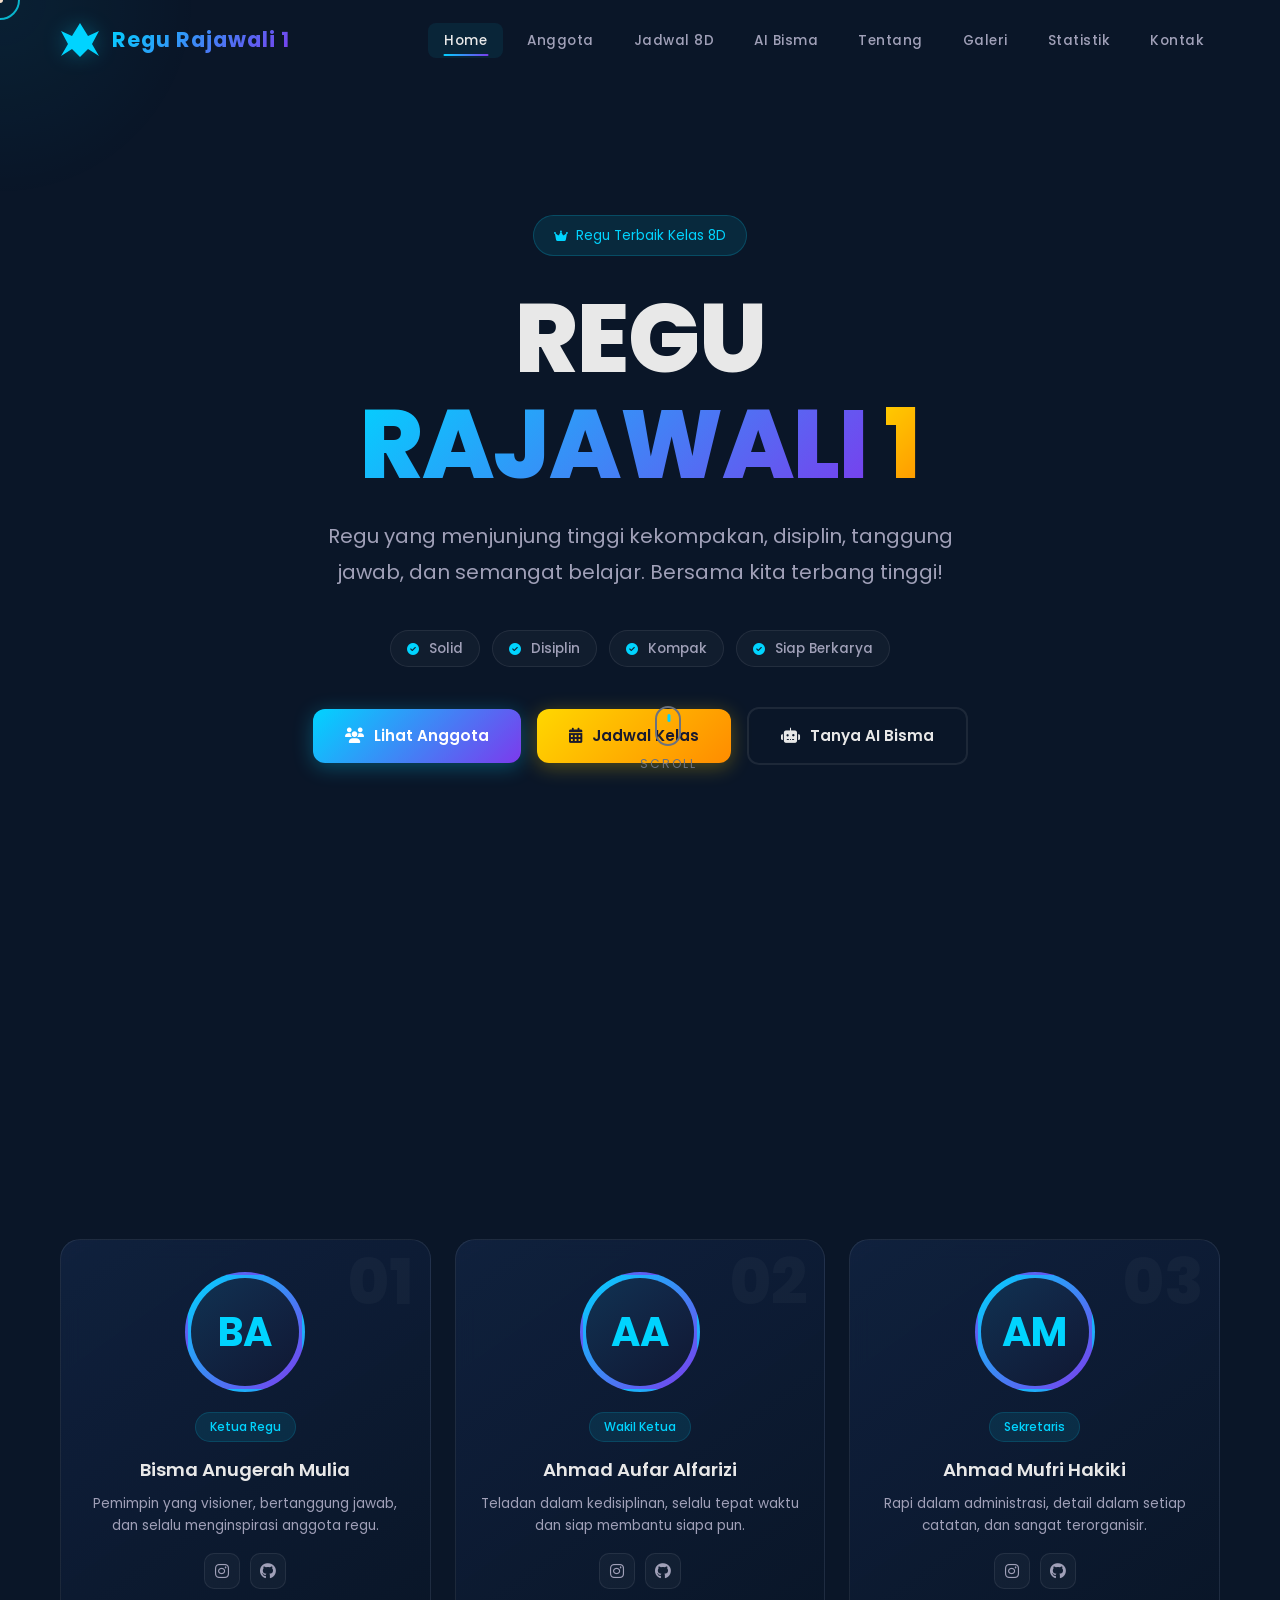
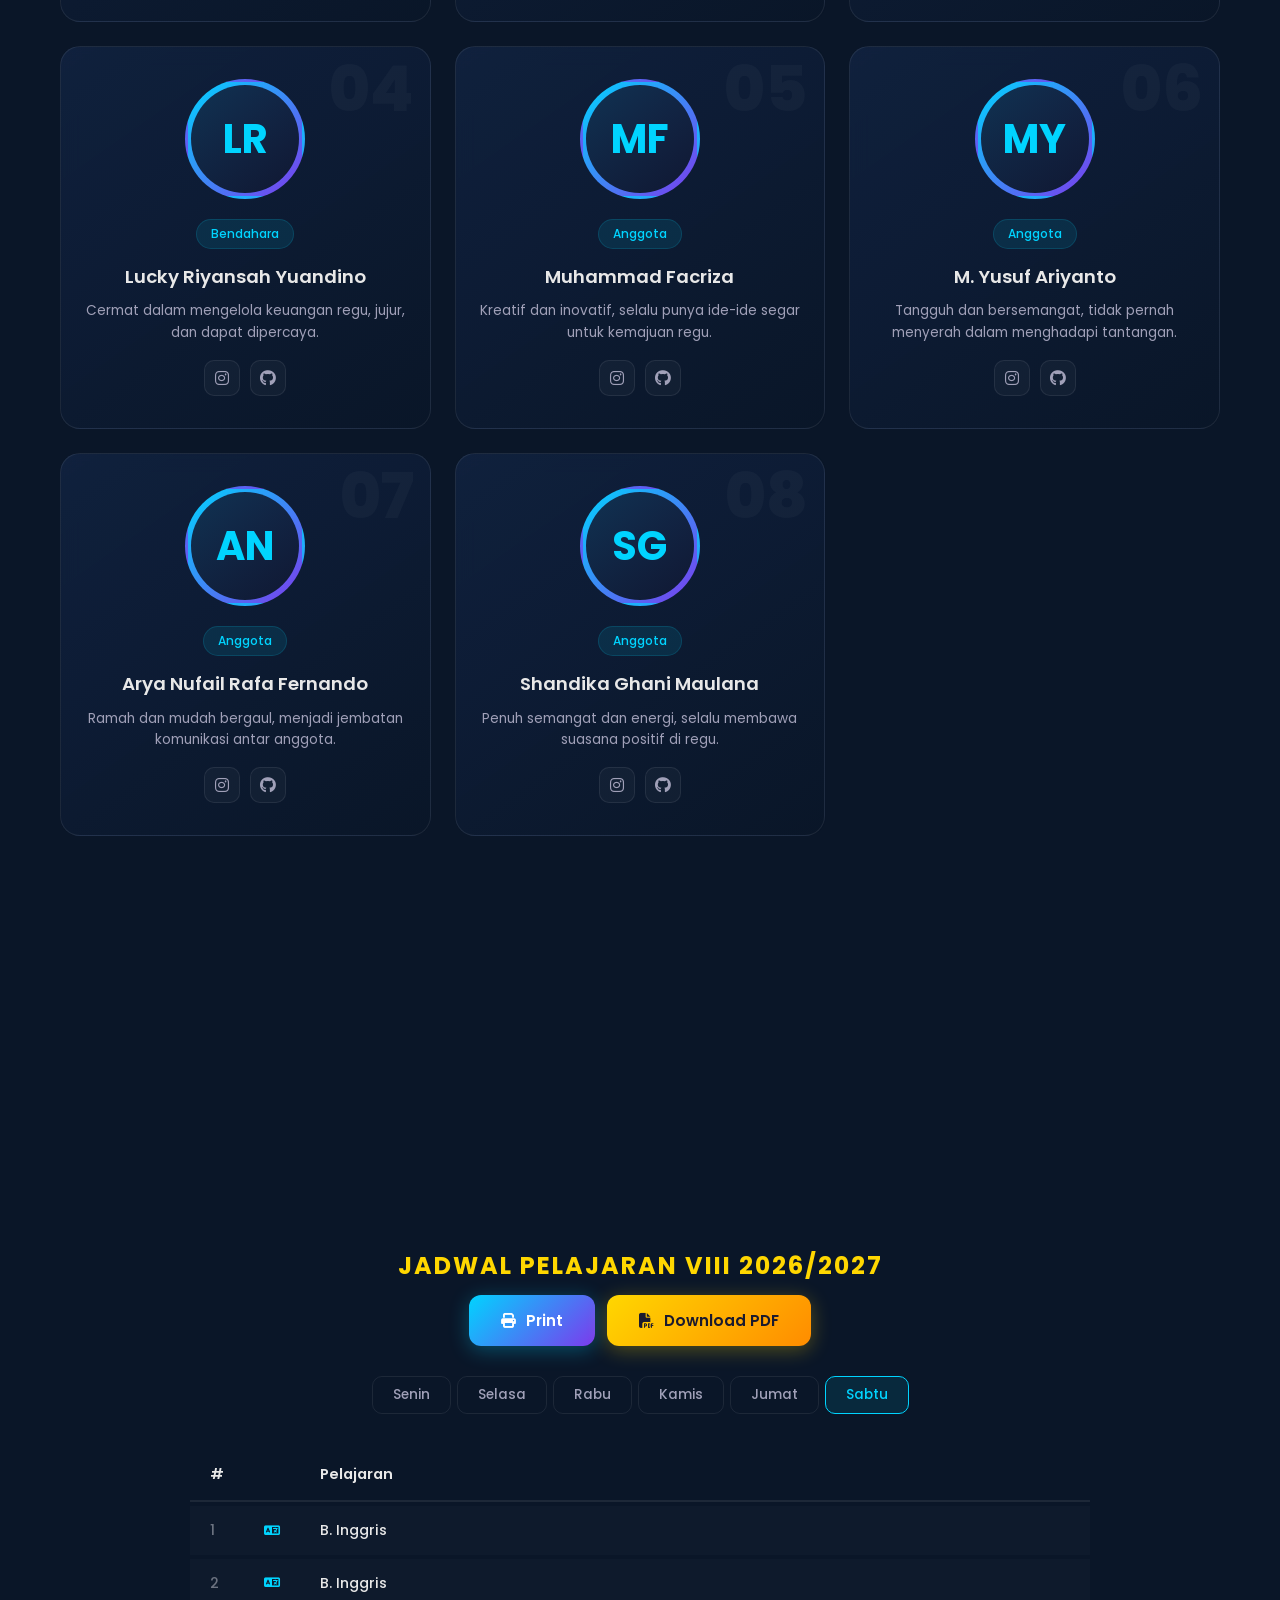
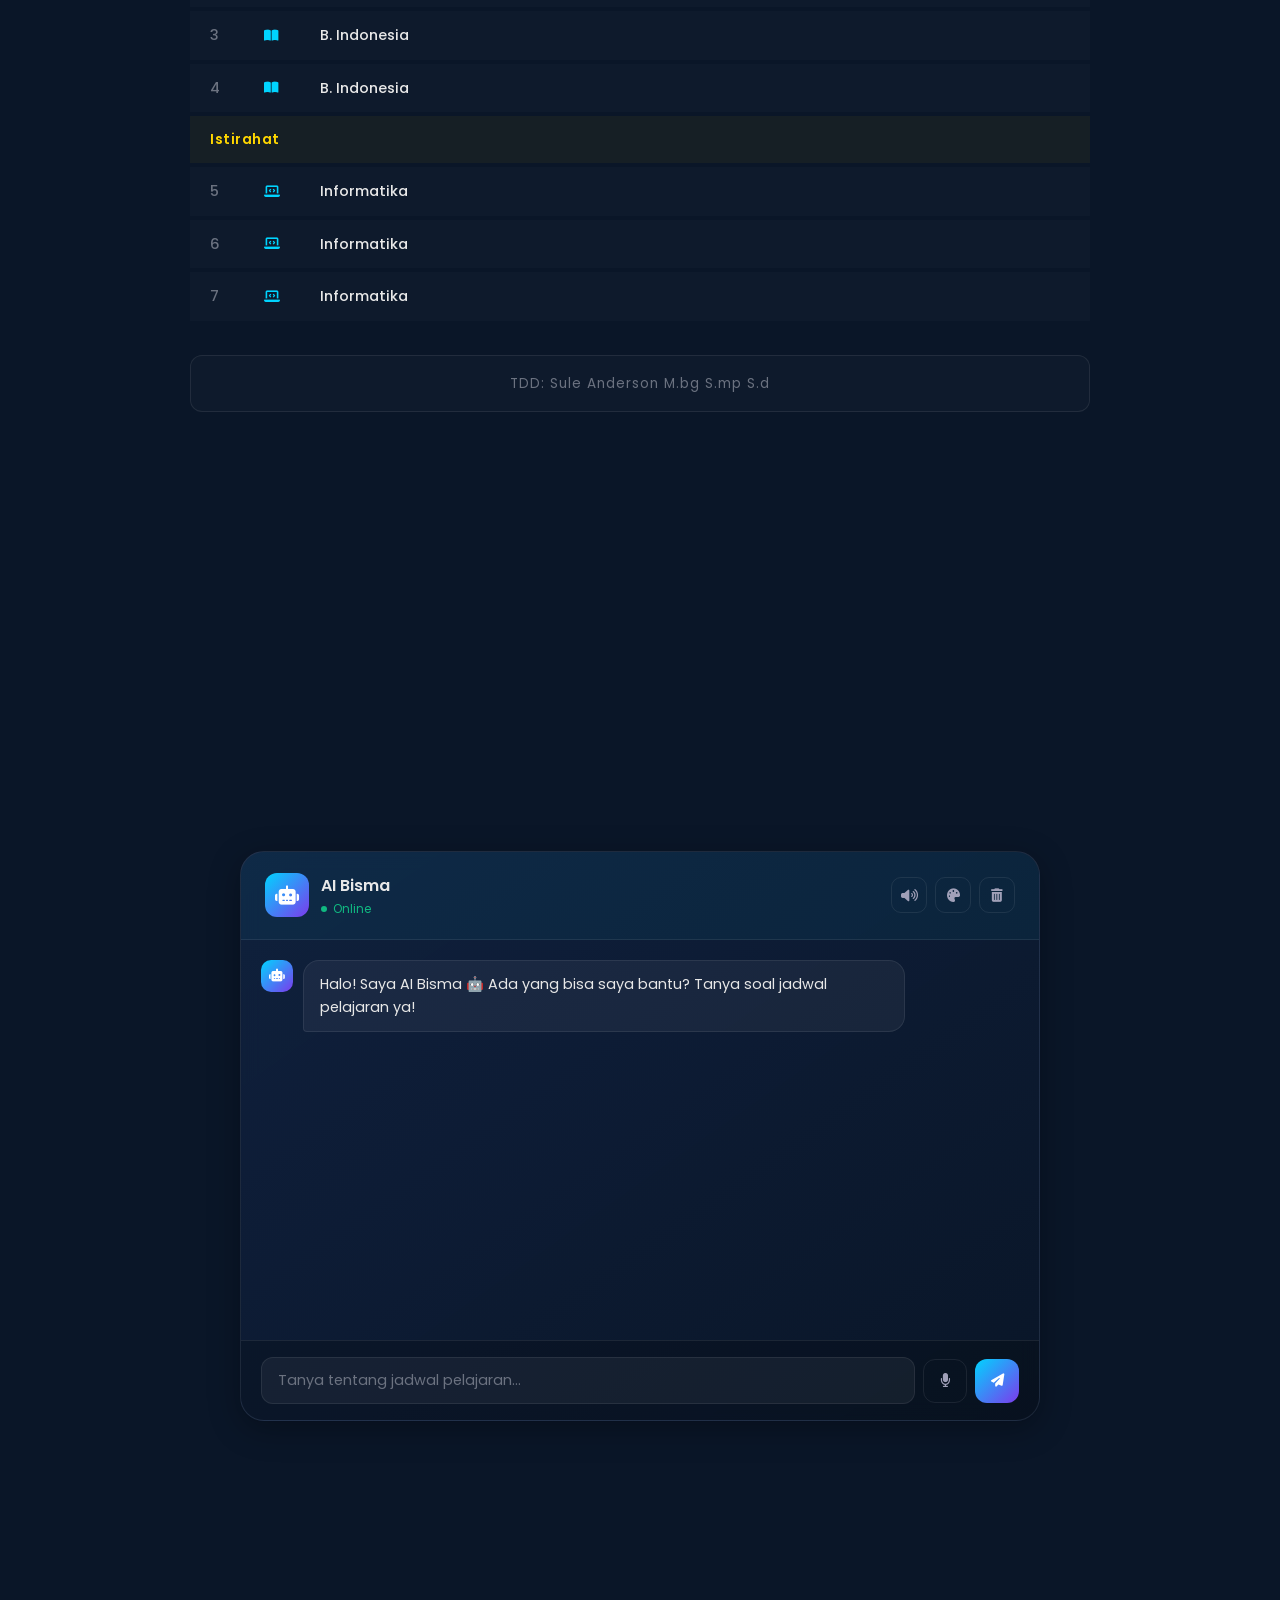
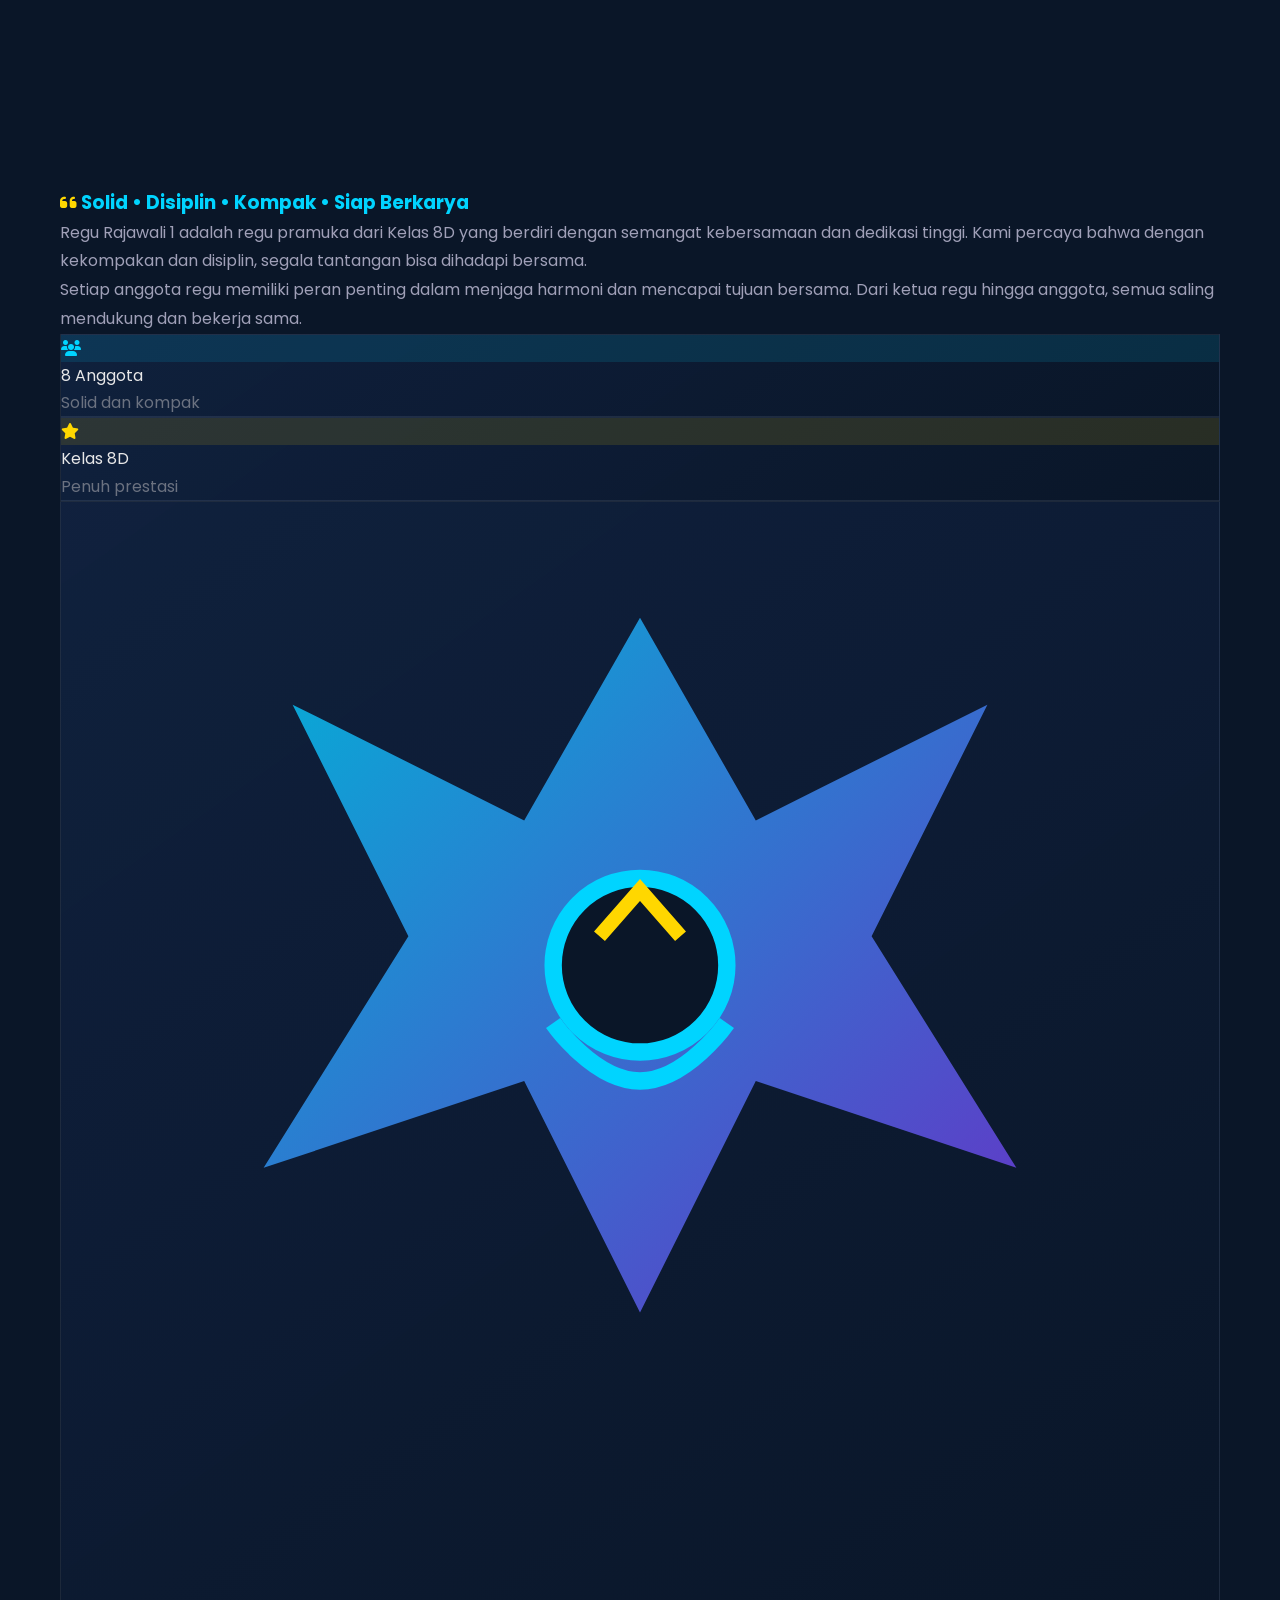
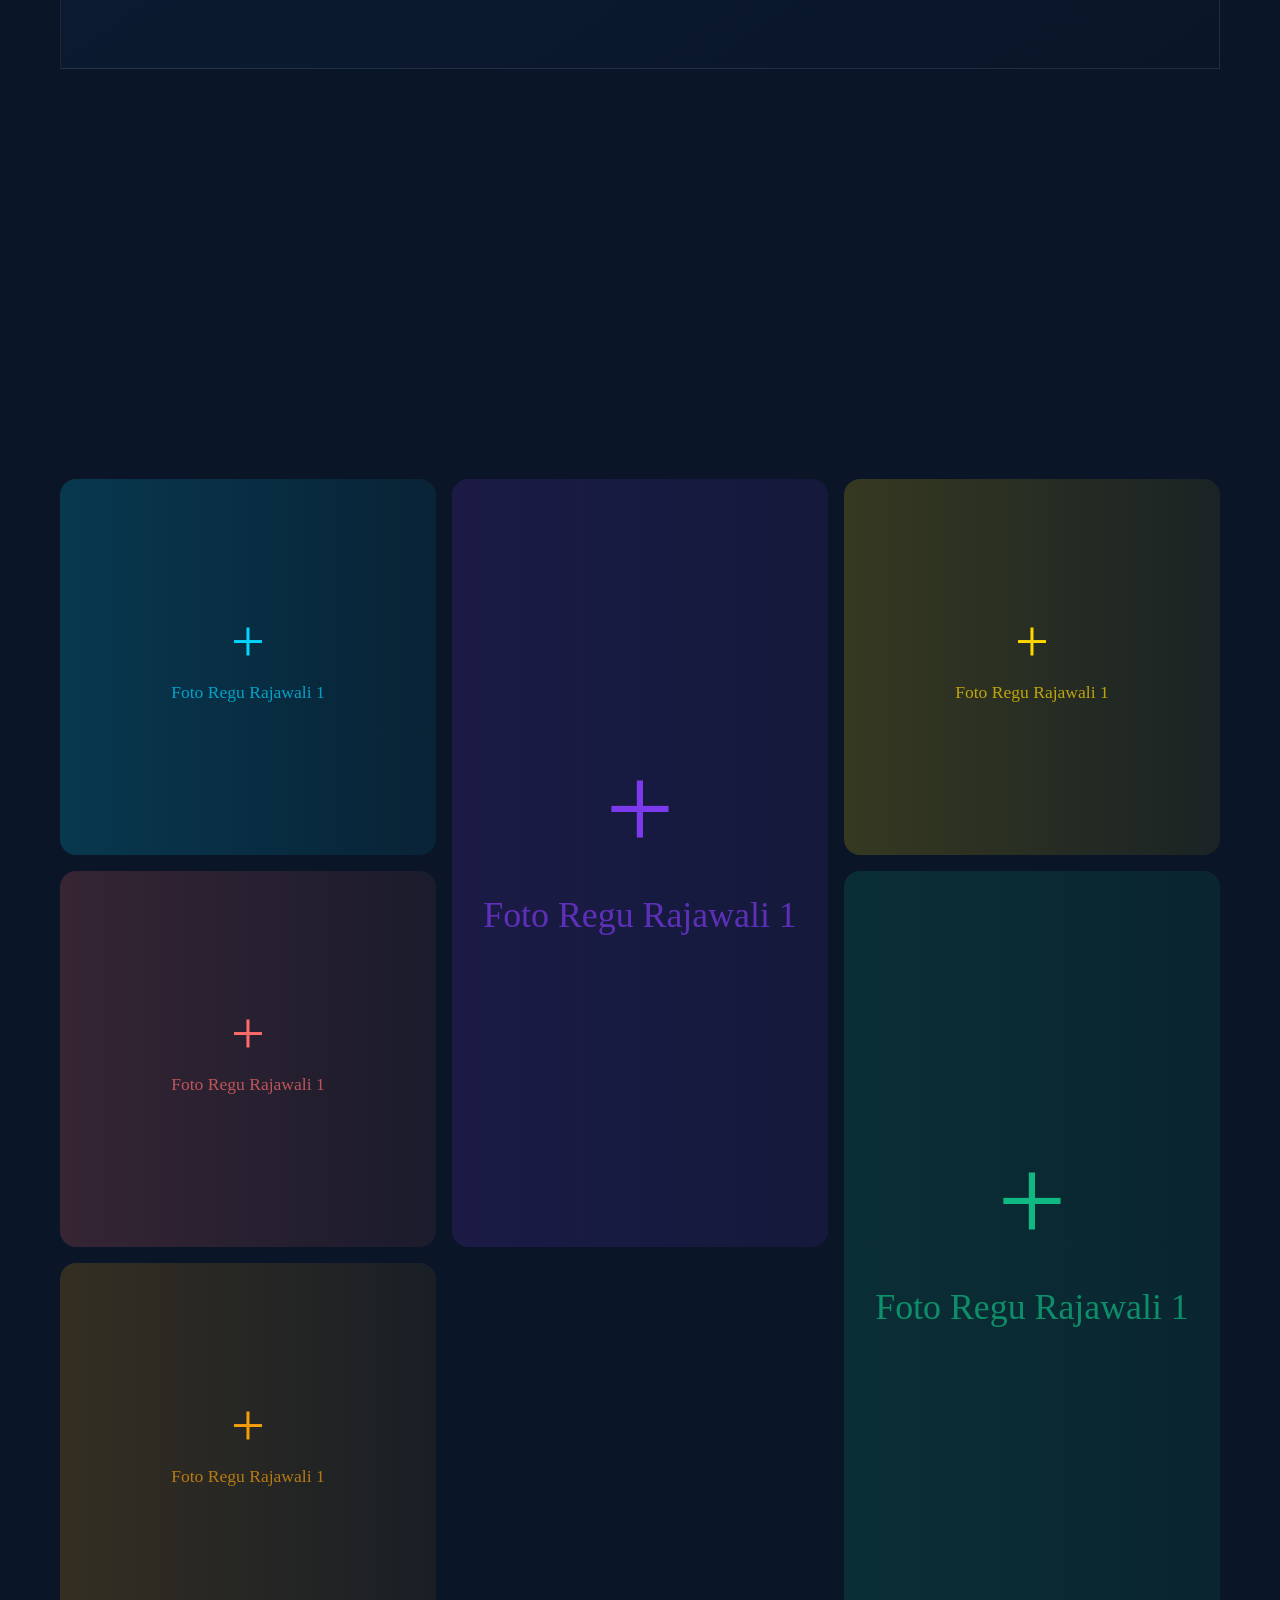
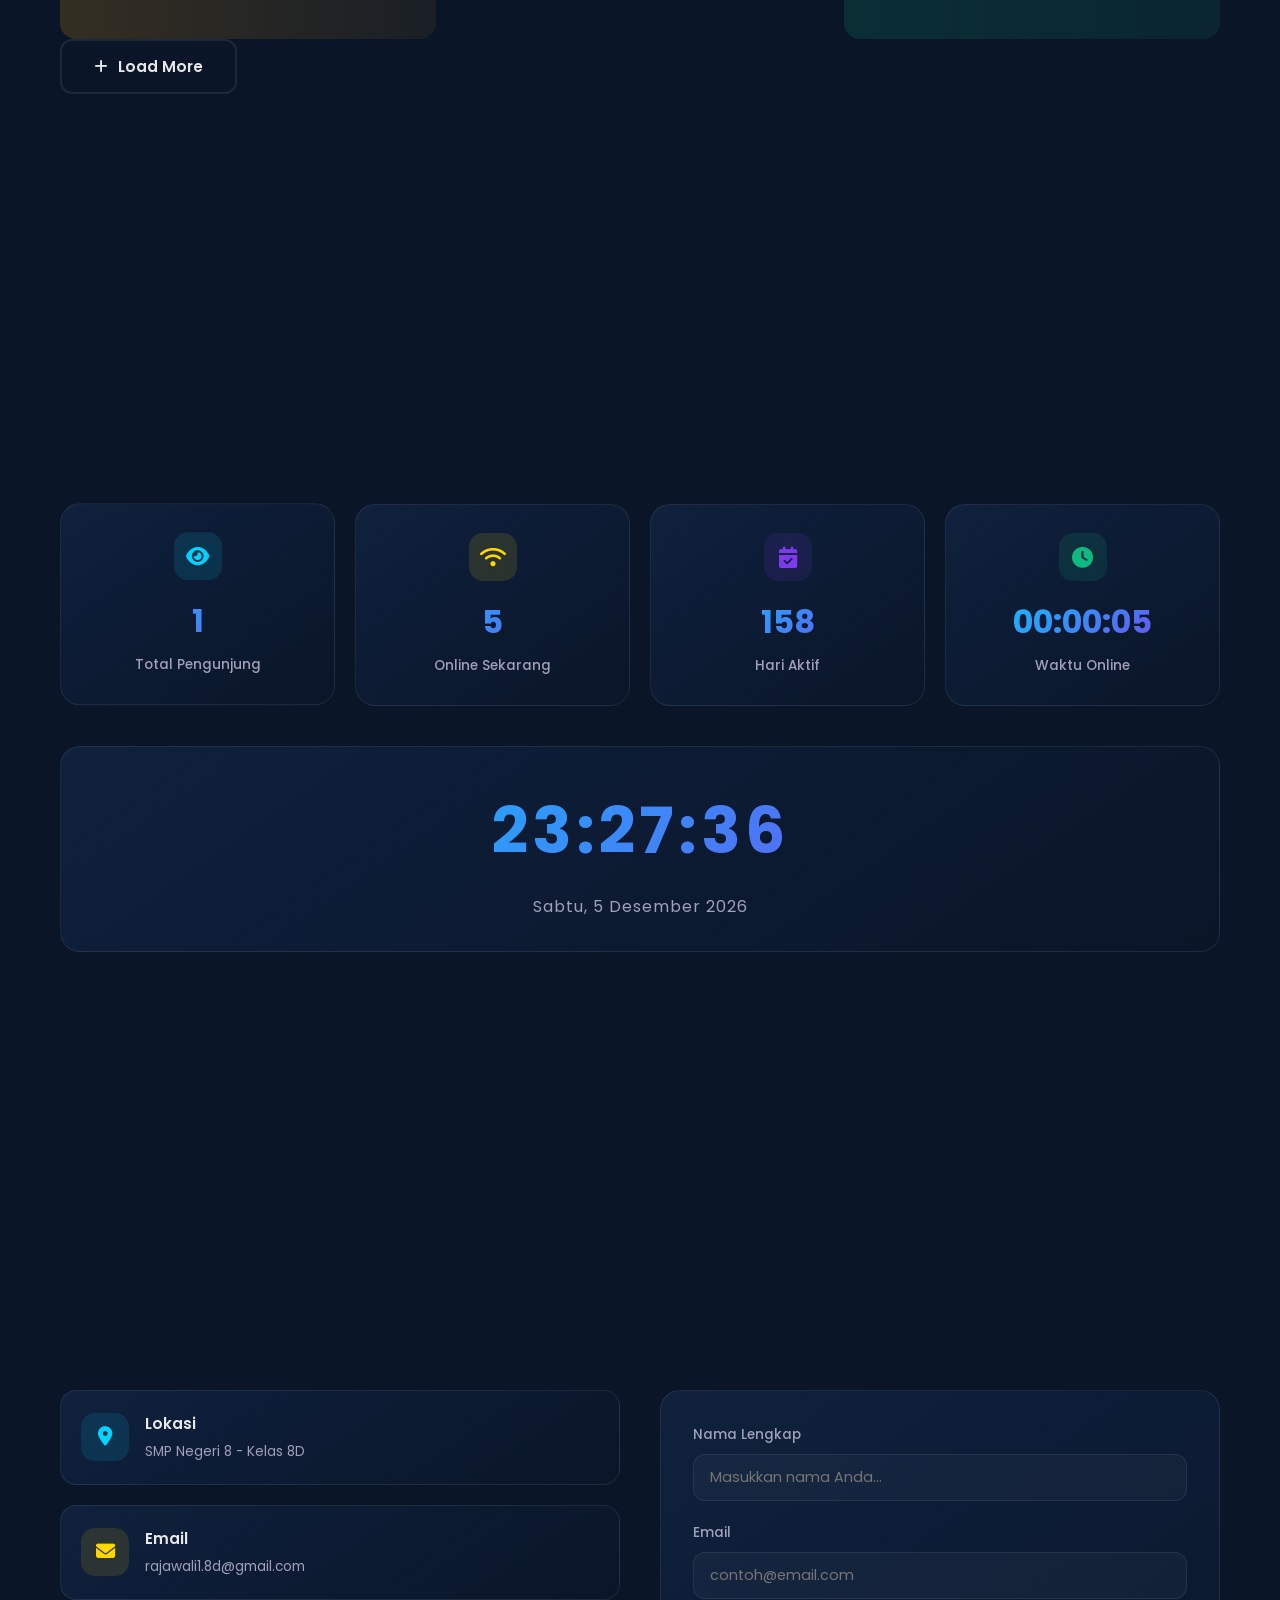
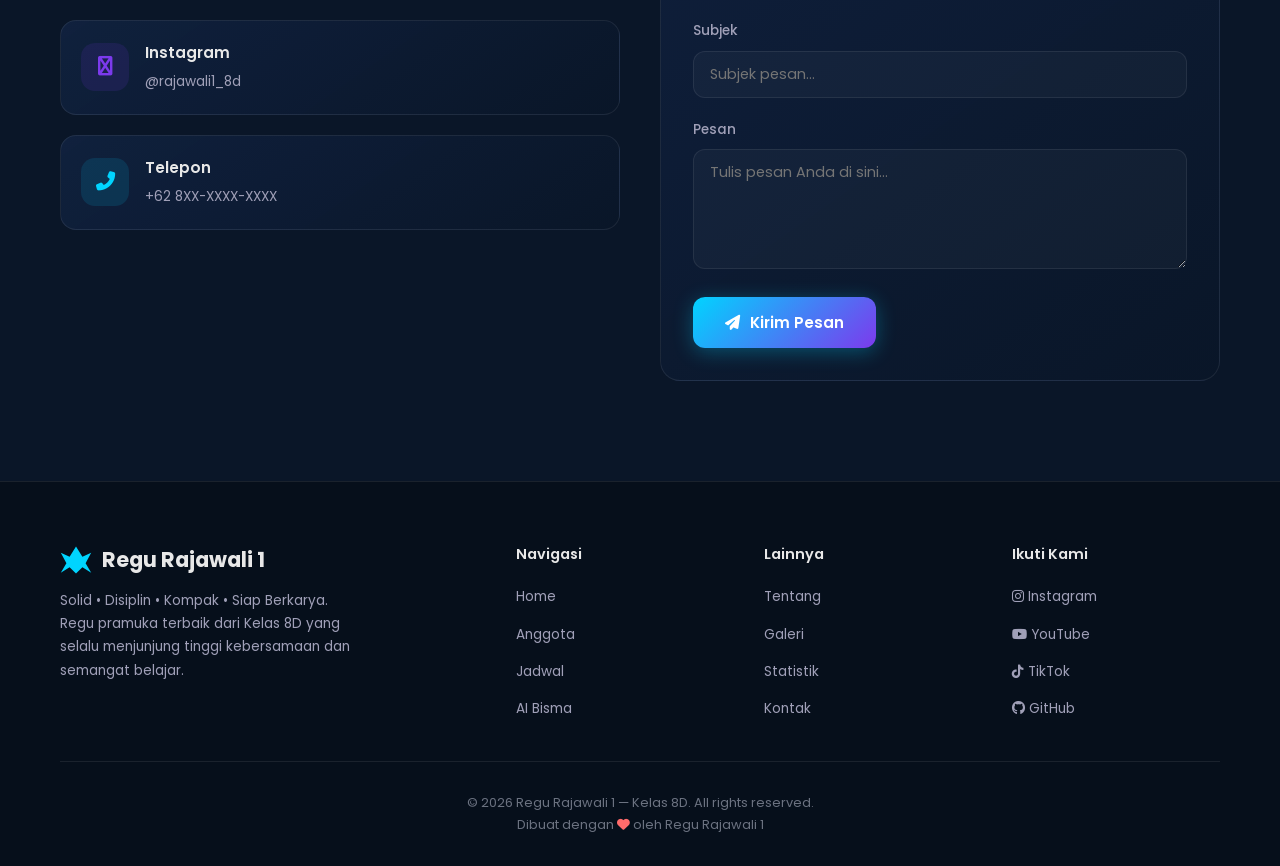
==== regu-rajawali/index.html @ 0c65feb7 "Initial commit from vly.ai" ====
<!DOCTYPE html>
<html lang="id">
<head>
    <!-- ===== META ===== -->
    <meta charset="UTF-8">
    <meta name="viewport" content="width=device-width, initial-scale=1.0, maximum-scale=5.0">
    <meta name="description" content="REGU RAJAWALI 1 - Kelas 8D. Solid • Disiplin • Kompak • Siap Berkarya. Website resmi regu pramuka dan kelas terbaik.">
    <meta name="keywords" content="Regu Rajawali 1, Kelas 8D, Pramuka, Sekolah, Rajawali, Indonesia">
    <meta name="author" content="Regu Rajawali 1">
    <meta name="theme-color" content="#0a1628">
    <meta property="og:title" content="REGU RAJAWALI 1">
    <meta property="og:description" content="Solid • Disiplin • Kompak • Siap Berkarya">
    <meta property="og:type" content="website">
    <meta property="og:image" content="assets/icons/og-image.png">

    <title>REGU RAJAWALI 1 • Kelas 8D</title>
    <link rel="icon" type="image/svg+xml" href="data:image/svg+xml,%3Csvg xmlns='http://www.w3.org/2000/svg' viewBox='0 0 100 100'%3E%3Ctext y='.9em' font-size='90'%3E🦅%3C/text%3E%3C/svg%3E">
    <link rel="apple-touch-icon" href="assets/icons/apple-touch-icon.png">
    <link rel="manifest" href="manifest.json">

    <!-- ===== FONTS ===== -->
    <link rel="preconnect" href="https://fonts.googleapis.com">
    <link rel="preconnect" href="https://fonts.gstatic.com" crossorigin>
    <link href="https://fonts.googleapis.com/css2?family=Poppins:wght@300;400;500;600;700;800;900&display=swap" rel="stylesheet">

    <!-- ===== FONT AWESOME ===== -->
    <link rel="stylesheet" href="https://cdnjs.cloudflare.com/ajax/libs/font-awesome/6.5.1/css/all.min.css">

    <!-- ===== TAILWIND CSS ===== -->
    <script src="https://cdn.tailwindcss.com"></script>
    <script>
        tailwind.config = {
            theme: { extend: {} }
        }
    </script>

    <!-- ===== THREE.JS ===== -->
    <script src="https://cdnjs.cloudflare.com/ajax/libs/three.js/r128/three.min.js"></script>

    <!-- ===== GSAP ===== -->
    <script src="https://cdnjs.cloudflare.com/ajax/libs/gsap/3.12.5/gsap.min.js"></script>
    <script src="https://cdnjs.cloudflare.com/ajax/libs/gsap/3.12.5/ScrollTrigger.min.js"></script>

    <!-- ===== AOS ===== -->
    <link href="https://unpkg.com/aos@2.3.1/dist/aos.css" rel="stylesheet">
    <script src="https://unpkg.com/aos@2.3.1/dist/aos.js"></script>

    <!-- ===== MAIN CSS ===== -->
    <link rel="stylesheet" href="assets/css/style.css">
</head>
<body>

    <!-- ===== CUSTOM CURSOR ===== -->
    <div class="custom-cursor" aria-hidden="true">
        <div class="cursor-dot"></div>
        <div class="cursor-ring"></div>
    </div>

    <!-- ===== MOUSE GLOW ===== -->
    <div class="mouse-glow" aria-hidden="true"></div>

    <!-- ===== THREE.JS BACKGROUND ===== -->
    <canvas id="three-bg"></canvas>

    <!-- ===== PARTICLE CANVAS ===== -->
    <canvas id="particles-canvas"></canvas>

    <!-- ===== LOADING SCREEN ===== -->
    <div id="loading-screen">
        <div class="loading-logo">
            <div class="loading-eagle">
                <svg viewBox="0 0 120 120" fill="none" xmlns="http://www.w3.org/2000/svg">
                    <path d="M60 10L75 35L110 20L95 50L110 80L75 65L60 90L45 65L10 80L25 50L10 20L45 35L60 10Z" fill="url(#eagleGrad)" stroke="#00d4ff" stroke-width="1.5"/>
                    <circle cx="60" cy="50" r="8" fill="#0a1628" stroke="#00d4ff" stroke-width="2"/>
                    <path d="M50 55C50 55 55 62 60 62C65 62 70 55 70 55" stroke="#00d4ff" stroke-width="2" fill="none"/>
                    <path d="M55 45L60 40L65 45" stroke="#00d4ff" stroke-width="1.5" fill="none"/>
                    <defs>
                        <linearGradient id="eagleGrad" x1="0" y1="0" x2="120" y2="120">
                            <stop offset="0%" stop-color="#00d4ff"/>
                            <stop offset="100%" stop-color="#7c3aed"/>
                        </linearGradient>
                    </defs>
                </svg>
            </div>
            <div class="loading-ring"></div>
            <div class="loading-ring"></div>
        </div>
        <div class="loading-text">REGU RAJAWALI 1</div>
        <div class="loading-progress">
            <div class="loading-progress-bar"></div>
        </div>
    </div>

    <!-- ===== NAVBAR ===== -->
    <nav class="navbar" id="navbar">
        <div class="container">
            <a href="#hero" class="navbar-brand">
                <span class="brand-icon">
                    <svg viewBox="0 0 40 40" fill="none" xmlns="http://www.w3.org/2000/svg">
                        <path d="M20 3L28 16L39 11L32 24L39 36L28 29L20 37L12 29L1 36L8 24L1 11L12 16L20 3Z" fill="url(#brandGrad)"/>
                        <defs>
                            <linearGradient id="brandGrad" x1="1" y1="3" x2="39" y2="37">
                                <stop offset="0%" stop-color="#00d4ff"/>
                                <stop offset="100%" stop-color="#7c3aed"/>
                            </linearGradient>
                        </defs>
                    </svg>
                </span>
                <span>Regu Rajawali 1</span>
            </a>

            <ul class="nav-links">
                <li><a href="#hero" class="nav-link active">Home</a></li>
                <li><a href="#members" class="nav-link">Anggota</a></li>
                <li><a href="#schedule" class="nav-link">Jadwal 8D</a></li>
                <li><a href="#chatbot" class="nav-link">AI Bisma</a></li>
                <li><a href="#about" class="nav-link">Tentang</a></li>
                <li><a href="#gallery" class="nav-link">Galeri</a></li>
                <li><a href="#stats" class="nav-link">Statistik</a></li>
                <li><a href="#contact" class="nav-link">Kontak</a></li>
            </ul>

            <button class="navbar-toggle" aria-label="Toggle navigation menu">
                <span></span>
                <span></span>
                <span></span>
            </button>
        </div>
    </nav>

    <!-- ===== HERO SECTION ===== -->
    <section class="hero" id="hero">
        <div class="hero-content">
            <div class="hero-badge">
                <i class="fas fa-crown"></i>
                <span>Regu Terbaik Kelas 8D</span>
            </div>

            <h1 class="hero-title">
                <span class="line">REGU</span>
                <span class="line">
                    <span class="gradient-text">RAJAWALI</span>
                    <span class="gold-text"> 1</span>
                </span>
            </h1>

            <p class="hero-subtitle">
                Regu yang menjunjung tinggi kekompakan, disiplin, tanggung jawab, 
                dan semangat belajar. Bersama kita terbang tinggi!
            </p>

            <div class="hero-tagline">
                <span class="tagline-item"><i class="fas fa-check-circle"></i> Solid</span>
                <span class="tagline-item"><i class="fas fa-check-circle"></i> Disiplin</span>
                <span class="tagline-item"><i class="fas fa-check-circle"></i> Kompak</span>
                <span class="tagline-item"><i class="fas fa-check-circle"></i> Siap Berkarya</span>
            </div>

            <div class="hero-actions">
                <a href="#members" class="btn btn-primary btn-shimmer btn-glow">
                    <i class="fas fa-users"></i> Lihat Anggota
                </a>
                <a href="#schedule" class="btn btn-gold btn-shimmer btn-glow">
                    <i class="fas fa-calendar-alt"></i> Jadwal Kelas
                </a>
                <a href="#chatbot" class="btn btn-outline btn-glow" data-confetti>
                    <i class="fas fa-robot"></i> Tanya AI Bisma
                </a>
            </div>

            <div class="scroll-indicator">
                <div class="mouse"></div>
                <span>Scroll</span>
            </div>
        </div>
    </section>

    <!-- ===== MEMBERS SECTION ===== -->
    <section class="section" id="members">
        <div class="container">
            <div class="section-header" data-aos="fade-up">
                <div class="section-label">
                    <i class="fas fa-users"></i>
                    <span>Anggota Regu</span>
                </div>
                <h2 class="section-title">
                    Kenali <span class="gradient-text">8 Anggota</span> Kami
                </h2>
                <p class="section-description">
                    Setiap anggota memiliki peran dan keunikan masing-masing yang membuat Regu Rajawali 1 semakin solid.
                </p>
            </div>

            <div class="members-grid" id="members-grid">
                <!-- Members will be rendered by JavaScript -->
            </div>
        </div>
    </section>

    <!-- ===== SCHEDULE SECTION ===== -->
    <section class="section" id="schedule">
        <div class="container">
            <div class="section-header" data-aos="fade-up">
                <div class="section-label">
                    <i class="fas fa-calendar-alt"></i>
                    <span>Jadwal Pelajaran</span>
                </div>
                <h2 class="section-title">
                    Jadwal <span class="gradient-text">Kelas 8D</span>
                </h2>
                <p class="section-description">
                    Tahun Pelajaran 2026/2027 — Lengkap dengan jadwal harian.
                </p>
            </div>

            <div class="schedule-container" data-aos="fade-up">
                <h3 class="schedule-title" id="schedule-title">JADWAL PELAJARAN VIII 2026/2027</h3>
                
                <div class="schedule-actions">
                    <button class="btn btn-primary btn-sm" onclick="printSchedule()">
                        <i class="fas fa-print"></i> Print
                    </button>
                    <button class="btn btn-gold btn-sm" onclick="downloadSchedulePDF()">
                        <i class="fas fa-file-pdf"></i> Download PDF
                    </button>
                </div>

                <div class="schedule-tabs" id="schedule-tabs">
                    <button class="schedule-tab" data-day="SENIN">Senin</button>
                    <button class="schedule-tab" data-day="SELASA">Selasa</button>
                    <button class="schedule-tab" data-day="RABU">Rabu</button>
                    <button class="schedule-tab" data-day="KAMIS">Kamis</button>
                    <button class="schedule-tab" data-day="JUMAT">Jumat</button>
                    <button class="schedule-tab" data-day="SABTU">Sabtu</button>
                </div>

                <div class="schedule-table-wrapper">
                    <table class="schedule-table" id="schedule-table">
                        <thead>
                            <tr>
                                <th>#</th>
                                <th></th>
                                <th>Pelajaran</th>
                            </tr>
                        </thead>
                        <tbody id="schedule-body">
                            <!-- Rendered by JS -->
                        </tbody>
                    </table>
                </div>

                <div class="schedule-footer">
                    TDD: Sule Anderson M.bg S.mp S.d
                </div>
            </div>
        </div>
    </section>

    <!-- ===== AI BISMA CHATBOT SECTION ===== -->
    <section class="section" id="chatbot">
        <div class="container">
            <div class="section-header" data-aos="fade-up">
                <div class="section-label">
                    <i class="fas fa-robot"></i>
                    <span>AI Assistant</span>
                </div>
                <h2 class="section-title">
                    Tanya <span class="gradient-text">AI Bisma</span>
                </h2>
                <p class="section-description">
                    Asisten virtual pintar yang siap menjawab pertanyaan seputar jadwal pelajaran kelas 8D secara offline!
                </p>
            </div>

            <div class="chatbot-container" data-aos="fade-up" data-aos-delay="100">
                <div class="chatbot-card">
                    <div class="chatbot-header">
                        <div class="chatbot-info">
                            <div class="chatbot-avatar">
                                <i class="fas fa-robot"></i>
                            </div>
                            <div>
                                <div class="chatbot-name">AI Bisma</div>
                                <div class="chatbot-status">
                                    <span class="dot"></span>
                                    Online
                                </div>
                            </div>
                        </div>
                        <div class="chatbot-actions">
                            <button id="tts-btn" title="Text to Speech">
                                <i class="fas fa-volume-up"></i>
                            </button>
                            <button id="chat-theme" title="Toggle Theme">
                                <i class="fas fa-palette"></i>
                            </button>
                            <button id="chat-clear" title="Clear Chat">
                                <i class="fas fa-trash-alt"></i>
                            </button>
                        </div>
                    </div>

                    <div class="chatbot-body" id="chatbot-body">
                        <div class="chatbot-messages" id="chat-messages">
                            <!-- Messages rendered by JS -->
                        </div>
                    </div>

                    <div class="chatbot-input-area">
                        <input type="text" class="chatbot-input" id="chat-input" 
                               placeholder="Tanya tentang jadwal pelajaran..." autocomplete="off">
                        <button class="voice-btn" id="voice-btn" title="Voice Input">
                            <i class="fas fa-microphone"></i>
                        </button>
                        <button class="chatbot-send" id="chat-send">
                            <i class="fas fa-paper-plane"></i>
                        </button>
                    </div>
                </div>
            </div>
        </div>
    </section>

    <!-- ===== ABOUT SECTION ===== -->
    <section class="section" id="about">
        <div class="container">
            <div class="section-header" data-aos="fade-up">
                <div class="section-label">
                    <i class="fas fa-info-circle"></i>
                    <span>Tentang Regu</span>
                </div>
                <h2 class="section-title">
                    Cerita <span class="gradient-text">Regu Rajawali 1</span>
                </h2>
            </div>

            <div class="grid grid-cols-1 md:grid-cols-2 gap-8 items-center" data-aos="fade-up">
                <div>
                    <h3 class="text-xl font-semibold mb-4" style="color: var(--neon-blue);">
                        <i class="fas fa-quote-left mr-2" style="color: var(--neon-gold);"></i>
                        Solid • Disiplin • Kompak • Siap Berkarya
                    </h3>
                    <p class="mb-4" style="color: var(--text-secondary); line-height: 1.8;">
                        Regu Rajawali 1 adalah regu pramuka dari Kelas 8D yang berdiri dengan semangat kebersamaan 
                        dan dedikasi tinggi. Kami percaya bahwa dengan kekompakan dan disiplin, segala tantangan 
                        bisa dihadapi bersama.
                    </p>
                    <p class="mb-4" style="color: var(--text-secondary); line-height: 1.8;">
                        Setiap anggota regu memiliki peran penting dalam menjaga harmoni dan mencapai tujuan bersama. 
                        Dari ketua regu hingga anggota, semua saling mendukung dan bekerja sama.
                    </p>
                    <div class="flex flex-wrap gap-4 mt-6">
                        <div class="flex items-center gap-3 p-4 rounded-xl" style="background: var(--gradient-card); border: 1px solid var(--glass-border);">
                            <div class="w-10 h-10 rounded-lg flex items-center justify-center" style="background: rgba(0,212,255,0.12); color: var(--neon-blue);">
                                <i class="fas fa-users"></i>
                            </div>
                            <div>
                                <div class="font-semibold">8 Anggota</div>
                                <div class="text-sm" style="color: var(--text-muted);">Solid dan kompak</div>
                            </div>
                        </div>
                        <div class="flex items-center gap-3 p-4 rounded-xl" style="background: var(--gradient-card); border: 1px solid var(--glass-border);">
                            <div class="w-10 h-10 rounded-lg flex items-center justify-center" style="background: rgba(255,215,0,0.12); color: var(--neon-gold);">
                                <i class="fas fa-star"></i>
                            </div>
                            <div>
                                <div class="font-semibold">Kelas 8D</div>
                                <div class="text-sm" style="color: var(--text-muted);">Penuh prestasi</div>
                            </div>
                        </div>
                    </div>
                </div>

                <div class="relative">
                    <div class="rounded-2xl overflow-hidden" style="background: var(--gradient-card); border: 1px solid var(--glass-border); aspect-ratio: 4/3;">
                        <div class="w-full h-full flex items-center justify-center">
                            <svg viewBox="0 0 200 200" class="w-48 h-48" fill="none" xmlns="http://www.w3.org/2000/svg">
                                <defs>
                                    <linearGradient id="eagleGrad2" x1="0%" y1="0%" x2="100%" y2="100%">
                                        <stop offset="0%" stop-color="#00d4ff"/>
                                        <stop offset="100%" stop-color="#7c3aed"/>
                                    </linearGradient>
                                </defs>
                                <path d="M100 20L120 55L160 35L140 75L165 115L120 100L100 140L80 100L35 115L60 75L40 35L80 55L100 20Z" fill="url(#eagleGrad2)" opacity="0.8"/>
                                <circle cx="100" cy="80" r="15" fill="#0a1628" stroke="#00d4ff" stroke-width="3"/>
                                <path d="M85 90C85 90 92 100 100 100C108 100 115 90 115 90" stroke="#00d4ff" stroke-width="3" fill="none"/>
                                <path d="M93 75L100 67L107 75" stroke="#ffd700" stroke-width="2.5" fill="none"/>
                            </svg>
                        </div>
                    </div>
                    <div class="absolute -bottom-4 -right-4 w-32 h-32 rounded-full opacity-20" style="background: radial-gradient(circle, var(--neon-blue), transparent);"></div>
                </div>
            </div>
        </div>
    </section>

    <!-- ===== GALLERY SECTION ===== -->
    <section class="section" id="gallery">
        <div class="container">
            <div class="section-header" data-aos="fade-up">
                <div class="section-label">
                    <i class="fas fa-images"></i>
                    <span>Galeri</span>
                </div>
                <h2 class="section-title">
                    Momen <span class="gradient-text">Kebersamaan</span>
                </h2>
                <p class="section-description">
                    Dokumentasi kegiatan dan momen berharga Regu Rajawali 1.
                </p>
            </div>

            <div class="gallery-grid" id="gallery-grid" data-aos="fade-up">
                <!-- Gallery items rendered by JS -->
            </div>

            <div class="text-center mt-8">
                <button class="btn btn-outline" id="gallery-load-more">
                    <i class="fas fa-plus"></i> Load More
                </button>
            </div>
        </div>
    </section>

    <!-- ===== LIGHTBOX ===== -->
    <div class="lightbox" id="lightbox">
        <button class="lightbox-close" id="lightbox-close">
            <i class="fas fa-times"></i>
        </button>
        <button class="lightbox-nav prev" id="lightbox-prev">
            <i class="fas fa-chevron-left"></i>
        </button>
        <img id="lightbox-img" src="" alt="Gallery Image">
        <button class="lightbox-nav next" id="lightbox-next">
            <i class="fas fa-chevron-right"></i>
        </button>
    </div>

    <!-- ===== STATS SECTION ===== -->
    <section class="section" id="stats">
        <div class="container">
            <div class="section-header" data-aos="fade-up">
                <div class="section-label">
                    <i class="fas fa-chart-bar"></i>
                    <span>Statistik</span>
                </div>
                <h2 class="section-title">
                    Real-time <span class="gradient-text">Statistik</span>
                </h2>
                <p class="section-description">
                    Data real-time pengunjung dan aktivitas website Regu Rajawali 1.
                </p>
            </div>

            <div class="stats-container" data-aos="fade-up">
                <div class="stat-card float-anim">
                    <div class="stat-icon blue">
                        <i class="fas fa-eye"></i>
                    </div>
                    <div class="stat-number" id="stat-visitors">0</div>
                    <div class="stat-label">Total Pengunjung</div>
                </div>
                <div class="stat-card float-anim" style="animation-delay: 0.2s;">
                    <div class="stat-icon gold">
                        <i class="fas fa-wifi"></i>
                    </div>
                    <div class="stat-number" id="stat-online">0</div>
                    <div class="stat-label">Online Sekarang</div>
                </div>
                <div class="stat-card float-anim" style="animation-delay: 0.4s;">
                    <div class="stat-icon purple">
                        <i class="fas fa-calendar-check"></i>
                    </div>
                    <div class="stat-number" id="stat-days">0</div>
                    <div class="stat-label">Hari Aktif</div>
                </div>
                <div class="stat-card float-anim" style="animation-delay: 0.6s;">
                    <div class="stat-icon green">
                        <i class="fas fa-clock"></i>
                    </div>
                    <div class="stat-number" id="stat-online-time">00:00:00</div>
                    <div class="stat-label">Waktu Online</div>
                </div>
            </div>

            <div class="clock-container" data-aos="fade-up" data-aos-delay="100">
                <div class="clock-time" id="clock-time">--:--:--</div>
                <div class="clock-date" id="clock-date">Loading...</div>
            </div>
        </div>
    </section>

    <!-- ===== CONTACT SECTION ===== -->
    <section class="section" id="contact">
        <div class="container">
            <div class="section-header" data-aos="fade-up">
                <div class="section-label">
                    <i class="fas fa-envelope"></i>
                    <span>Kontak</span>
                </div>
                <h2 class="section-title">
                    Hubungi <span class="gradient-text">Kami</span>
                </h2>
                <p class="section-description">
                    Punya pertanyaan atau ingin berkolaborasi? Jangan ragu untuk menghubungi kami!
                </p>
            </div>

            <div class="contact-container" data-aos="fade-up">
                <div class="contact-info">
                    <div class="contact-item">
                        <div class="icon blue"><i class="fas fa-map-marker-alt"></i></div>
                        <div class="text">
                            <h4>Lokasi</h4>
                            <p>SMP Negeri 8 - Kelas 8D</p>
                        </div>
                    </div>
                    <div class="contact-item">
                        <div class="icon gold"><i class="fas fa-envelope"></i></div>
                        <div class="text">
                            <h4>Email</h4>
                            <p>rajawali1.8d@gmail.com</p>
                        </div>
                    </div>
                    <div class="contact-item">
                        <div class="icon purple"><i class="fas fa-instagram"></i></div>
                        <div class="text">
                            <h4>Instagram</h4>
                            <p>@rajawali1_8d</p>
                        </div>
                    </div>
                    <div class="contact-item">
                        <div class="icon blue"><i class="fas fa-phone-alt"></i></div>
                        <div class="text">
                            <h4>Telepon</h4>
                            <p>+62 8XX-XXXX-XXXX</p>
                        </div>
                    </div>
                </div>

                <form class="contact-form" id="contact-form" onsubmit="handleContactForm(event)">
                    <div class="form-group">
                        <label for="contact-name">Nama Lengkap</label>
                        <input type="text" id="contact-name" placeholder="Masukkan nama Anda..." required>
                    </div>
                    <div class="form-group">
                        <label for="contact-email">Email</label>
                        <input type="email" id="contact-email" placeholder="contoh@email.com" required>
                    </div>
                    <div class="form-group">
                        <label for="contact-subject">Subjek</label>
                        <input type="text" id="contact-subject" placeholder="Subjek pesan...">
                    </div>
                    <div class="form-group">
                        <label for="contact-message">Pesan</label>
                        <textarea id="contact-message" placeholder="Tulis pesan Anda di sini..." required></textarea>
                    </div>
                    <button type="submit" class="btn btn-primary w-full justify-center">
                        <i class="fas fa-paper-plane"></i> Kirim Pesan
                    </button>
                </form>
            </div>
        </div>
    </section>

    <!-- ===== FOOTER ===== -->
    <footer class="footer">
        <div class="container">
            <div class="footer-grid">
                <div class="footer-brand">
                    <div class="footer-logo">
                        <svg viewBox="0 0 40 40" fill="none" xmlns="http://www.w3.org/2000/svg" style="width: 32px; height: 32px;">
                            <path d="M20 3L28 16L39 11L32 24L39 36L28 29L20 37L12 29L1 36L8 24L1 11L12 16L20 3Z" fill="url(#footerGrad)"/>
                            <defs>
                                <linearGradient id="footerGrad" x1="1" y1="3" x2="39" y2="37">
                                    <stop offset="0%" stop-color="#00d4ff"/>
                                    <stop offset="100%" stop-color="#7c3aed"/>
                                </linearGradient>
                            </defs>
                        </svg>
                        Regu Rajawali 1
                    </div>
                    <p>
                        Solid • Disiplin • Kompak • Siap Berkarya. 
                        Regu pramuka terbaik dari Kelas 8D yang selalu menjunjung tinggi 
                        kebersamaan dan semangat belajar.
                    </p>
                </div>
                <div>
                    <h4>Navigasi</h4>
                    <ul>
                        <li><a href="#hero">Home</a></li>
                        <li><a href="#members">Anggota</a></li>
                        <li><a href="#schedule">Jadwal</a></li>
                        <li><a href="#chatbot">AI Bisma</a></li>
                    </ul>
                </div>
                <div>
                    <h4>Lainnya</h4>
                    <ul>
                        <li><a href="#about">Tentang</a></li>
                        <li><a href="#gallery">Galeri</a></li>
                        <li><a href="#stats">Statistik</a></li>
                        <li><a href="#contact">Kontak</a></li>
                    </ul>
                </div>
                <div>
                    <h4>Ikuti Kami</h4>
                    <ul>
                        <li><a href="#"><i class="fab fa-instagram mr-2"></i> Instagram</a></li>
                        <li><a href="#"><i class="fab fa-youtube mr-2"></i> YouTube</a></li>
                        <li><a href="#"><i class="fab fa-tiktok mr-2"></i> TikTok</a></li>
                        <li><a href="#"><i class="fab fa-github mr-2"></i> GitHub</a></li>
                    </ul>
                </div>
            </div>

            <div class="footer-bottom">
                <p>&copy; 2026 Regu Rajawali 1 — Kelas 8D. All rights reserved.</p>
                <p class="mt-1">Dibuat dengan <i class="fas fa-heart" style="color: #ff6b6b;"></i> oleh Regu Rajawali 1</p>
            </div>
        </div>
    </footer>

    <!-- ===== SCRIPTS ===== -->
    <script src="data/members.js"></script>
    <script src="data/schedule.js"></script>
    <script src="firebase/firebase-config.js"></script>
    <script src="assets/js/three-bg.js"></script>
    <script src="assets/js/particles.js"></script>
    <script src="assets/js/main.js"></script>
    <script src="assets/js/chatbot.js"></script>
    <script src="assets/js/gallery.js"></script>
    <script src="assets/js/stats.js"></script>

    <script>
        // ========== RENDER MEMBERS ==========
        document.addEventListener('DOMContentLoaded', function() {
            const membersGrid = document.getElementById('members-grid');
            if (membersGrid && typeof membersData !== 'undefined') {
                membersData.forEach((member, index) => {
                    const initials = member.name.split(' ').map(n => n[0]).join('').substring(0, 2);
                    const card = document.createElement('div');
                    card.className = 'member-card';
                    card.setAttribute('data-aos', 'fade-up');
                    card.setAttribute('data-aos-delay', (index * 50).toString());
                    
                    card.innerHTML = `
                        <div class="card-glow"></div>
                        <div class="card-number">${String(index + 1).padStart(2, '0')}</div>
                        <div class="member-photo-wrapper">
                            <img class="member-photo" src="${member.photo}" 
                                 alt="${member.name}" 
                                 onerror="this.parentElement.innerHTML='<div class=\\'member-photo-placeholder\\'>${initials}</div>'"
                                 loading="lazy">
                        </div>
                        <div class="member-role">${member.role}</div>
                        <h3 class="member-name">${member.name}</h3>
                        <p class="member-bio">${member.bio}</p>
                        <div class="member-social">
                            <a href="${member.social.instagram}" title="Instagram"><i class="fab fa-instagram"></i></a>
                            <a href="${member.social.github}" title="GitHub"><i class="fab fa-github"></i></a>
                        </div>
                    `;
                    membersGrid.appendChild(card);
                });
            }
        });

        // ========== SCHEDULE RENDERER ==========
        document.addEventListener('DOMContentLoaded', function() {
            const scheduleBody = document.getElementById('schedule-body');
            const tabs = document.querySelectorAll('.schedule-tab');
            let activeDay = 'SENIN';

            // Get today's day name
            const todayIdx = new Date().getDay();
            const dayMap = {0: 'MINGGU', 1: 'SENIN', 2: 'SELASA', 3: 'RABU', 4: 'KAMIS', 5: 'JUMAT', 6: 'SABTU'};
            const todayName = dayMap[todayIdx];
            
            if (todayName && todayName !== 'MINGGU' && scheduleData && scheduleData.days[todayName]) {
                activeDay = todayName;
            }

            function renderSchedule(dayName) {
                if (!scheduleBody || !scheduleData || !scheduleData.days[dayName]) return;
                
                const day = scheduleData.days[dayName];
                let html = '';
                
                day.lessons.forEach((item) => {
                    if (item.break) {
                        html += `<tr class="break-row">
                            <td colspan="3"><i class="fas fa-${item.icon || 'coffee'} mr-2"></i>${item.break}</td>
                        </tr>`;
                    } else {
                        html += `<tr>
                            <td class="lesson-number">${item.number}</td>
                            <td class="lesson-icon"><i class="fas ${item.icon || 'fa-book'}"></i></td>
                            <td class="lesson-name">${item.name}</td>
                        </tr>`;
                    }
                });
                
                scheduleBody.innerHTML = html;
            }

            // Set active tab
            function setActiveTab(dayName) {
                tabs.forEach(tab => {
                    tab.classList.toggle('active', tab.dataset.day === dayName);
                });
            }

            // Tab clicks
            tabs.forEach(tab => {
                tab.addEventListener('click', () => {
                    activeDay = tab.dataset.day;
                    setActiveTab(activeDay);
                    renderSchedule(activeDay);
                });
            });

            // Initial render
            setActiveTab(activeDay);
            renderSchedule(activeDay);
        });

        // ========== PRINT SCHEDULE ==========
        function printSchedule() {
            window.print();
        }

        // ========== DOWNLOAD PDF (simple method) ==========
        function downloadSchedulePDF() {
            const scheduleTitle = document.getElementById('schedule-title').textContent;
            const scheduleHTML = document.getElementById('schedule-table').outerHTML;
            const footerHTML = document.querySelector('.schedule-footer').textContent;
            
            const styles = document.querySelector('link[href="assets/css/style.css"]').outerHTML;
            
            const printWindow = window.open('', '_blank');
            printWindow.document.write(`
                <!DOCTYPE html>
                <html>
                <head><title>${scheduleTitle}</title>
                ${styles}
                <style>
                    body { background: #fff; color: #000; padding: 40px; font-family: 'Poppins', sans-serif; }
                    h1 { text-align: center; color: #d97706; margin-bottom: 30px; }
                    table { width: 100%; border-collapse: collapse; }
                    th { background: #f3f4f6; padding: 12px; text-align: left; }
                    td { padding: 10px 12px; border-bottom: 1px solid #e5e7eb; }
                    .break-row td { color: #d97706; font-weight: 600; }
                    .footer { text-align: center; margin-top: 30px; color: #6b7280; }
                </style>
                </head>
                <body>
                    <h1>${scheduleTitle}</h1>
                    ${scheduleHTML}
                    <div class="footer">${footerHTML}</div>
                    <script>
                        window.onload = function() { window.print(); window.close(); }
                    <\/script>
                </body>
                </html>
            `);
            printWindow.document.close();
        }

        // ========== CONTACT FORM ==========
        function handleContactForm(e) {
            e.preventDefault();
            const btn = e.target.querySelector('button[type="submit"]');
            const originalText = btn.innerHTML;
            btn.innerHTML = '<i class="fas fa-spinner fa-spin"></i> Mengirim...';
            btn.disabled = true;
            
            setTimeout(() => {
                btn.innerHTML = '<i class="fas fa-check-circle"></i> Terkirim!';
                btn.style.background = 'linear-gradient(135deg, #10b981, #059669)';
                
                setTimeout(() => {
                    btn.innerHTML = originalText;
                    btn.style.background = '';
                    btn.disabled = false;
                    e.target.reset();
                }, 3000);
            }, 1500);
        }

        // ========== INIT AOS ==========
        document.addEventListener('DOMContentLoaded', function() {
            if (typeof AOS !== 'undefined') {
                AOS.init({
                    duration: 800,
                    easing: 'ease-out-cubic',
                    once: true,
                    offset: 100,
                    disable: 'mobile'
                });
            }
        });

        // ========== REGISTER SERVICE WORKER ==========
        if ('serviceWorker' in navigator) {
            window.addEventListener('load', () => {
                navigator.serviceWorker.register('service-worker.js').then(() => {
                    console.log('Service Worker registered');
                }).catch(() => {
                    console.log('Service Worker registration failed');
                });
            });
        }
    </script>
</body>
</html>
---- regu-rajawali/assets/css/style.css ----
/* ===== REGU RAJAWALI 1 - Complete Styles ===== */
/* Modern Premium Theme - Neon Blue & Gold */

/* --- CSS Variables / Root --- */
:root {
    /* Primary Colors */
    --primary: #0a1628;
    --secondary: #112240;
    --accent: #00d4ff;
    --accent2: #ffd700;
    --accent3: #7c3aed;
    
    /* Neon */
    --neon-blue: #00d4ff;
    --neon-gold: #ffd700;
    --neon-purple: #7c3aed;
    --neon-cyan: #00f5ff;
    
    /* Gradients */
    --gradient-main: linear-gradient(135deg, #0a1628 0%, #1a1a3e 50%, #0d0d2b 100%);
    --gradient-accent: linear-gradient(135deg, #00d4ff, #7c3aed);
    --gradient-gold: linear-gradient(135deg, #ffd700, #ff8c00);
    --gradient-card: linear-gradient(145deg, rgba(17,34,64,0.9), rgba(10,22,40,0.95));
    
    /* Glass */
    --glass-bg: rgba(255,255,255,0.03);
    --glass-border: rgba(255,255,255,0.08);
    --glass-shadow: 0 8px 32px rgba(0,0,0,0.3);
    
    /* Text */
    --text-primary: #e8e8e8;
    --text-secondary: #a0a0b8;
    --text-muted: #6b7280;
    
    /* Spacing */
    --section-padding: 100px 0;
    --container-width: 1200px;
    
    /* Transitions */
    --transition-smooth: all 0.4s cubic-bezier(0.25, 0.46, 0.45, 0.94);
    --transition-bounce: all 0.5s cubic-bezier(0.68, -0.55, 0.265, 1.55);
    
    /* Font */
    --font-main: 'Poppins', -apple-system, BlinkMacSystemFont, sans-serif;
}

/* --- Reset & Base --- */
*, *::before, *::after {
    margin: 0;
    padding: 0;
    box-sizing: border-box;
}

html {
    scroll-behavior: smooth;
    scroll-padding-top: 80px;
    overflow-x: hidden;
}

body {
    font-family: var(--font-main);
    background: var(--primary);
    color: var(--text-primary);
    line-height: 1.7;
    overflow-x: hidden;
    cursor: none;
    min-height: 100vh;
}

/* Custom Cursor */
.custom-cursor {
    position: fixed;
    width: 20px;
    height: 20px;
    border-radius: 50%;
    pointer-events: none;
    z-index: 99999;
    mix-blend-mode: difference;
    transition: transform 0.15s ease;
    transform: translate(-50%, -50%);
}

.cursor-dot {
    width: 6px;
    height: 6px;
    background: #fff;
    border-radius: 50%;
    position: absolute;
    top: 50%;
    left: 50%;
    transform: translate(-50%, -50%);
}

.cursor-ring {
    width: 40px;
    height: 40px;
    border: 2px solid var(--neon-blue);
    border-radius: 50%;
    position: absolute;
    top: 50%;
    left: 50%;
    transform: translate(-50%, -50%);
    transition: all 0.3s ease;
}

.custom-cursor.active .cursor-ring {
    width: 60px;
    height: 60px;
    border-color: var(--neon-gold);
    background: rgba(255,215,0,0.1);
}

/* Hide cursor on touch devices */
@media (hover: none) and (pointer: coarse) {
    body { cursor: auto; }
    .custom-cursor { display: none; }
}

/* --- Scrollbar --- */
::-webkit-scrollbar {
    width: 8px;
}
::-webkit-scrollbar-track {
    background: var(--primary);
}
::-webkit-scrollbar-thumb {
    background: var(--gradient-accent);
    border-radius: 4px;
}
::-webkit-scrollbar-thumb:hover {
    background: var(--neon-blue);
}

/* --- Selection --- */
::selection {
    background: var(--neon-blue);
    color: var(--primary);
}

/* --- Loading Screen --- */
#loading-screen {
    position: fixed;
    inset: 0;
    z-index: 99998;
    background: var(--primary);
    display: flex;
    flex-direction: column;
    align-items: center;
    justify-content: center;
    transition: opacity 0.8s ease, visibility 0.8s ease;
}

#loading-screen.hidden {
    opacity: 0;
    visibility: hidden;
    pointer-events: none;
}

.loading-logo {
    width: 120px;
    height: 120px;
    position: relative;
    margin-bottom: 40px;
}

.loading-eagle {
    width: 100%;
    height: 100%;
    animation: eagleFly 2s ease-in-out infinite;
}

.loading-eagle svg {
    width: 100%;
    height: 100%;
    filter: drop-shadow(0 0 20px rgba(0,212,255,0.5));
}

.loading-ring {
    position: absolute;
    inset: -10px;
    border: 3px solid transparent;
    border-top-color: var(--neon-blue);
    border-right-color: var(--neon-gold);
    border-radius: 50%;
    animation: spin 1.5s linear infinite;
}

.loading-ring:nth-child(2) {
    inset: -20px;
    animation: spin 2s linear infinite reverse;
    border-top-color: var(--neon-gold);
    border-right-color: var(--neon-purple);
}

.loading-text {
    font-size: 1.2rem;
    font-weight: 600;
    color: var(--neon-blue);
    letter-spacing: 4px;
    animation: pulse 1.5s ease-in-out infinite;
}

.loading-progress {
    width: 200px;
    height: 3px;
    background: rgba(255,255,255,0.1);
    border-radius: 2px;
    margin-top: 20px;
    overflow: hidden;
}

.loading-progress-bar {
    height: 100%;
    width: 0%;
    background: var(--gradient-accent);
    border-radius: 2px;
    animation: loadProgress 2s ease-in-out forwards;
}

@keyframes spin {
    to { transform: rotate(360deg); }
}
@keyframes eagleFly {
    0%, 100% { transform: translateY(0) scale(1); }
    50% { transform: translateY(-10px) scale(1.05); }
}
@keyframes pulse {
    0%, 100% { opacity: 1; }
    50% { opacity: 0.5; }
}
@keyframes loadProgress {
    0% { width: 0%; }
    100% { width: 100%; }
}

/* --- Three.js Background --- */
#three-bg {
    position: fixed;
    inset: 0;
    z-index: 0;
    pointer-events: none;
}

/* --- Particle Canvas --- */
#particles-canvas {
    position: fixed;
    inset: 0;
    z-index: 1;
    pointer-events: none;
}

/* --- Mouse Glow Effect --- */
.mouse-glow {
    position: fixed;
    width: 400px;
    height: 400px;
    border-radius: 50%;
    background: radial-gradient(circle, rgba(0,212,255,0.06) 0%, transparent 70%);
    pointer-events: none;
    z-index: 0;
    transform: translate(-50%, -50%);
    transition: opacity 0.3s ease;
}

/* --- Container --- */
.container {
    max-width: var(--container-width);
    margin: 0 auto;
    padding: 0 20px;
    position: relative;
    z-index: 2;
}

/* --- Navbar --- */
.navbar {
    position: fixed;
    top: 0;
    left: 0;
    right: 0;
    z-index: 9999;
    padding: 20px 0;
    transition: var(--transition-smooth);
    background: transparent;
}

.navbar.scrolled {
    background: rgba(10,22,40,0.92);
    backdrop-filter: blur(20px) saturate(1.8);
    -webkit-backdrop-filter: blur(20px) saturate(1.8);
    border-bottom: 1px solid var(--glass-border);
    padding: 12px 0;
    box-shadow: 0 4px 30px rgba(0,0,0,0.3);
}

.navbar .container {
    display: flex;
    align-items: center;
    justify-content: space-between;
}

.navbar-brand {
    display: flex;
    align-items: center;
    gap: 12px;
    text-decoration: none;
    color: var(--text-primary);
    font-weight: 700;
    font-size: 1.3rem;
    letter-spacing: 1px;
}

.navbar-brand .brand-icon {
    width: 40px;
    height: 40px;
    display: flex;
    align-items: center;
    justify-content: center;
}

.navbar-brand .brand-icon svg {
    width: 100%;
    height: 100%;
    fill: var(--neon-blue);
    filter: drop-shadow(0 0 10px rgba(0,212,255,0.3));
}

.navbar-brand span {
    background: var(--gradient-accent);
    -webkit-background-clip: text;
    -webkit-text-fill-color: transparent;
    background-clip: text;
}

.nav-links {
    display: flex;
    align-items: center;
    gap: 8px;
    list-style: none;
}

.nav-link {
    text-decoration: none;
    color: var(--text-secondary);
    font-size: 0.85rem;
    font-weight: 500;
    padding: 8px 16px;
    border-radius: 8px;
    transition: var(--transition-smooth);
    position: relative;
    letter-spacing: 0.5px;
}

.nav-link::before {
    content: '';
    position: absolute;
    bottom: 2px;
    left: 50%;
    transform: translateX(-50%) scaleX(0);
    width: 60%;
    height: 2px;
    background: var(--gradient-accent);
    border-radius: 1px;
    transition: transform 0.3s ease;
}

.nav-link:hover, .nav-link.active {
    color: var(--text-primary);
    background: rgba(0,212,255,0.08);
}

.nav-link:hover::before, .nav-link.active::before {
    transform: translateX(-50%) scaleX(1);
}

/* Navbar Toggle (Mobile) */
.navbar-toggle {
    display: none;
    flex-direction: column;
    gap: 5px;
    background: none;
    border: none;
    cursor: pointer;
    padding: 8px;
    z-index: 10000;
}

.navbar-toggle span {
    width: 28px;
    height: 2px;
    background: var(--text-primary);
    border-radius: 2px;
    transition: var(--transition-smooth);
    transform-origin: center;
}

.navbar-toggle.active span:nth-child(1) {
    transform: rotate(45deg) translate(5px, 5px);
}
.navbar-toggle.active span:nth-child(2) {
    opacity: 0;
    transform: translateX(-10px);
}
.navbar-toggle.active span:nth-child(3) {
    transform: rotate(-45deg) translate(5px, -5px);
}

/* --- Hero Section --- */
.hero {
    min-height: 100vh;
    display: flex;
    align-items: center;
    justify-content: center;
    position: relative;
    z-index: 2;
    padding-top: 80px;
    overflow: hidden;
}

.hero-content {
    text-align: center;
    max-width: 900px;
    padding: 40px 20px;
}

.hero-badge {
    display: inline-flex;
    align-items: center;
    gap: 8px;
    padding: 8px 20px;
    background: rgba(0,212,255,0.1);
    border: 1px solid rgba(0,212,255,0.2);
    border-radius: 50px;
    font-size: 0.85rem;
    color: var(--neon-blue);
    margin-bottom: 30px;
    animation: fadeInDown 1s ease;
}

.hero-badge i {
    font-size: 0.75rem;
}

.hero-title {
    font-size: clamp(2.5rem, 8vw, 6rem);
    font-weight: 800;
    line-height: 1.1;
    margin-bottom: 20px;
    letter-spacing: -1px;
}

.hero-title .line {
    display: block;
}

.hero-title .gradient-text {
    background: var(--gradient-accent);
    -webkit-background-clip: text;
    -webkit-text-fill-color: transparent;
    background-clip: text;
    position: relative;
}

.hero-title .gold-text {
    background: var(--gradient-gold);
    -webkit-background-clip: text;
    -webkit-text-fill-color: transparent;
    background-clip: text;
}

.hero-title .type-wrap {
    display: inline-block;
    min-width: 10px;
}

.hero-title .cursor-blink {
    display: inline-block;
    width: 3px;
    height: 1em;
    background: var(--neon-blue);
    margin-left: 4px;
    animation: blink 0.8s infinite;
    vertical-align: text-bottom;
}

@keyframes blink {
    0%, 100% { opacity: 1; }
    50% { opacity: 0; }
}

.hero-subtitle {
    font-size: clamp(1rem, 2vw, 1.25rem);
    color: var(--text-secondary);
    max-width: 650px;
    margin: 0 auto 40px;
    line-height: 1.8;
}

.hero-tagline {
    display: flex;
    align-items: center;
    justify-content: center;
    gap: 12px;
    flex-wrap: wrap;
    margin-bottom: 40px;
}

.tagline-item {
    padding: 6px 16px;
    background: rgba(255,255,255,0.03);
    border: 1px solid var(--glass-border);
    border-radius: 50px;
    font-size: 0.85rem;
    color: var(--text-secondary);
    font-weight: 500;
}

.tagline-item i {
    margin-right: 6px;
    color: var(--neon-blue);
    font-size: 0.75rem;
}

.hero-actions {
    display: flex;
    align-items: center;
    justify-content: center;
    gap: 16px;
    flex-wrap: wrap;
}

/* --- Buttons --- */
.btn {
    display: inline-flex;
    align-items: center;
    gap: 10px;
    padding: 14px 32px;
    border: none;
    border-radius: 12px;
    font-family: var(--font-main);
    font-size: 0.95rem;
    font-weight: 600;
    cursor: pointer;
    text-decoration: none;
    transition: var(--transition-smooth);
    position: relative;
    overflow: hidden;
}

.btn::before {
    content: '';
    position: absolute;
    inset: 0;
    background: linear-gradient(135deg, rgba(255,255,255,0.1), transparent);
    opacity: 0;
    transition: opacity 0.3s ease;
}

.btn:hover::before {
    opacity: 1;
}

.btn-primary {
    background: var(--gradient-accent);
    color: #fff;
    box-shadow: 0 4px 20px rgba(0,212,255,0.3);
}

.btn-primary:hover {
    transform: translateY(-3px);
    box-shadow: 0 8px 30px rgba(0,212,255,0.4);
}

.btn-gold {
    background: var(--gradient-gold);
    color: #1a1a2e;
    box-shadow: 0 4px 20px rgba(255,215,0,0.3);
}

.btn-gold:hover {
    transform: translateY(-3px);
    box-shadow: 0 8px 30px rgba(255,215,0,0.4);
}

.btn-outline {
    background: transparent;
    color: var(--text-primary);
    border: 2px solid var(--glass-border);
}

.btn-outline:hover {
    border-color: var(--neon-blue);
    background: rgba(0,212,255,0.08);
    transform: translateY(-3px);
}

.btn-glow {
    position: relative;
}

.btn-glow::after {
    content: '';
    position: absolute;
    inset: -2px;
    background: var(--gradient-accent);
    border-radius: 14px;
    z-index: -1;
    opacity: 0;
    filter: blur(15px);
    transition: opacity 0.3s ease;
}

.btn-glow:hover::after {
    opacity: 0.5;
}

/* Shimmer Button */
.btn-shimmer {
    position: relative;
    overflow: hidden;
}

.btn-shimmer::before {
    content: '';
    position: absolute;
    top: 0;
    left: -100%;
    width: 100%;
    height: 100%;
    background: linear-gradient(90deg, transparent, rgba(255,255,255,0.2), transparent);
    animation: shimmer 2s infinite;
}

@keyframes shimmer {
    0% { left: -100%; }
    100% { left: 100%; }
}

/* Scroll Indicator */
.scroll-indicator {
    position: absolute;
    bottom: 30px;
    left: 50%;
    transform: translateX(-50%);
    display: flex;
    flex-direction: column;
    align-items: center;
    gap: 8px;
    color: var(--text-muted);
    font-size: 0.75rem;
    letter-spacing: 2px;
    text-transform: uppercase;
    animation: fadeInUp 1s ease 1.5s both;
}

.scroll-indicator .mouse {
    width: 26px;
    height: 40px;
    border: 2px solid var(--text-muted);
    border-radius: 13px;
    position: relative;
}

.scroll-indicator .mouse::before {
    content: '';
    position: absolute;
    top: 6px;
    left: 50%;
    transform: translateX(-50%);
    width: 3px;
    height: 8px;
    background: var(--neon-blue);
    border-radius: 2px;
    animation: scrollMouse 2s ease-in-out infinite;
}

@keyframes scrollMouse {
    0%, 100% { transform: translateX(-50%) translateY(0); opacity: 1; }
    50% { transform: translateX(-50%) translateY(12px); opacity: 0.3; }
}

/* --- Section Styles --- */
.section {
    padding: var(--section-padding);
    position: relative;
    z-index: 2;
}

.section-header {
    text-align: center;
    margin-bottom: 60px;
}

.section-label {
    display: inline-flex;
    align-items: center;
    gap: 8px;
    padding: 6px 16px;
    background: rgba(0,212,255,0.08);
    border: 1px solid rgba(0,212,255,0.15);
    border-radius: 50px;
    font-size: 0.8rem;
    color: var(--neon-blue);
    font-weight: 500;
    margin-bottom: 16px;
    letter-spacing: 1px;
    text-transform: uppercase;
}

.section-title {
    font-size: clamp(1.8rem, 4vw, 2.8rem);
    font-weight: 700;
    margin-bottom: 16px;
    line-height: 1.2;
}

.section-title .gradient-text {
    background: var(--gradient-accent);
    -webkit-background-clip: text;
    -webkit-text-fill-color: transparent;
    background-clip: text;
}

.section-description {
    font-size: 1.05rem;
    color: var(--text-secondary);
    max-width: 600px;
    margin: 0 auto;
}

/* --- Members Grid --- */
.members-grid {
    display: grid;
    grid-template-columns: repeat(auto-fill, minmax(280px, 1fr));
    gap: 24px;
}

.member-card {
    background: var(--gradient-card);
    border: 1px solid var(--glass-border);
    border-radius: 20px;
    padding: 32px 24px;
    text-align: center;
    position: relative;
    overflow: hidden;
    transition: var(--transition-smooth);
    backdrop-filter: blur(10px);
    transform-style: preserve-3d;
    perspective: 1000px;
}

.member-card::before {
    content: '';
    position: absolute;
    inset: 0;
    background: linear-gradient(135deg, rgba(0,212,255,0.05), rgba(124,58,237,0.05));
    opacity: 0;
    transition: opacity 0.3s ease;
    border-radius: 20px;
}

.member-card:hover {
    transform: translateY(-8px) rotateX(5deg);
    border-color: rgba(0,212,255,0.3);
    box-shadow: 0 20px 60px rgba(0,212,255,0.1), 0 0 40px rgba(0,212,255,0.05);
}

.member-card:hover::before {
    opacity: 1;
}

.member-card .card-glow {
    position: absolute;
    top: -50%;
    left: -50%;
    width: 200%;
    height: 200%;
    background: radial-gradient(circle, rgba(0,212,255,0.08) 0%, transparent 60%);
    opacity: 0;
    transition: opacity 0.5s ease;
    pointer-events: none;
}

.member-card:hover .card-glow {
    opacity: 1;
}

.member-photo-wrapper {
    width: 120px;
    height: 120px;
    margin: 0 auto 20px;
    border-radius: 50%;
    position: relative;
    overflow: hidden;
    border: 3px solid transparent;
    background: var(--gradient-accent);
    padding: 3px;
    transition: var(--transition-smooth);
}

.member-card:hover .member-photo-wrapper {
    transform: scale(1.05);
    box-shadow: 0 0 30px rgba(0,212,255,0.3);
}

.member-photo {
    width: 100%;
    height: 100%;
    border-radius: 50%;
    object-fit: cover;
    background: var(--secondary);
}

.member-photo-placeholder {
    width: 100%;
    height: 100%;
    border-radius: 50%;
    display: flex;
    align-items: center;
    justify-content: center;
    background: var(--gradient-card);
    font-size: 2.5rem;
    font-weight: 700;
    color: var(--neon-blue);
}

.member-role {
    display: inline-block;
    padding: 4px 14px;
    background: rgba(0,212,255,0.1);
    border: 1px solid rgba(0,212,255,0.15);
    border-radius: 50px;
    font-size: 0.75rem;
    color: var(--neon-blue);
    font-weight: 500;
    margin-bottom: 12px;
}

.member-name {
    font-size: 1.15rem;
    font-weight: 600;
    margin-bottom: 8px;
    color: var(--text-primary);
}

.member-bio {
    font-size: 0.85rem;
    color: var(--text-secondary);
    line-height: 1.6;
    margin-bottom: 16px;
}

.member-social {
    display: flex;
    align-items: center;
    justify-content: center;
    gap: 10px;
}

.member-social a {
    width: 36px;
    height: 36px;
    display: flex;
    align-items: center;
    justify-content: center;
    border-radius: 10px;
    background: rgba(255,255,255,0.03);
    border: 1px solid var(--glass-border);
    color: var(--text-secondary);
    text-decoration: none;
    transition: var(--transition-smooth);
}

.member-social a:hover {
    background: rgba(0,212,255,0.1);
    color: var(--neon-blue);
    border-color: var(--neon-blue);
    transform: translateY(-3px);
}

/* Card number background */
.member-card .card-number {
    position: absolute;
    top: 10px;
    right: 16px;
    font-size: 4rem;
    font-weight: 800;
    color: rgba(255,255,255,0.03);
    line-height: 1;
    pointer-events: none;
    user-select: none;
}

/* --- Schedule Section --- */
.schedule-container {
    max-width: 900px;
    margin: 0 auto;
}

.schedule-title {
    text-align: center;
    font-size: 1.5rem;
    font-weight: 700;
    margin-bottom: 8px;
    color: var(--neon-gold);
    letter-spacing: 2px;
}

.schedule-subtitle {
    text-align: center;
    font-size: 0.85rem;
    color: var(--text-muted);
    margin-bottom: 30px;
}

.schedule-actions {
    display: flex;
    align-items: center;
    justify-content: center;
    gap: 12px;
    margin-bottom: 30px;
    flex-wrap: wrap;
}

.schedule-tabs {
    display: flex;
    justify-content: center;
    gap: 6px;
    margin-bottom: 30px;
    flex-wrap: wrap;
}

.schedule-tab {
    padding: 8px 20px;
    border-radius: 10px;
    border: 1px solid var(--glass-border);
    background: transparent;
    color: var(--text-secondary);
    font-family: var(--font-main);
    font-size: 0.85rem;
    font-weight: 500;
    cursor: pointer;
    transition: var(--transition-smooth);
}

.schedule-tab:hover {
    border-color: rgba(0,212,255,0.3);
    color: var(--text-primary);
}

.schedule-tab.active {
    background: rgba(0,212,255,0.1);
    border-color: var(--neon-blue);
    color: var(--neon-blue);
}

.schedule-table {
    width: 100%;
    border-collapse: separate;
    border-spacing: 0 4px;
}

.schedule-table th {
    padding: 14px 20px;
    text-align: left;
    font-size: 0.9rem;
    font-weight: 600;
    border-bottom: 2px solid var(--glass-border);
    color: var(--text-primary);
}

.schedule-table td {
    padding: 12px 20px;
    font-size: 0.9rem;
    border-radius: 0;
}

.schedule-table tr {
    transition: var(--transition-smooth);
}

.schedule-table tbody tr {
    background: rgba(255,255,255,0.02);
}

.schedule-table tbody tr:hover {
    background: rgba(255,255,255,0.05);
    transform: scale(1.002);
}

.schedule-table .lesson-number {
    color: var(--text-muted);
    font-weight: 500;
    width: 50px;
}

.schedule-table .lesson-icon {
    width: 30px;
    color: var(--neon-blue);
    font-size: 0.8rem;
}

.schedule-table .lesson-name {
    font-weight: 500;
}

.schedule-table .break-row td {
    font-weight: 600;
    color: var(--neon-gold);
    font-size: 0.85rem;
    letter-spacing: 0.5px;
}

.schedule-table .break-row {
    background: rgba(255,215,0,0.05) !important;
}

.schedule-footer {
    text-align: center;
    margin-top: 30px;
    padding: 16px;
    background: rgba(255,255,255,0.02);
    border-radius: 12px;
    border: 1px solid var(--glass-border);
    font-size: 0.85rem;
    color: var(--text-muted);
    letter-spacing: 1px;
}

/* --- AI Bisma Chatbot --- */
.chatbot-container {
    max-width: 800px;
    margin: 0 auto;
}

.chatbot-card {
    background: var(--gradient-card);
    border: 1px solid var(--glass-border);
    border-radius: 24px;
    overflow: hidden;
    backdrop-filter: blur(10px);
    box-shadow: var(--glass-shadow);
}

.chatbot-header {
    display: flex;
    align-items: center;
    justify-content: space-between;
    padding: 20px 24px;
    background: rgba(0,212,255,0.05);
    border-bottom: 1px solid var(--glass-border);
}

.chatbot-info {
    display: flex;
    align-items: center;
    gap: 12px;
}

.chatbot-avatar {
    width: 44px;
    height: 44px;
    border-radius: 12px;
    background: var(--gradient-accent);
    display: flex;
    align-items: center;
    justify-content: center;
    font-size: 1.2rem;
    font-weight: 700;
    color: #fff;
}

.chatbot-name {
    font-weight: 600;
    font-size: 1rem;
}

.chatbot-status {
    font-size: 0.75rem;
    color: #10b981;
    display: flex;
    align-items: center;
    gap: 6px;
}

.chatbot-status .dot {
    width: 6px;
    height: 6px;
    background: #10b981;
    border-radius: 50%;
    animation: pulse 2s infinite;
}

.chatbot-actions {
    display: flex;
    gap: 8px;
}

.chatbot-actions button {
    width: 36px;
    height: 36px;
    border: 1px solid var(--glass-border);
    border-radius: 10px;
    background: transparent;
    color: var(--text-secondary);
    cursor: pointer;
    transition: var(--transition-smooth);
    display: flex;
    align-items: center;
    justify-content: center;
}

.chatbot-actions button:hover {
    background: rgba(255,255,255,0.05);
    color: var(--text-primary);
}

.chatbot-body {
    height: 400px;
    overflow-y: auto;
    padding: 20px;
}

.chatbot-messages {
    display: flex;
    flex-direction: column;
    gap: 12px;
}

.chat-message {
    display: flex;
    gap: 10px;
    max-width: 85%;
    animation: messageSlide 0.3s ease;
}

@keyframes messageSlide {
    from { opacity: 0; transform: translateY(10px); }
    to { opacity: 1; transform: translateY(0); }
}

.chat-message.bot {
    align-self: flex-start;
}

.chat-message.user {
    align-self: flex-end;
    flex-direction: row-reverse;
}

.chat-message .avatar {
    width: 32px;
    height: 32px;
    border-radius: 10px;
    display: flex;
    align-items: center;
    justify-content: center;
    font-size: 0.8rem;
    font-weight: 600;
    flex-shrink: 0;
}

.chat-message.bot .avatar {
    background: var(--gradient-accent);
    color: #fff;
}

.chat-message.user .avatar {
    background: var(--gradient-gold);
    color: #1a1a2e;
}

.chat-message .bubble {
    padding: 12px 16px;
    border-radius: 16px;
    font-size: 0.9rem;
    line-height: 1.6;
    position: relative;
}

.chat-message.bot .bubble {
    background: rgba(255,255,255,0.05);
    border: 1px solid var(--glass-border);
    border-bottom-left-radius: 4px;
    color: var(--text-primary);
}

.chat-message.user .bubble {
    background: var(--gradient-accent);
    border-bottom-right-radius: 4px;
    color: #fff;
}

.chat-message .bubble .typing-dots {
    display: flex;
    gap: 4px;
    padding: 4px 0;
}

.chat-message .bubble .typing-dots span {
    width: 6px;
    height: 6px;
    background: var(--neon-blue);
    border-radius: 50%;
    animation: typingBounce 1.4s ease-in-out infinite;
}

.chat-message .bubble .typing-dots span:nth-child(2) { animation-delay: 0.2s; }
.chat-message .bubble .typing-dots span:nth-child(3) { animation-delay: 0.4s; }

@keyframes typingBounce {
    0%, 60%, 100% { transform: translateY(0); }
    30% { transform: translateY(-6px); }
}

.chatbot-input-area {
    display: flex;
    align-items: center;
    gap: 8px;
    padding: 16px 20px;
    background: rgba(0,0,0,0.2);
    border-top: 1px solid var(--glass-border);
}

.chatbot-input {
    flex: 1;
    padding: 12px 16px;
    background: rgba(255,255,255,0.05);
    border: 1px solid var(--glass-border);
    border-radius: 12px;
    color: var(--text-primary);
    font-family: var(--font-main);
    font-size: 0.9rem;
    outline: none;
    transition: var(--transition-smooth);
}

.chatbot-input:focus {
    border-color: var(--neon-blue);
    background: rgba(0,212,255,0.05);
}

.chatbot-input::placeholder {
    color: var(--text-muted);
}

.chatbot-send {
    width: 44px;
    height: 44px;
    border-radius: 12px;
    background: var(--gradient-accent);
    border: none;
    color: #fff;
    cursor: pointer;
    transition: var(--transition-smooth);
    display: flex;
    align-items: center;
    justify-content: center;
}

.chatbot-send:hover {
    transform: scale(1.05);
    box-shadow: 0 4px 15px rgba(0,212,255,0.3);
}

.chatbot-input-area .voice-btn {
    width: 44px;
    height: 44px;
    border-radius: 12px;
    background: transparent;
    border: 1px solid var(--glass-border);
    color: var(--text-secondary);
    cursor: pointer;
    transition: var(--transition-smooth);
    display: flex;
    align-items: center;
    justify-content: center;
}

.chatbot-input-area .voice-btn:hover {
    background: rgba(255,255,255,0.05);
    color: var(--neon-blue);
}

.chatbot-input-area .voice-btn.listening {
    background: rgba(239,68,68,0.15);
    border-color: #ef4444;
    color: #ef4444;
    animation: pulse 1s infinite;
}

/* --- Gallery Section --- */
.gallery-grid {
    display: grid;
    grid-template-columns: repeat(auto-fill, minmax(280px, 1fr));
    gap: 16px;
    grid-auto-flow: dense;
}

.gallery-item {
    position: relative;
    border-radius: 16px;
    overflow: hidden;
    cursor: pointer;
    aspect-ratio: 1;
    transition: var(--transition-smooth);
}

.gallery-item:nth-child(2),
.gallery-item:nth-child(5) {
    grid-row: span 2;
    aspect-ratio: auto;
}

.gallery-item img {
    width: 100%;
    height: 100%;
    object-fit: cover;
    transition: transform 0.5s ease;
}

.gallery-item:hover img {
    transform: scale(1.08);
}

.gallery-item .gallery-overlay {
    position: absolute;
    inset: 0;
    background: linear-gradient(to top, rgba(0,0,0,0.7), transparent);
    opacity: 0;
    transition: opacity 0.3s ease;
    display: flex;
    flex-direction: column;
    justify-content: flex-end;
    padding: 20px;
}

.gallery-item:hover .gallery-overlay {
    opacity: 1;
}

.gallery-item .gallery-title {
    font-size: 0.95rem;
    font-weight: 600;
    color: #fff;
    margin-bottom: 4px;
}

.gallery-item .gallery-subtitle {
    font-size: 0.8rem;
    color: rgba(255,255,255,0.7);
}

/* Lightbox */
.lightbox {
    position: fixed;
    inset: 0;
    z-index: 100000;
    background: rgba(0,0,0,0.95);
    display: flex;
    align-items: center;
    justify-content: center;
    opacity: 0;
    visibility: hidden;
    transition: var(--transition-smooth);
    backdrop-filter: blur(20px);
}

.lightbox.active {
    opacity: 1;
    visibility: visible;
}

.lightbox img {
    max-width: 90%;
    max-height: 85vh;
    border-radius: 12px;
    box-shadow: 0 20px 60px rgba(0,0,0,0.5);
    transform: scale(0.9);
    transition: transform 0.4s ease;
}

.lightbox.active img {
    transform: scale(1);
}

.lightbox-close {
    position: absolute;
    top: 20px;
    right: 20px;
    width: 48px;
    height: 48px;
    background: rgba(255,255,255,0.1);
    border: 1px solid var(--glass-border);
    border-radius: 50%;
    color: #fff;
    cursor: pointer;
    display: flex;
    align-items: center;
    justify-content: center;
    transition: var(--transition-smooth);
}

.lightbox-close:hover {
    background: rgba(255,255,255,0.2);
    transform: rotate(90deg);
}

.lightbox-nav {
    position: absolute;
    top: 50%;
    transform: translateY(-50%);
    width: 48px;
    height: 48px;
    background: rgba(255,255,255,0.1);
    border: 1px solid var(--glass-border);
    border-radius: 50%;
    color: #fff;
    cursor: pointer;
    display: flex;
    align-items: center;
    justify-content: center;
    transition: var(--transition-smooth);
}

.lightbox-nav:hover {
    background: rgba(255,255,255,0.2);
}

.lightbox-nav.prev { left: 20px; }
.lightbox-nav.next { right: 20px; }

/* --- Stats Section --- */
.stats-container {
    display: grid;
    grid-template-columns: repeat(auto-fit, minmax(200px, 1fr));
    gap: 20px;
    margin-bottom: 40px;
}

.stat-card {
    background: var(--gradient-card);
    border: 1px solid var(--glass-border);
    border-radius: 20px;
    padding: 28px 20px;
    text-align: center;
    transition: var(--transition-smooth);
    position: relative;
    overflow: hidden;
}

.stat-card:hover {
    transform: translateY(-5px);
    border-color: rgba(0,212,255,0.2);
    box-shadow: 0 10px 40px rgba(0,212,255,0.05);
}

.stat-card .stat-icon {
    width: 48px;
    height: 48px;
    margin: 0 auto 14px;
    border-radius: 14px;
    display: flex;
    align-items: center;
    justify-content: center;
    font-size: 1.3rem;
}

.stat-card .stat-icon.blue { background: rgba(0,212,255,0.12); color: var(--neon-blue); }
.stat-card .stat-icon.gold { background: rgba(255,215,0,0.12); color: var(--neon-gold); }
.stat-card .stat-icon.purple { background: rgba(124,58,237,0.12); color: var(--neon-purple); }
.stat-card .stat-icon.green { background: rgba(16,185,129,0.12); color: #10b981; }

.stat-card .stat-number {
    font-size: 2rem;
    font-weight: 700;
    margin-bottom: 4px;
    background: var(--gradient-accent);
    -webkit-background-clip: text;
    -webkit-text-fill-color: transparent;
    background-clip: text;
}

.stat-card .stat-label {
    font-size: 0.85rem;
    color: var(--text-secondary);
    font-weight: 500;
}

/* Digital Clock */
.clock-container {
    text-align: center;
    padding: 30px;
    background: var(--gradient-card);
    border: 1px solid var(--glass-border);
    border-radius: 20px;
    backdrop-filter: blur(10px);
}

.clock-time {
    font-size: clamp(2.5rem, 6vw, 4rem);
    font-weight: 700;
    letter-spacing: 4px;
    background: var(--gradient-accent);
    -webkit-background-clip: text;
    -webkit-text-fill-color: transparent;
    background-clip: text;
    font-variant-numeric: tabular-nums;
}

.clock-date {
    font-size: 1rem;
    color: var(--text-secondary);
    margin-top: 8px;
    letter-spacing: 1px;
}

/* --- Contact Section --- */
.contact-container {
    display: grid;
    grid-template-columns: 1fr 1fr;
    gap: 40px;
    align-items: start;
}

.contact-info {
    display: grid;
    gap: 20px;
}

.contact-item {
    display: flex;
    align-items: center;
    gap: 16px;
    padding: 20px;
    background: var(--gradient-card);
    border: 1px solid var(--glass-border);
    border-radius: 16px;
    transition: var(--transition-smooth);
}

.contact-item:hover {
    transform: translateX(5px);
    border-color: rgba(0,212,255,0.2);
}

.contact-item .icon {
    width: 48px;
    height: 48px;
    border-radius: 14px;
    display: flex;
    align-items: center;
    justify-content: center;
    font-size: 1.2rem;
    flex-shrink: 0;
}

.contact-item .icon.blue { background: rgba(0,212,255,0.12); color: var(--neon-blue); }
.contact-item .icon.gold { background: rgba(255,215,0,0.12); color: var(--neon-gold); }
.contact-item .icon.purple { background: rgba(124,58,237,0.12); color: var(--neon-purple); }

.contact-item .text h4 {
    font-size: 0.95rem;
    font-weight: 600;
    margin-bottom: 4px;
}

.contact-item .text p {
    font-size: 0.85rem;
    color: var(--text-secondary);
}

.contact-form {
    background: var(--gradient-card);
    border: 1px solid var(--glass-border);
    border-radius: 20px;
    padding: 32px;
}

.form-group {
    margin-bottom: 20px;
}

.form-group label {
    display: block;
    font-size: 0.85rem;
    font-weight: 500;
    margin-bottom: 8px;
    color: var(--text-secondary);
}

.form-group input,
.form-group textarea,
.form-group select {
    width: 100%;
    padding: 12px 16px;
    background: rgba(255,255,255,0.03);
    border: 1px solid var(--glass-border);
    border-radius: 12px;
    color: var(--text-primary);
    font-family: var(--font-main);
    font-size: 0.9rem;
    outline: none;
    transition: var(--transition-smooth);
}

.form-group input:focus,
.form-group textarea:focus {
    border-color: var(--neon-blue);
    background: rgba(0,212,255,0.03);
}

.form-group textarea {
    min-height: 120px;
    resize: vertical;
}

/* --- Footer --- */
.footer {
    padding: 60px 0 30px;
    position: relative;
    z-index: 2;
    border-top: 1px solid var(--glass-border);
    background: rgba(0,0,0,0.3);
}

.footer-grid {
    display: grid;
    grid-template-columns: 2fr 1fr 1fr 1fr;
    gap: 40px;
    margin-bottom: 40px;
}

.footer-brand .footer-logo {
    font-size: 1.3rem;
    font-weight: 700;
    margin-bottom: 12px;
    display: flex;
    align-items: center;
    gap: 10px;
}

.footer-brand .footer-logo svg {
    width: 32px;
    height: 32px;
    fill: var(--neon-blue);
}

.footer-brand p {
    font-size: 0.85rem;
    color: var(--text-secondary);
    line-height: 1.7;
    max-width: 300px;
}

.footer h4 {
    font-size: 0.9rem;
    font-weight: 600;
    margin-bottom: 16px;
    color: var(--text-primary);
}

.footer ul {
    list-style: none;
    display: flex;
    flex-direction: column;
    gap: 10px;
}

.footer ul li a {
    text-decoration: none;
    color: var(--text-secondary);
    font-size: 0.85rem;
    transition: var(--transition-smooth);
}

.footer ul li a:hover {
    color: var(--neon-blue);
    padding-left: 4px;
}

.footer-bottom {
    text-align: center;
    padding-top: 30px;
    border-top: 1px solid var(--glass-border);
    font-size: 0.8rem;
    color: var(--text-muted);
}

/* --- Responsive --- */
@media (max-width: 1024px) {
    .footer-grid {
        grid-template-columns: 1fr 1fr;
    }
    .members-grid {
        grid-template-columns: repeat(auto-fill, minmax(250px, 1fr));
    }
}

@media (max-width: 768px) {
    .navbar-toggle {
        display: flex;
    }
    
    .nav-links {
        position: fixed;
        top: 0;
        right: -320px;
        width: 300px;
        height: 100vh;
        background: rgba(10,22,40,0.98);
        backdrop-filter: blur(20px);
        flex-direction: column;
        padding: 100px 24px 40px;
        gap: 6px;
        transition: right 0.4s cubic-bezier(0.25, 0.46, 0.45, 0.94);
        border-left: 1px solid var(--glass-border);
    }
    
    .nav-links.open {
        right: 0;
    }
    
    .nav-link {
        width: 100%;
        padding: 12px 16px;
        font-size: 1rem;
    }
    
    .contact-container {
        grid-template-columns: 1fr;
    }
    
    .members-grid {
        grid-template-columns: repeat(auto-fill, minmax(240px, 1fr));
        gap: 16px;
    }
    
    .footer-grid {
        grid-template-columns: 1fr;
        gap: 30px;
    }
    
    .hero-actions {
        flex-direction: column;
    }
    
    .hero-actions .btn {
        width: 100%;
        justify-content: center;
    }
    
    .section {
        padding: 60px 0;
    }
    
    .schedule-table {
        font-size: 0.8rem;
    }
    
    .schedule-table th,
    .schedule-table td {
        padding: 10px 12px;
    }

    .chatbot-body {
        height: 320px;
    }

    .stats-container {
        grid-template-columns: repeat(2, 1fr);
    }
}

@media (max-width: 480px) {
    .members-grid {
        grid-template-columns: 1fr;
    }
    
    .stats-container {
        grid-template-columns: 1fr 1fr;
        gap: 12px;
    }
    
    .stat-card {
        padding: 20px 14px;
    }
    
    .gallery-grid {
        grid-template-columns: 1fr 1fr;
        gap: 8px;
    }

    .chatbot-header {
        flex-direction: column;
        gap: 10px;
        align-items: flex-start;
    }

    .schedule-tabs {
        gap: 4px;
    }
    
    .schedule-tab {
        padding: 6px 12px;
        font-size: 0.75rem;
    }
}

/* --- Utility Animations --- */
@keyframes fadeInUp {
    from { opacity: 0; transform: translateY(30px); }
    to { opacity: 1; transform: translateY(0); }
}

@keyframes fadeInDown {
    from { opacity: 0; transform: translateY(-30px); }
    to { opacity: 1; transform: translateY(0); }
}

@keyframes fadeInLeft {
    from { opacity: 0; transform: translateX(-30px); }
    to { opacity: 1; transform: translateX(0); }
}

@keyframes fadeInRight {
    from { opacity: 0; transform: translateX(30px); }
    to { opacity: 1; transform: translateX(0); }
}

@keyframes scaleIn {
    from { opacity: 0; transform: scale(0.8); }
    to { opacity: 1; transform: scale(1); }
}

/* Floating animation for cards */
@keyframes float {
    0%, 100% { transform: translateY(0px); }
    50% { transform: translateY(-8px); }
}

.float-anim {
    animation: float 3s ease-in-out infinite;
}

.float-anim:nth-child(2) { animation-delay: 0.2s; }
.float-anim:nth-child(3) { animation-delay: 0.4s; }
.float-anim:nth-child(4) { animation-delay: 0.6s; }
.float-anim:nth-child(5) { animation-delay: 0.8s; }
.float-anim:nth-child(6) { animation-delay: 1s; }
.float-anim:nth-child(7) { animation-delay: 1.2s; }
.float-anim:nth-child(8) { animation-delay: 1.4s; }

/* Ripple effect */
.ripple {
    position: absolute;
    border-radius: 50%;
    background: rgba(255,255,255,0.3);
    transform: scale(0);
    animation: rippleAnim 0.6s linear;
    pointer-events: none;
}

@keyframes rippleAnim {
    to { transform: scale(4); opacity: 0; }
}

/* Mouse trail */
.mouse-trail {
    position: fixed;
    width: 4px;
    height: 4px;
    border-radius: 50%;
    background: var(--neon-blue);
    pointer-events: none;
    z-index: 99998;
    opacity: 0.5;
    transition: opacity 0.5s ease;
}

/* Confetti */
.confetti-piece {
    position: fixed;
    z-index: 99999;
    pointer-events: none;
    animation: confettiFall linear forwards;
}

@keyframes confettiFall {
    0% { transform: translateY(-10px) rotate(0deg); opacity: 1; }
    100% { transform: translateY(100vh) rotate(720deg); opacity: 0; }
}

/* Shimmer loading for images */
.img-shimmer {
    background: linear-gradient(90deg, var(--secondary) 25%, rgba(255,255,255,0.05) 50%, var(--secondary) 75%);
    background-size: 200% 100%;
    animation: shimmerLoading 1.5s infinite;
}

@keyframes shimmerLoading {
    0% { background-position: 200% 0; }
    100% { background-position: -200% 0; }
}

/* AOS overrides */
[data-aos] {
    pointer-events: none;
}
[data-aos].aos-animate {
    pointer-events: auto;
}

/* Print styles for schedule */
@media print {
    .navbar, .footer, .schedule-actions, .schedule-tabs,
    #three-bg, #particles-canvas, .custom-cursor,
    .mouse-glow, .scroll-indicator, .chatbot-container,
    #loading-screen { display: none !important; }
    
    body { background: #fff !important; color: #000 !important; }
    .schedule-table td, .schedule-table th { color: #000 !important; }
    .schedule-table .break-row td { color: #d97706 !important; }
    .schedule-table tbody tr { background: #f9fafb !important; }
    .schedule-container { max-width: 100% !important; }
    .section { padding: 20px 0 !important; }
}

/* Scroll-based animations will be handled by AOS + GSAP */
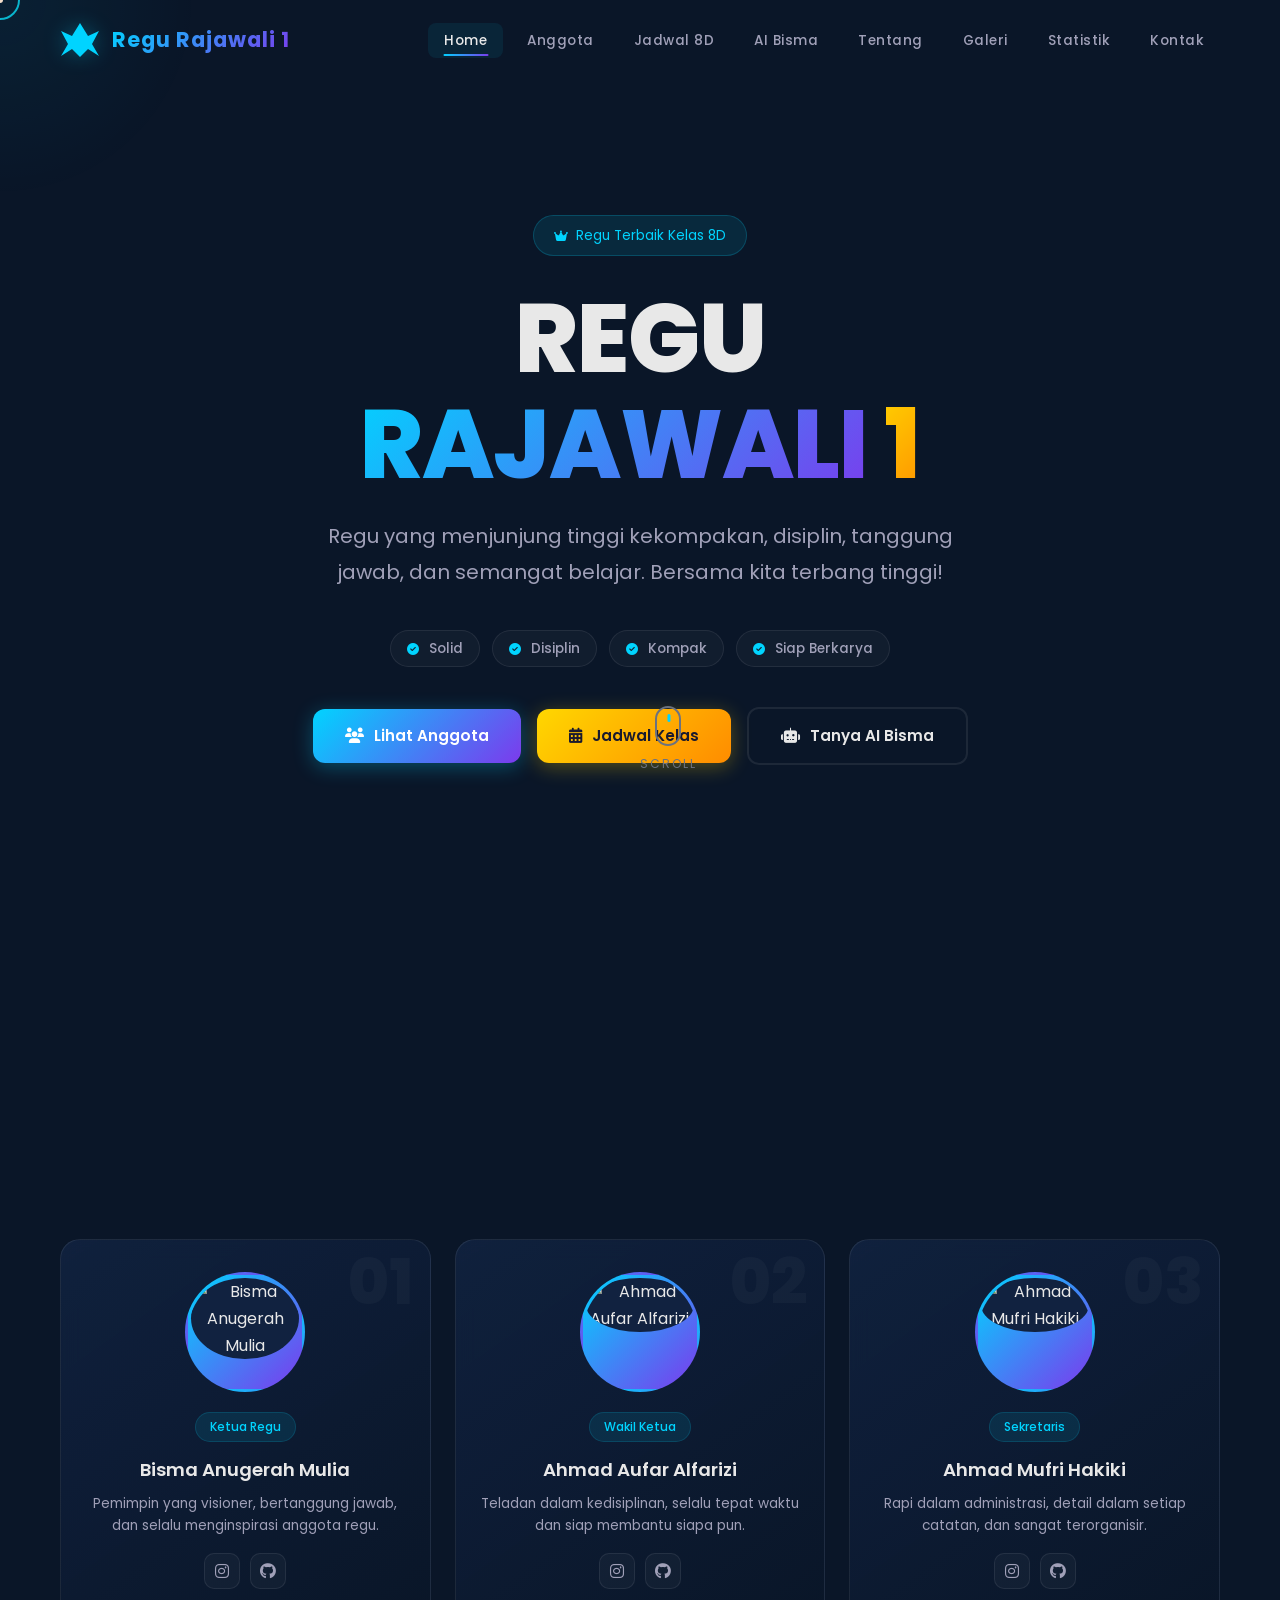
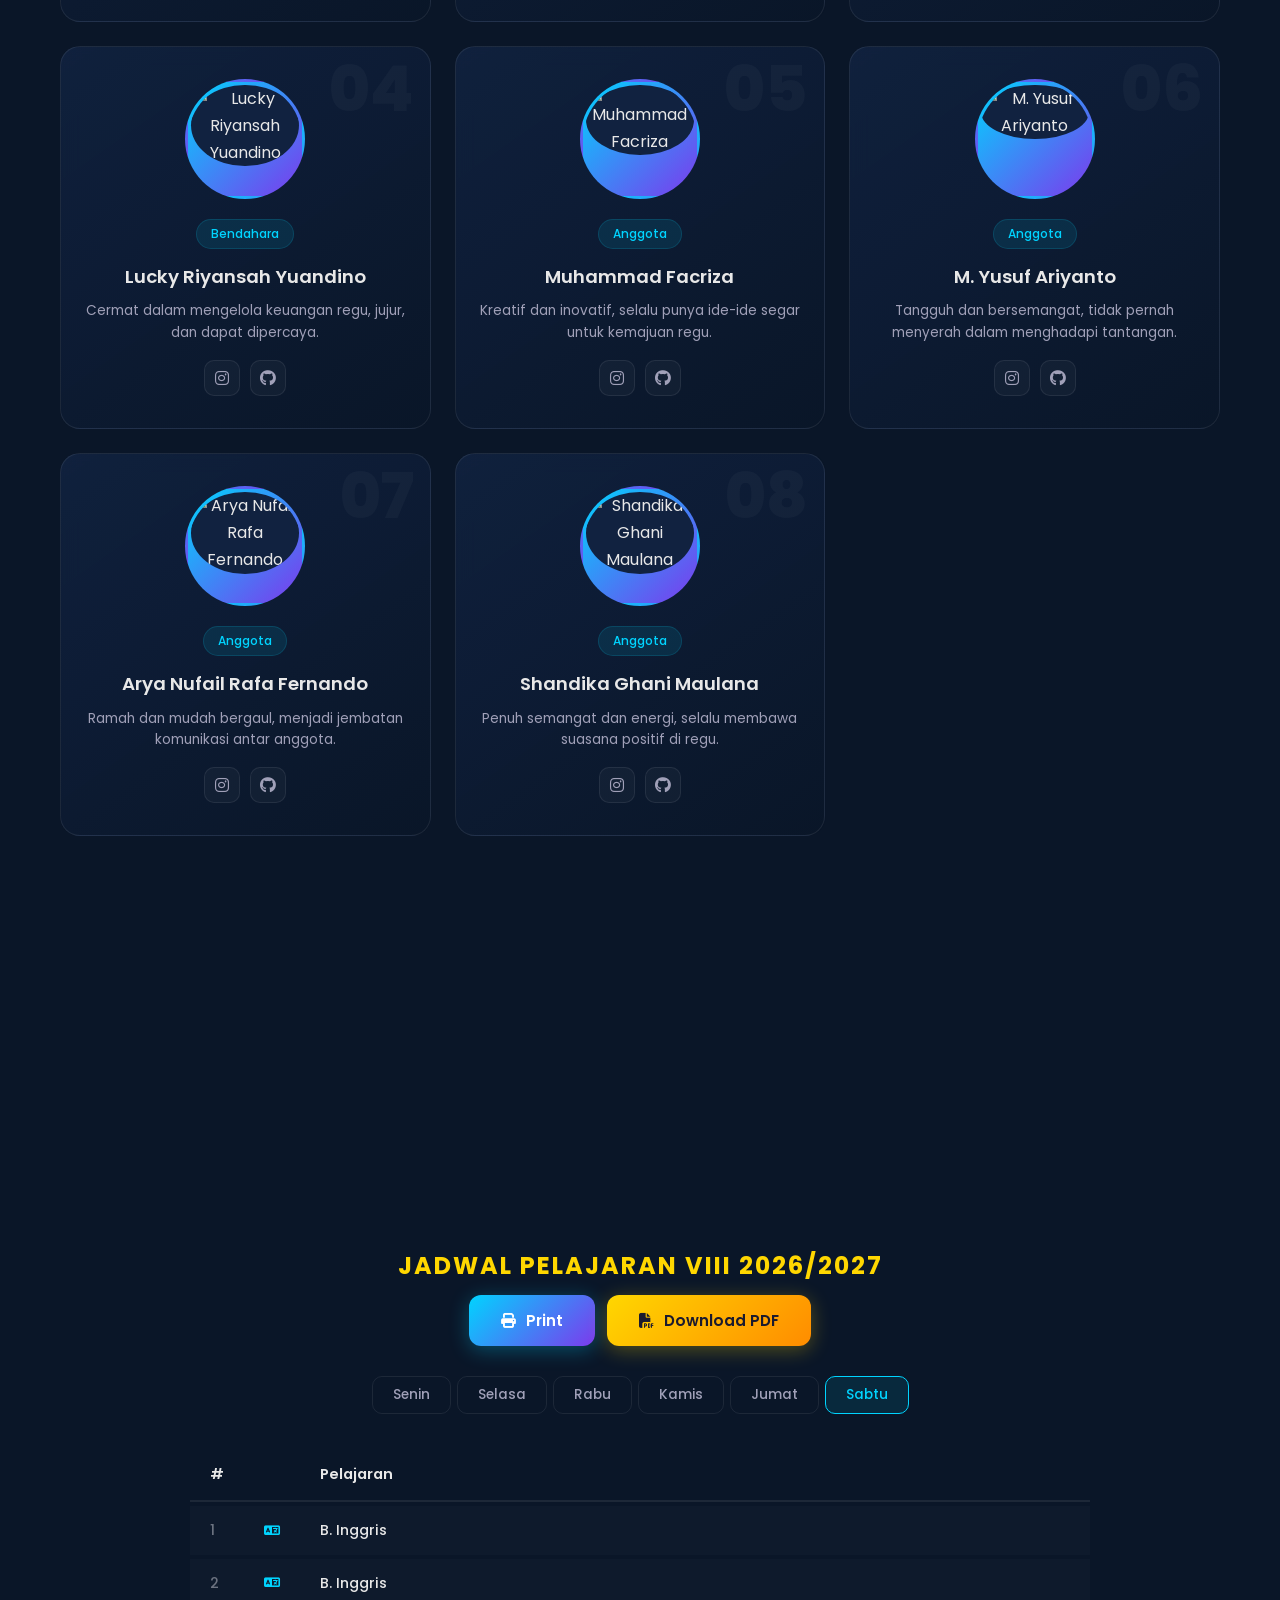
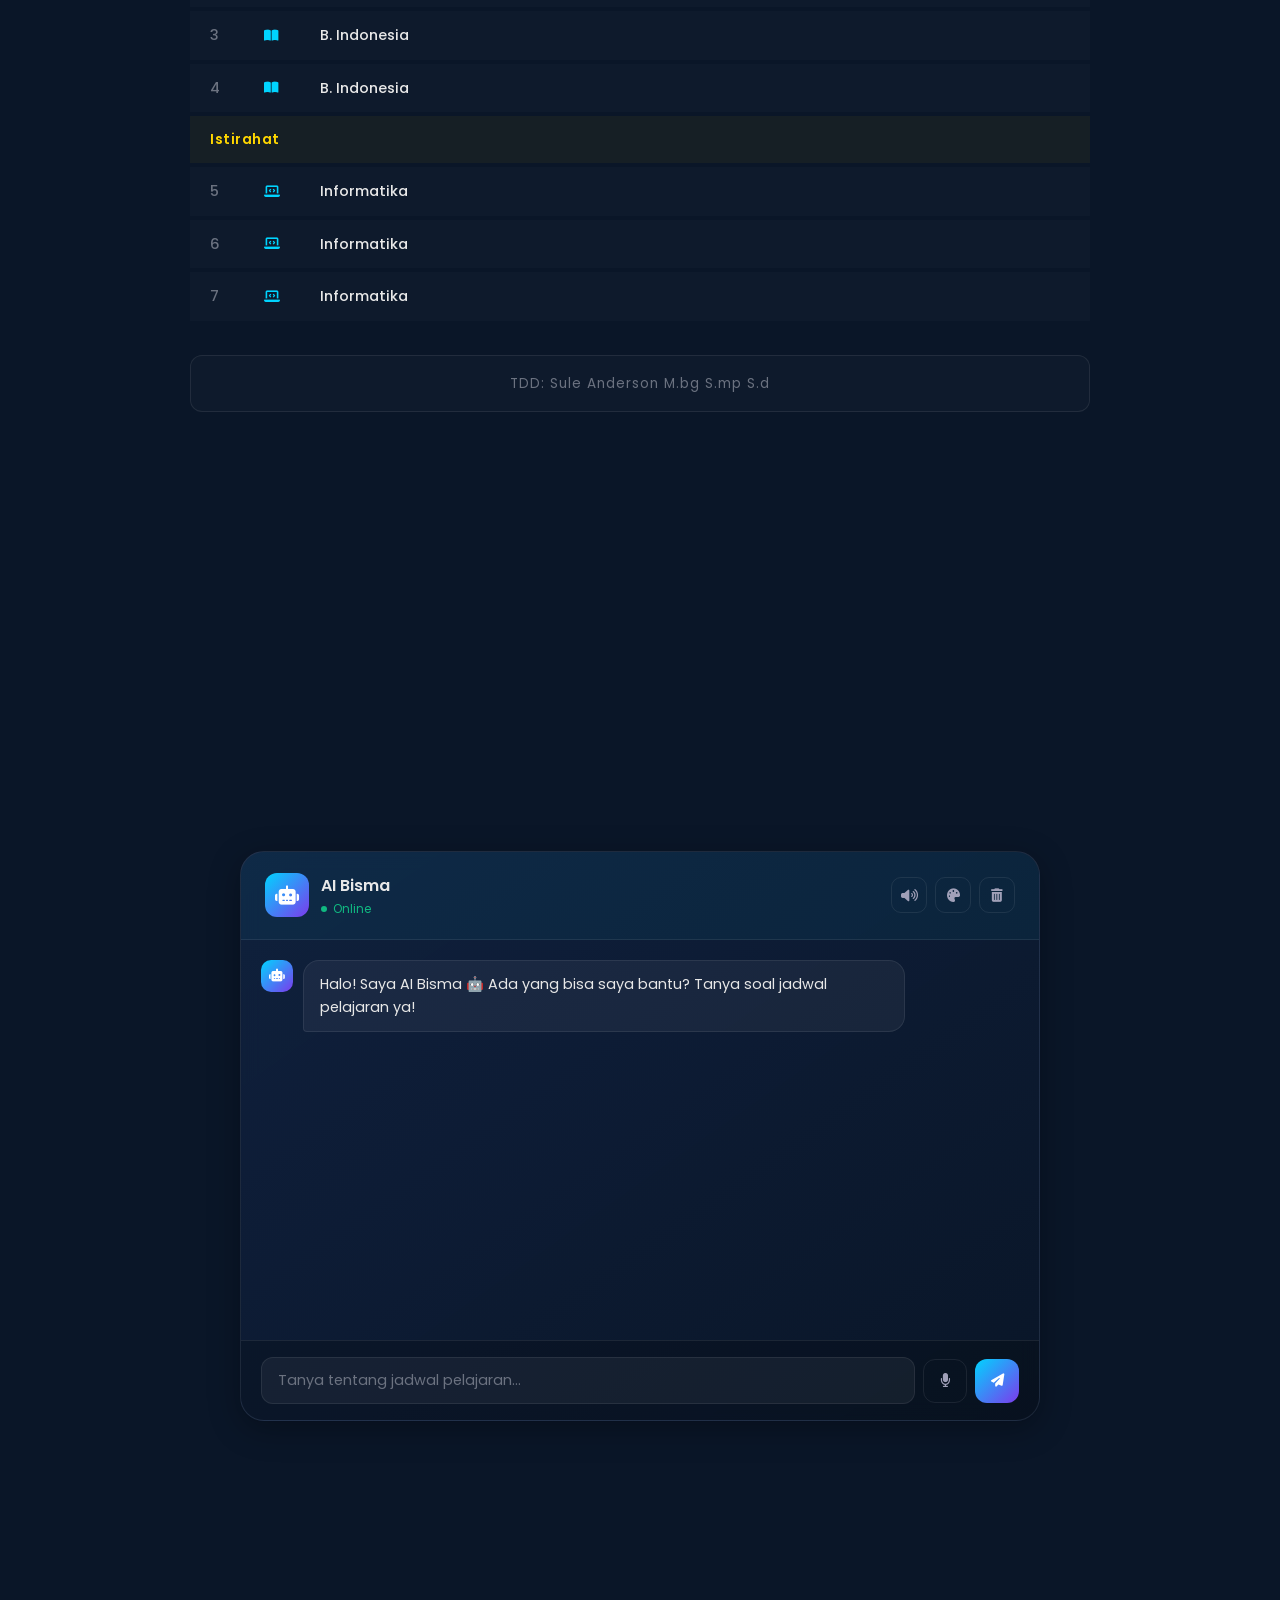
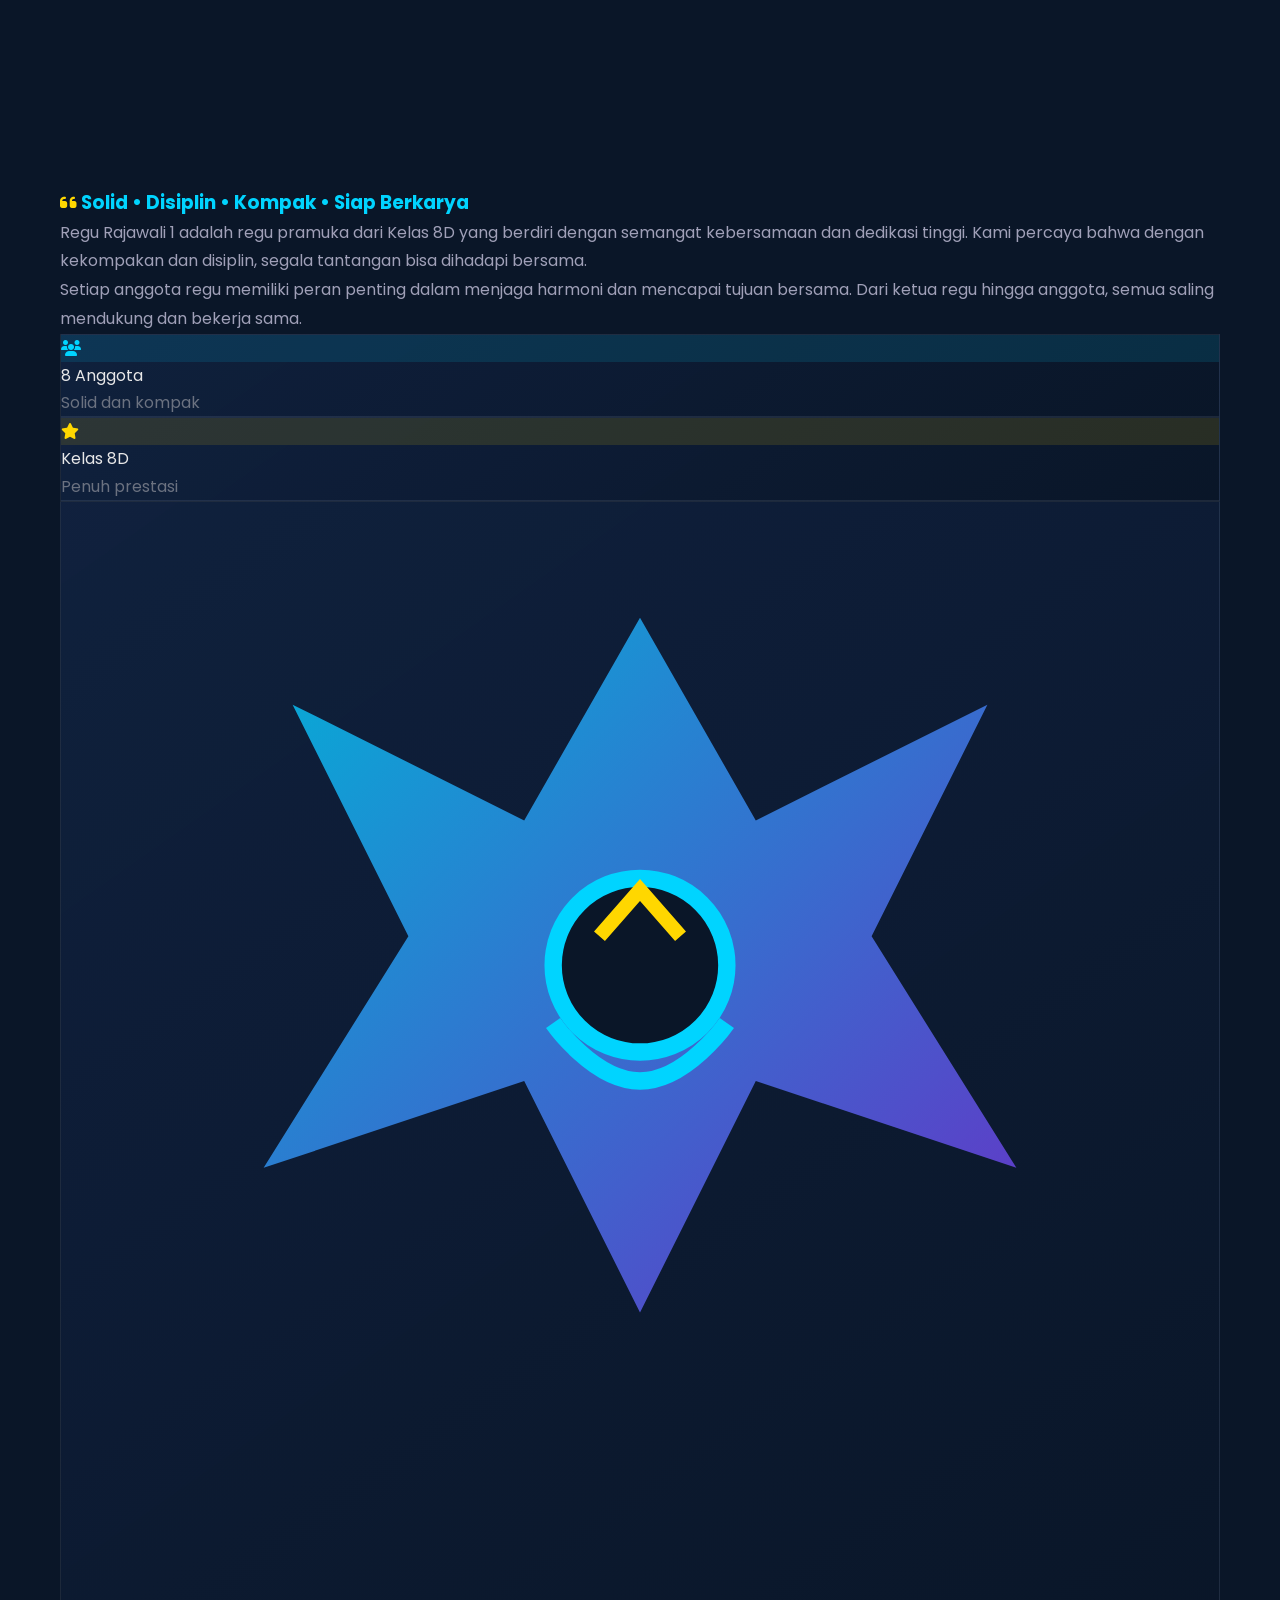
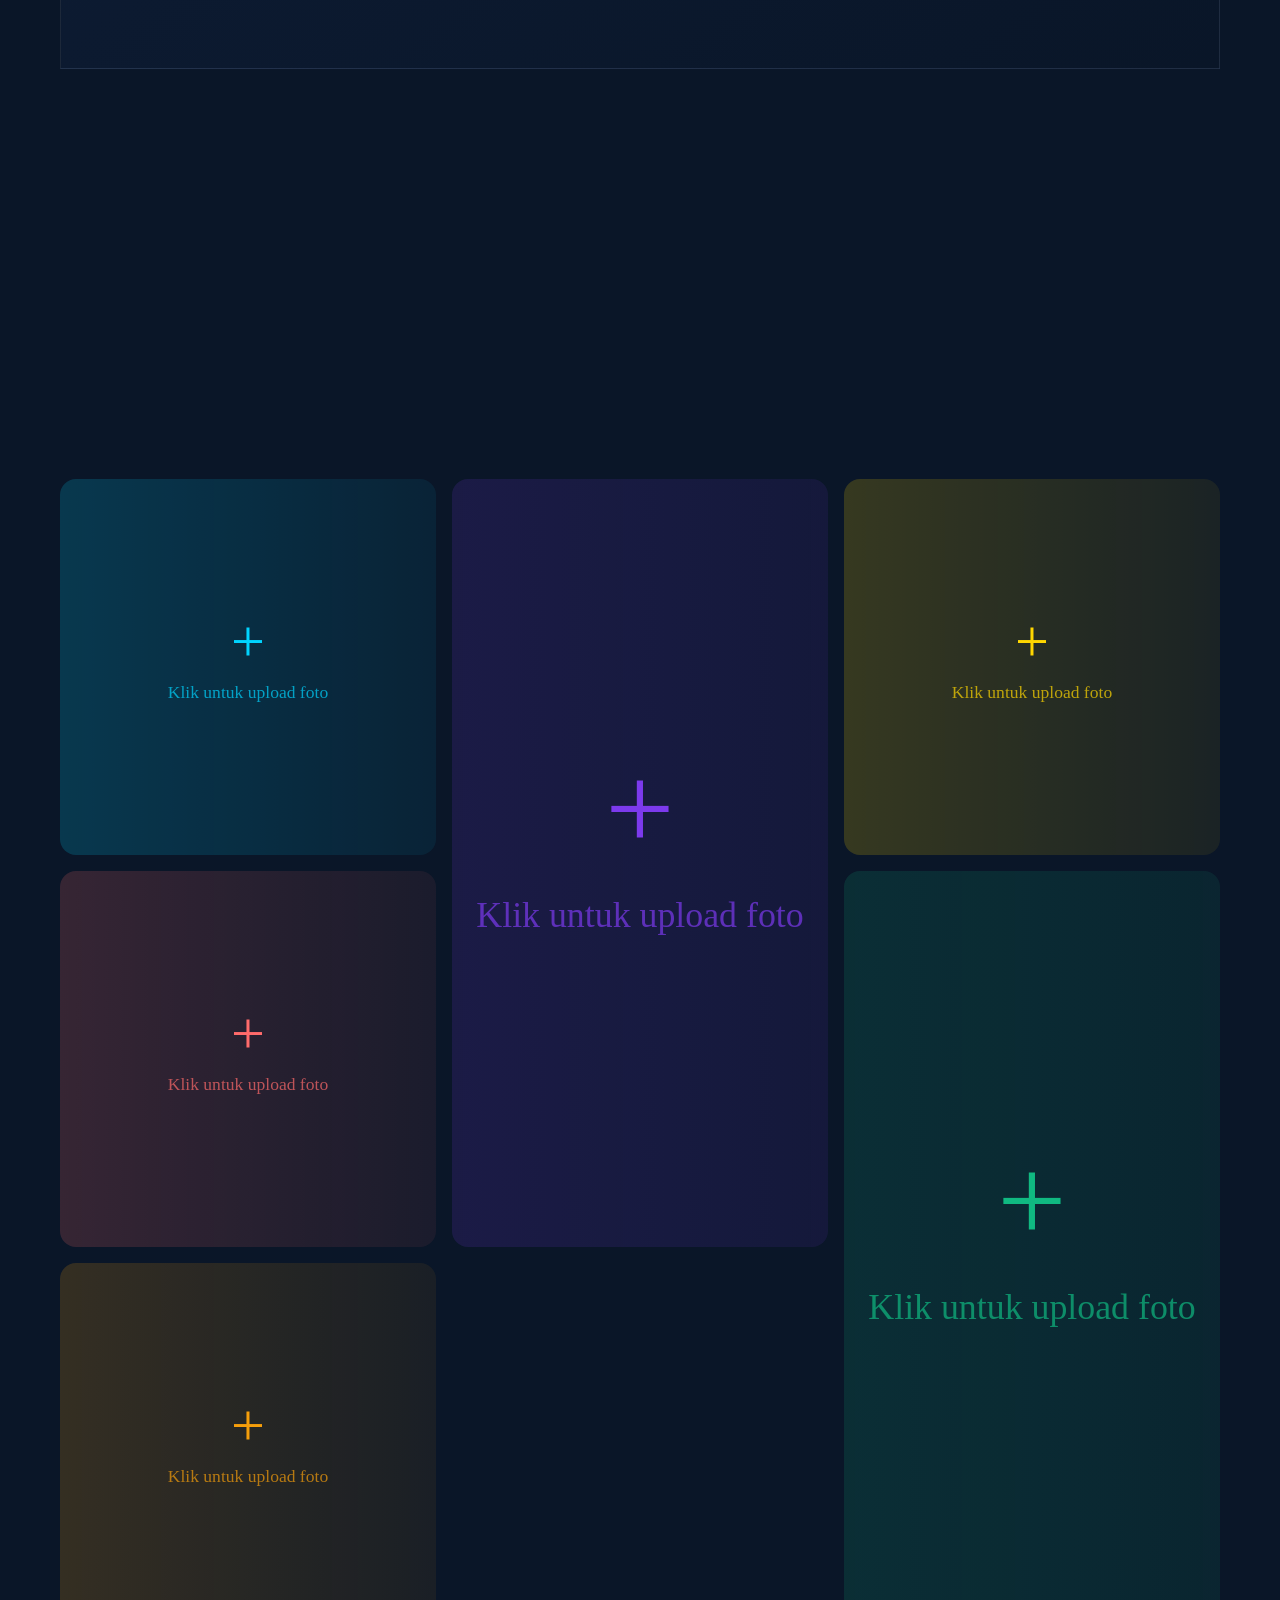
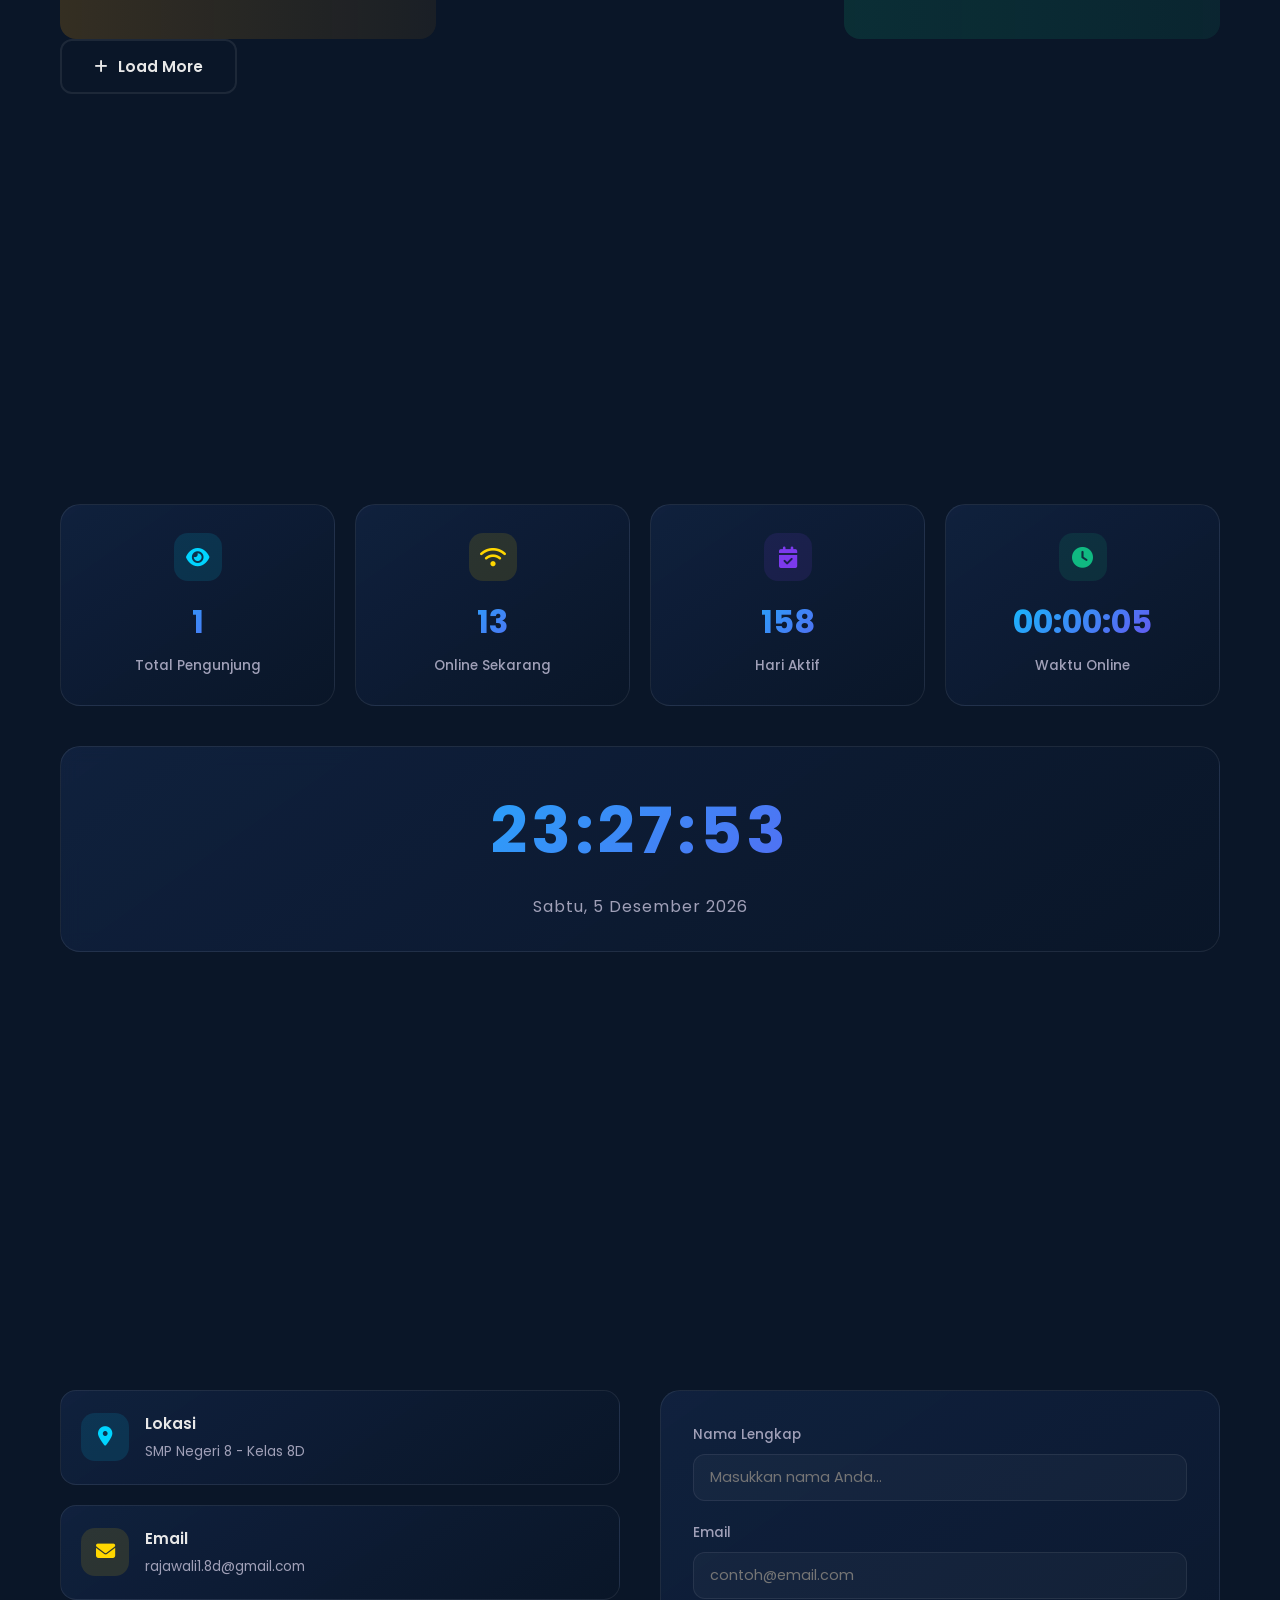
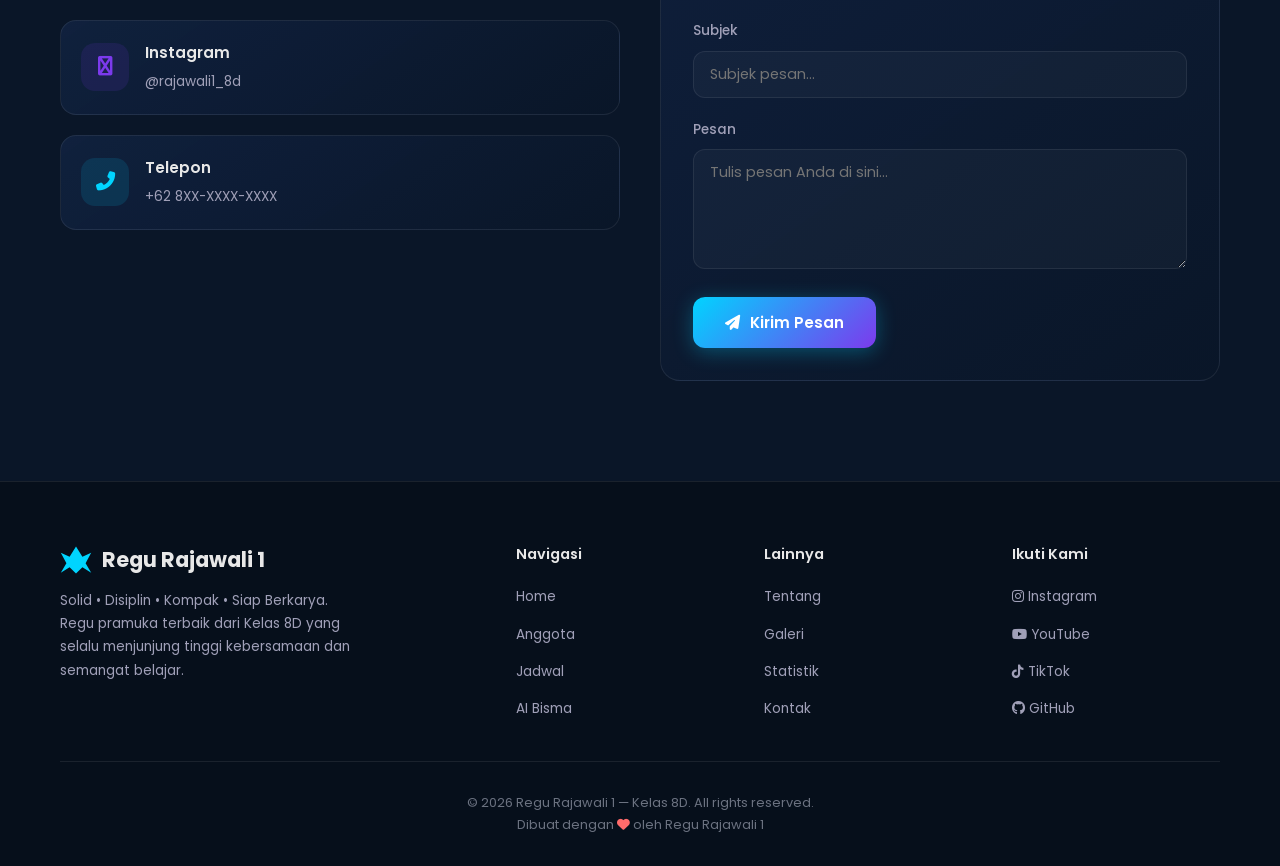
==== commit 50d0ecae: "Freebuff: Nanti gini aja owner ny yang bisa ngedit website nya nant..." ====
--- a/regu-rajawali/index.html
+++ b/regu-rajawali/index.html
@@ -632,39 +632,66 @@
     <script src="assets/js/chatbot.js"></script>
     <script src="assets/js/gallery.js"></script>
     <script src="assets/js/stats.js"></script>
+    <script src="assets/js/admin.js"></script>
 
     <script>
-        // ========== RENDER MEMBERS ==========
+        // ========== RENDER MEMBERS (with admin photo support) ==========
         document.addEventListener('DOMContentLoaded', function() {
+            renderMembers();
+        });
+
+        function renderMembers() {
             const membersGrid = document.getElementById('members-grid');
-            if (membersGrid && typeof membersData !== 'undefined') {
-                membersData.forEach((member, index) => {
-                    const initials = member.name.split(' ').map(n => n[0]).join('').substring(0, 2);
-                    const card = document.createElement('div');
-                    card.className = 'member-card';
-                    card.setAttribute('data-aos', 'fade-up');
-                    card.setAttribute('data-aos-delay', (index * 50).toString());
+            if (!membersGrid || typeof membersData === 'undefined') return;
+            
+            membersGrid.innerHTML = ''; // Clear for re-render
+            
+            membersData.forEach((member, index) => {
+                const initials = member.name.split(' ').map(n => n[0]).join('').substring(0, 2);
+                const photoSrc = (typeof getMemberPhotoSrc === 'function') 
+                    ? getMemberPhotoSrc(member) 
+                    : member.photo;
+                const roleText = (typeof getMemberRoleText === 'function')
+                    ? getMemberRoleText(member)
+                    : member.role;
+                const bioText = (typeof getMemberBioText === 'function')
+                    ? getMemberBioText(member)
+                    : member.bio;
                     
-                    card.innerHTML = `
-                        <div class="card-glow"></div>
-                        <div class="card-number">${String(index + 1).padStart(2, '0')}</div>
-                        <div class="member-photo-wrapper">
-                            <img class="member-photo" src="${member.photo}" 
-                                 alt="${member.name}" 
-                                 onerror="this.parentElement.innerHTML='<div class=\\'member-photo-placeholder\\'>${initials}</div>'"
-                                 loading="lazy">
-                        </div>
-                        <div class="member-role">${member.role}</div>
-                        <h3 class="member-name">${member.name}</h3>
-                        <p class="member-bio">${member.bio}</p>
-                        <div class="member-social">
-                            <a href="${member.social.instagram}" title="Instagram"><i class="fab fa-instagram"></i></a>
-                            <a href="${member.social.github}" title="GitHub"><i class="fab fa-github"></i></a>
-                        </div>
-                    `;
-                    membersGrid.appendChild(card);
-                });
+                const card = document.createElement('div');
+                card.className = 'member-card';
+                card.setAttribute('data-aos', 'fade-up');
+                card.setAttribute('data-aos-delay', (index * 50).toString());
+                
+                card.innerHTML = `
+                    <div class="card-glow"></div>
+                    <div class="card-number">${String(index + 1).padStart(2, '0')}</div>
+                    <div class="member-photo-wrapper">
+                        <img class="member-photo" src="${photoSrc}" 
+                             alt="${member.name}" 
+                             onerror="this.parentElement.innerHTML='<div class=\'member-photo-placeholder\'>${initials}</div>'"
+                             loading="lazy">
+                    </div>
+                    <div class="member-role">${roleText}</div>
+                    <h3 class="member-name">${member.name}</h3>
+                    <p class="member-bio">${bioText}</p>
+                    <div class="member-social">
+                        <a href="${member.social.instagram}" title="Instagram"><i class="fab fa-instagram"></i></a>
+                        <a href="${member.social.github}" title="GitHub"><i class="fab fa-github"></i></a>
+                    </div>
+                `;
+                membersGrid.appendChild(card);
+            });
+            
+            // Re-init AOS for new elements
+            if (typeof AOS !== 'undefined') {
+                AOS.refresh();
             }
+        }
+
+        // Listen for admin updates to re-render members
+        document.addEventListener('memberPhotoUpdated', function() {
+            renderMembers();
         });
 
         // ========== SCHEDULE RENDERER ==========
--- a/regu-rajawali/assets/css/style.css
+++ b/regu-rajawali/assets/css/style.css
@@ -1926,3 +1926,801 @@
 }
 
 /* Scroll-based animations will be handled by AOS + GSAP */
+
+/* =============================================
+   OWNER ADMIN PANEL STYLES
+   ============================================= */
+
+/* --- Login Modal --- */
+.admin-login-modal {
+    position: fixed;
+    inset: 0;
+    z-index: 1000000;
+    display: flex;
+    align-items: center;
+    justify-content: center;
+    opacity: 0;
+    visibility: hidden;
+    transition: all 0.3s ease;
+}
+
+.admin-login-modal.active {
+    opacity: 1;
+    visibility: visible;
+}
+
+.admin-login-overlay {
+    position: absolute;
+    inset: 0;
+    background: rgba(0,0,0,0.8);
+    backdrop-filter: blur(10px);
+}
+
+.admin-login-box {
+    position: relative;
+    width: 420px;
+    max-width: 90vw;
+    background: var(--gradient-card);
+    border: 1px solid var(--glass-border);
+    border-radius: 24px;
+    padding: 40px 32px;
+    text-align: center;
+    transform: scale(0.9) translateY(20px);
+    transition: transform 0.4s cubic-bezier(0.34, 1.56, 0.64, 1);
+    box-shadow: 0 0 60px rgba(0,212,255,0.1);
+}
+
+.admin-login-modal.active .admin-login-box {
+    transform: scale(1) translateY(0);
+}
+
+.admin-login-icon {
+    width: 72px;
+    height: 72px;
+    margin: 0 auto 20px;
+    background: var(--gradient-gold);
+    border-radius: 20px;
+    display: flex;
+    align-items: center;
+    justify-content: center;
+    font-size: 2rem;
+    color: #1a1a2e;
+    box-shadow: 0 0 30px rgba(255,215,0,0.2);
+}
+
+.admin-login-box h2 {
+    font-size: 1.5rem;
+    font-weight: 700;
+    margin-bottom: 8px;
+}
+
+.admin-login-desc {
+    font-size: 0.85rem;
+    color: var(--text-secondary);
+    margin-bottom: 28px;
+}
+
+.admin-login-field {
+    text-align: left;
+    margin-bottom: 18px;
+}
+
+.admin-login-field label {
+    display: block;
+    font-size: 0.8rem;
+    font-weight: 500;
+    color: var(--text-secondary);
+    margin-bottom: 6px;
+}
+
+.admin-login-field label i {
+    margin-right: 6px;
+    color: var(--neon-blue);
+}
+
+.admin-login-field input {
+    width: 100%;
+    padding: 12px 16px;
+    background: rgba(255,255,255,0.04);
+    border: 1px solid var(--glass-border);
+    border-radius: 12px;
+    color: var(--text-primary);
+    font-family: var(--font-main);
+    font-size: 0.9rem;
+    outline: none;
+    transition: var(--transition-smooth);
+}
+
+.admin-login-field input:focus {
+    border-color: var(--neon-blue);
+    background: rgba(0,212,255,0.04);
+    box-shadow: 0 0 20px rgba(0,212,255,0.05);
+}
+
+.admin-password-wrapper {
+    position: relative;
+}
+
+.admin-password-wrapper input {
+    padding-right: 44px;
+}
+
+.admin-toggle-password {
+    position: absolute;
+    right: 8px;
+    top: 50%;
+    transform: translateY(-50%);
+    width: 36px;
+    height: 36px;
+    border: none;
+    background: transparent;
+    color: var(--text-muted);
+    cursor: pointer;
+    border-radius: 8px;
+    display: flex;
+    align-items: center;
+    justify-content: center;
+    transition: var(--transition-smooth);
+}
+
+.admin-toggle-password:hover {
+    color: var(--text-primary);
+    background: rgba(255,255,255,0.05);
+}
+
+.admin-login-error {
+    display: flex;
+    align-items: center;
+    gap: 8px;
+    padding: 10px 14px;
+    background: rgba(239,68,68,0.1);
+    border: 1px solid rgba(239,68,68,0.2);
+    border-radius: 10px;
+    font-size: 0.85rem;
+    color: #ef4444;
+    margin-bottom: 16px;
+}
+
+.admin-login-btn {
+    width: 100%;
+    padding: 14px;
+    background: var(--gradient-gold);
+    border: none;
+    border-radius: 12px;
+    color: #1a1a2e;
+    font-family: var(--font-main);
+    font-size: 0.95rem;
+    font-weight: 600;
+    cursor: pointer;
+    transition: var(--transition-smooth);
+}
+
+.admin-login-btn:hover {
+    transform: translateY(-2px);
+    box-shadow: 0 8px 25px rgba(255,215,0,0.3);
+}
+
+.admin-login-btn:disabled {
+    opacity: 0.7;
+    cursor: not-allowed;
+    transform: none;
+}
+
+.admin-login-footer {
+    margin-top: 20px;
+    font-size: 0.75rem;
+    color: var(--text-muted);
+}
+
+@keyframes shake {
+    0%, 100% { transform: translateX(0); }
+    25% { transform: translateX(-8px); }
+    50% { transform: translateX(8px); }
+    75% { transform: translateX(-4px); }
+}
+
+/* --- Admin Panel Main --- */
+.admin-panel {
+    position: fixed;
+    inset: 0;
+    z-index: 999999;
+    opacity: 0;
+    visibility: hidden;
+    transition: all 0.3s ease;
+}
+
+.admin-panel.active {
+    opacity: 1;
+    visibility: visible;
+}
+
+.admin-overlay {
+    position: absolute;
+    inset: 0;
+    background: rgba(0,0,0,0.7);
+    backdrop-filter: blur(8px);
+}
+
+.admin-container {
+    position: absolute;
+    top: 50%;
+    left: 50%;
+    transform: translate(-50%, -50%);
+    width: 90%;
+    max-width: 900px;
+    max-height: 85vh;
+    background: var(--gradient-card);
+    border: 1px solid var(--glass-border);
+    border-radius: 24px;
+    display: flex;
+    flex-direction: column;
+    box-shadow: 0 0 60px rgba(0,0,0,0.5);
+    overflow: hidden;
+}
+
+/* Header */
+.admin-header {
+    display: flex;
+    align-items: center;
+    justify-content: space-between;
+    padding: 20px 24px;
+    border-bottom: 1px solid var(--glass-border);
+    background: rgba(0,0,0,0.2);
+}
+
+.admin-header-left {
+    display: flex;
+    align-items: center;
+    gap: 14px;
+}
+
+.admin-logo-icon {
+    width: 44px;
+    height: 44px;
+    background: var(--gradient-gold);
+    border-radius: 14px;
+    display: flex;
+    align-items: center;
+    justify-content: center;
+    font-size: 1.3rem;
+    color: #1a1a2e;
+}
+
+.admin-header h3 {
+    font-size: 1.15rem;
+    font-weight: 700;
+}
+
+.admin-subtitle {
+    font-size: 0.75rem;
+    color: var(--text-muted);
+}
+
+.admin-header-right {
+    display: flex;
+    align-items: center;
+    gap: 8px;
+}
+
+.admin-badge {
+    padding: 4px 12px;
+    background: rgba(255,215,0,0.15);
+    border: 1px solid rgba(255,215,0,0.25);
+    border-radius: 8px;
+    font-size: 0.75rem;
+    font-weight: 600;
+    color: var(--neon-gold);
+}
+
+.admin-btn-icon {
+    width: 36px;
+    height: 36px;
+    border: 1px solid var(--glass-border);
+    background: transparent;
+    color: var(--text-secondary);
+    border-radius: 10px;
+    cursor: pointer;
+    display: flex;
+    align-items: center;
+    justify-content: center;
+    transition: var(--transition-smooth);
+}
+
+.admin-btn-icon:hover {
+    background: rgba(255,255,255,0.05);
+    color: var(--text-primary);
+}
+
+/* Tabs */
+.admin-tabs {
+    display: flex;
+    gap: 4px;
+    padding: 12px 24px;
+    border-bottom: 1px solid var(--glass-border);
+    background: rgba(0,0,0,0.1);
+    overflow-x: auto;
+}
+
+.admin-tab {
+    padding: 8px 18px;
+    border: none;
+    background: transparent;
+    color: var(--text-secondary);
+    font-family: var(--font-main);
+    font-size: 0.85rem;
+    font-weight: 500;
+    cursor: pointer;
+    border-radius: 8px;
+    transition: var(--transition-smooth);
+    white-space: nowrap;
+}
+
+.admin-tab:hover {
+    color: var(--text-primary);
+    background: rgba(255,255,255,0.05);
+}
+
+.admin-tab.active {
+    background: rgba(0,212,255,0.1);
+    color: var(--neon-blue);
+}
+
+.admin-tab i {
+    margin-right: 6px;
+}
+
+/* Body */
+.admin-body {
+    flex: 1;
+    overflow-y: auto;
+    padding: 20px 24px;
+}
+
+.admin-body::-webkit-scrollbar {
+    width: 4px;
+}
+
+.admin-body::-webkit-scrollbar-thumb {
+    background: var(--neon-blue);
+    border-radius: 2px;
+}
+
+.admin-tab-content {
+    display: none;
+}
+
+.admin-tab-content.active {
+    display: block;
+    animation: fadeIn 0.3s ease;
+}
+
+.admin-section-title {
+    font-size: 1rem;
+    font-weight: 600;
+    margin-bottom: 20px;
+    color: var(--neon-blue);
+    display: flex;
+    align-items: center;
+    gap: 10px;
+}
+
+/* Members Grid */
+.admin-members-grid {
+    display: grid;
+    grid-template-columns: repeat(auto-fill, minmax(280px, 1fr));
+    gap: 16px;
+}
+
+.admin-member-card {
+    background: rgba(255,255,255,0.03);
+    border: 1px solid var(--glass-border);
+    border-radius: 16px;
+    padding: 20px;
+    display: flex;
+    gap: 16px;
+    transition: var(--transition-smooth);
+}
+
+.admin-member-card:hover {
+    border-color: rgba(0,212,255,0.2);
+    background: rgba(255,255,255,0.05);
+}
+
+.admin-member-photo {
+    width: 100px;
+    height: 100px;
+    border-radius: 14px;
+    overflow: hidden;
+    position: relative;
+    flex-shrink: 0;
+    border: 2px solid var(--glass-border);
+    background: var(--secondary);
+}
+
+.admin-member-photo img {
+    width: 100%;
+    height: 100%;
+    object-fit: cover;
+}
+
+.admin-photo-overlay {
+    position: absolute;
+    inset: 0;
+    background: rgba(0,0,0,0.6);
+    display: flex;
+    flex-direction: column;
+    align-items: center;
+    justify-content: center;
+    opacity: 0;
+    cursor: pointer;
+    transition: opacity 0.3s ease;
+    color: #fff;
+    font-size: 0.75rem;
+    gap: 4px;
+}
+
+.admin-photo-overlay i {
+    font-size: 1.2rem;
+}
+
+.admin-member-photo:hover .admin-photo-overlay {
+    opacity: 1;
+}
+
+.admin-delete-photo {
+    position: absolute;
+    top: 4px;
+    right: 4px;
+    width: 24px;
+    height: 24px;
+    background: rgba(239,68,68,0.8);
+    border: none;
+    border-radius: 6px;
+    color: #fff;
+    cursor: pointer;
+    display: flex;
+    align-items: center;
+    justify-content: center;
+    font-size: 0.7rem;
+    transition: var(--transition-smooth);
+    opacity: 0;
+}
+
+.admin-member-photo:hover .admin-delete-photo {
+    opacity: 1;
+}
+
+.admin-member-info {
+    flex: 1;
+    min-width: 0;
+}
+
+.admin-member-info h4 {
+    font-size: 0.9rem;
+    font-weight: 600;
+    margin-bottom: 10px;
+}
+
+.admin-field {
+    margin-bottom: 8px;
+}
+
+.admin-field label {
+    display: block;
+    font-size: 0.7rem;
+    color: var(--text-muted);
+    margin-bottom: 4px;
+    font-weight: 500;
+}
+
+.admin-input {
+    width: 100%;
+    padding: 8px 10px;
+    background: rgba(255,255,255,0.04);
+    border: 1px solid var(--glass-border);
+    border-radius: 8px;
+    color: var(--text-primary);
+    font-family: var(--font-main);
+    font-size: 0.8rem;
+    outline: none;
+    transition: var(--transition-smooth);
+}
+
+.admin-input:focus {
+    border-color: var(--neon-blue);
+}
+
+.admin-textarea {
+    resize: vertical;
+    min-height: 50px;
+}
+
+/* Gallery Upload */
+.admin-upload-area {
+    border: 2px dashed var(--glass-border);
+    border-radius: 16px;
+    padding: 40px 20px;
+    text-align: center;
+    cursor: pointer;
+    transition: var(--transition-smooth);
+    margin-bottom: 20px;
+}
+
+.admin-upload-area:hover {
+    border-color: var(--neon-blue);
+    background: rgba(0,212,255,0.03);
+}
+
+.admin-upload-area i {
+    font-size: 2.5rem;
+    color: var(--neon-blue);
+    margin-bottom: 12px;
+}
+
+.admin-upload-area p {
+    font-weight: 600;
+    margin-bottom: 4px;
+}
+
+.admin-upload-area span {
+    font-size: 0.8rem;
+    color: var(--text-muted);
+}
+
+.admin-gallery-grid {
+    display: grid;
+    grid-template-columns: repeat(auto-fill, minmax(150px, 1fr));
+    gap: 12px;
+}
+
+.admin-gallery-item {
+    position: relative;
+    border-radius: 12px;
+    overflow: hidden;
+    aspect-ratio: 1;
+    border: 1px solid var(--glass-border);
+}
+
+.admin-gallery-item img {
+    width: 100%;
+    height: 100%;
+    object-fit: cover;
+}
+
+.admin-gallery-item-overlay {
+    position: absolute;
+    inset: 0;
+    background: rgba(0,0,0,0.5);
+    display: flex;
+    align-items: center;
+    justify-content: center;
+    opacity: 0;
+    transition: opacity 0.3s ease;
+}
+
+.admin-gallery-item:hover .admin-gallery-item-overlay {
+    opacity: 1;
+}
+
+.admin-btn-danger {
+    width: 36px;
+    height: 36px;
+    background: rgba(239,68,68,0.8);
+    border: none;
+    border-radius: 10px;
+    color: #fff;
+    cursor: pointer;
+    transition: var(--transition-smooth);
+}
+
+.admin-btn-danger:hover {
+    background: #ef4444;
+    transform: scale(1.1);
+}
+
+.admin-gallery-item-info {
+    position: absolute;
+    bottom: 0;
+    left: 0;
+    right: 0;
+    padding: 8px;
+    background: linear-gradient(to top, rgba(0,0,0,0.7), transparent);
+    font-size: 0.7rem;
+    color: #fff;
+}
+
+/* Admin Stats */
+.admin-stats-grid {
+    display: grid;
+    grid-template-columns: repeat(auto-fill, minmax(180px, 1fr));
+    gap: 16px;
+    margin-bottom: 20px;
+}
+
+.admin-stat-box {
+    background: rgba(255,255,255,0.03);
+    border: 1px solid var(--glass-border);
+    border-radius: 16px;
+    padding: 20px;
+    text-align: center;
+}
+
+.admin-stat-icon {
+    width: 44px;
+    height: 44px;
+    margin: 0 auto 10px;
+    border-radius: 12px;
+    display: flex;
+    align-items: center;
+    justify-content: center;
+    font-size: 1.1rem;
+}
+
+.admin-stat-icon.blue { background: rgba(0,212,255,0.12); color: var(--neon-blue); }
+.admin-stat-icon.gold { background: rgba(255,215,0,0.12); color: var(--neon-gold); }
+.admin-stat-icon.purple { background: rgba(124,58,237,0.12); color: var(--neon-purple); }
+.admin-stat-icon.green { background: rgba(16,185,129,0.12); color: #10b981; }
+
+.admin-stat-value {
+    font-size: 1.5rem;
+    font-weight: 700;
+    margin-bottom: 4px;
+    background: var(--gradient-accent);
+    -webkit-background-clip: text;
+    -webkit-text-fill-color: transparent;
+    background-clip: text;
+}
+
+.admin-stat-label {
+    font-size: 0.8rem;
+    color: var(--text-muted);
+}
+
+.admin-warning {
+    display: flex;
+    align-items: flex-start;
+    gap: 10px;
+    padding: 14px;
+    background: rgba(255,215,0,0.06);
+    border: 1px solid rgba(255,215,0,0.15);
+    border-radius: 12px;
+    font-size: 0.8rem;
+    color: var(--text-secondary);
+    line-height: 1.6;
+}
+
+.admin-warning i {
+    color: var(--neon-gold);
+    margin-top: 2px;
+}
+
+.admin-warning code {
+    color: var(--neon-blue);
+    font-size: 0.75rem;
+}
+
+.admin-empty {
+    text-align: center;
+    padding: 40px;
+    color: var(--text-muted);
+}
+
+.admin-empty i {
+    font-size: 2.5rem;
+    margin-bottom: 12px;
+    opacity: 0.3;
+}
+
+.admin-loading {
+    display: flex;
+    align-items: center;
+    justify-content: center;
+    gap: 10px;
+    padding: 60px;
+    color: var(--text-muted);
+}
+
+/* Notification */
+.admin-notification {
+    position: fixed;
+    top: 20px;
+    right: 20px;
+    z-index: 1000001;
+    display: flex;
+    align-items: center;
+    gap: 10px;
+    padding: 14px 20px;
+    border-radius: 12px;
+    font-size: 0.85rem;
+    font-weight: 500;
+    box-shadow: 0 8px 30px rgba(0,0,0,0.3);
+    transform: translateX(120%);
+    transition: transform 0.4s cubic-bezier(0.34, 1.56, 0.64, 1);
+    backdrop-filter: blur(10px);
+}
+
+.admin-notification.show {
+    transform: translateX(0);
+}
+
+.admin-notification-success {
+    background: rgba(16,185,129,0.95);
+    color: #fff;
+    border: 1px solid rgba(16,185,129,0.5);
+}
+
+.admin-notification-error {
+    background: rgba(239,68,68,0.95);
+    color: #fff;
+    border: 1px solid rgba(239,68,68,0.5);
+}
+
+.admin-notification-info {
+    background: rgba(59,130,246,0.95);
+    color: #fff;
+    border: 1px solid rgba(59,130,246,0.5);
+}
+
+.admin-notification-warning {
+    background: rgba(245,158,11,0.95);
+    color: #1a1a2e;
+    border: 1px solid rgba(245,158,11,0.5);
+}
+
+/* Animation */
+@keyframes fadeIn {
+    from { opacity: 0; transform: translateY(10px); }
+    to { opacity: 1; transform: translateY(0); }
+}
+
+/* Responsive Admin */
+@media (max-width: 768px) {
+    .admin-container {
+        width: 95%;
+        max-height: 90vh;
+    }
+    
+    .admin-members-grid {
+        grid-template-columns: 1fr;
+    }
+    
+    .admin-header {
+        flex-direction: column;
+        gap: 12px;
+        text-align: center;
+    }
+    
+    .admin-member-card {
+        flex-direction: column;
+        align-items: center;
+        text-align: center;
+    }
+    
+    .admin-gallery-grid {
+        grid-template-columns: repeat(2, 1fr);
+    }
+    
+    .admin-login-box {
+        padding: 28px 20px;
+    }
+}
+
+@media (max-width: 480px) {
+    .admin-gallery-grid {
+        grid-template-columns: repeat(2, 1fr);
+        gap: 8px;
+    }
+    
+    .admin-stats-grid {
+        grid-template-columns: 1fr 1fr;
+    }
+    
+    .admin-tabs {
+        padding: 8px 12px;
+    }
+    
+    .admin-tab {
+        padding: 6px 12px;
+        font-size: 0.75rem;
+    }
+}
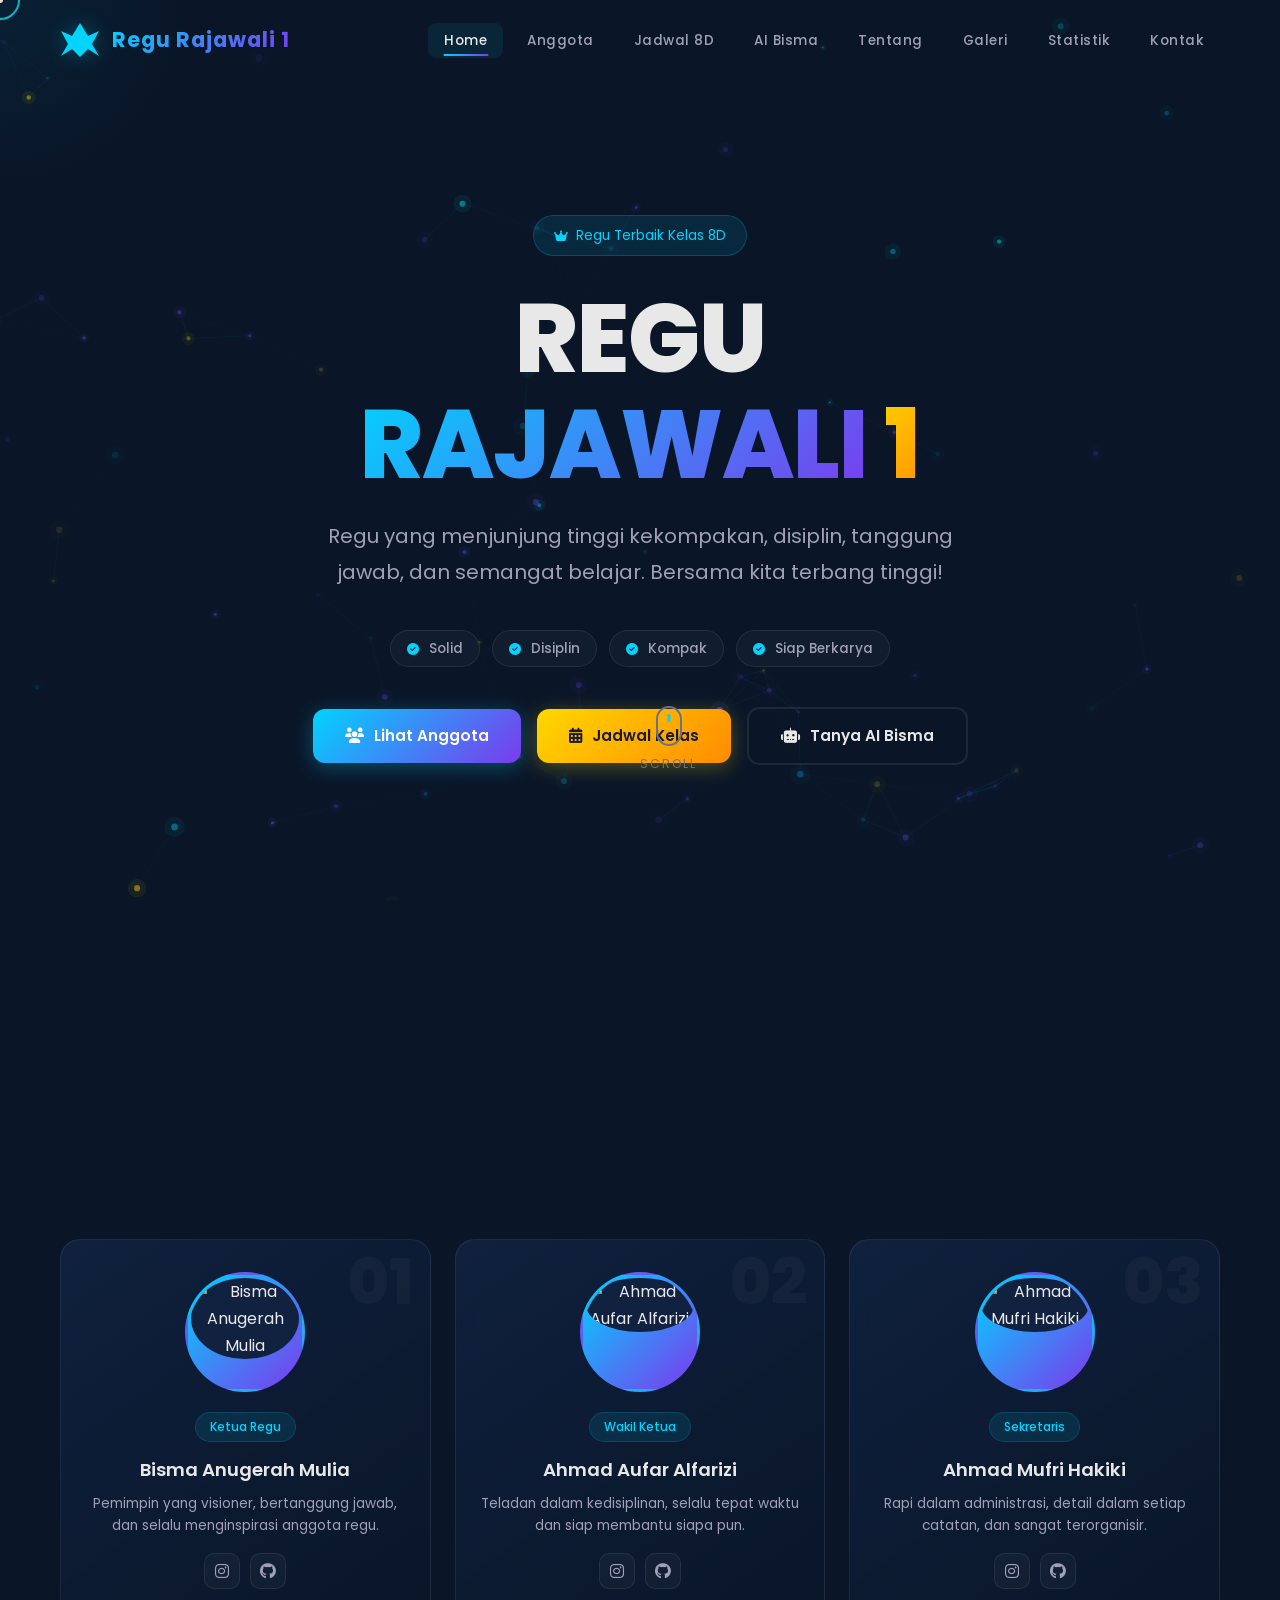
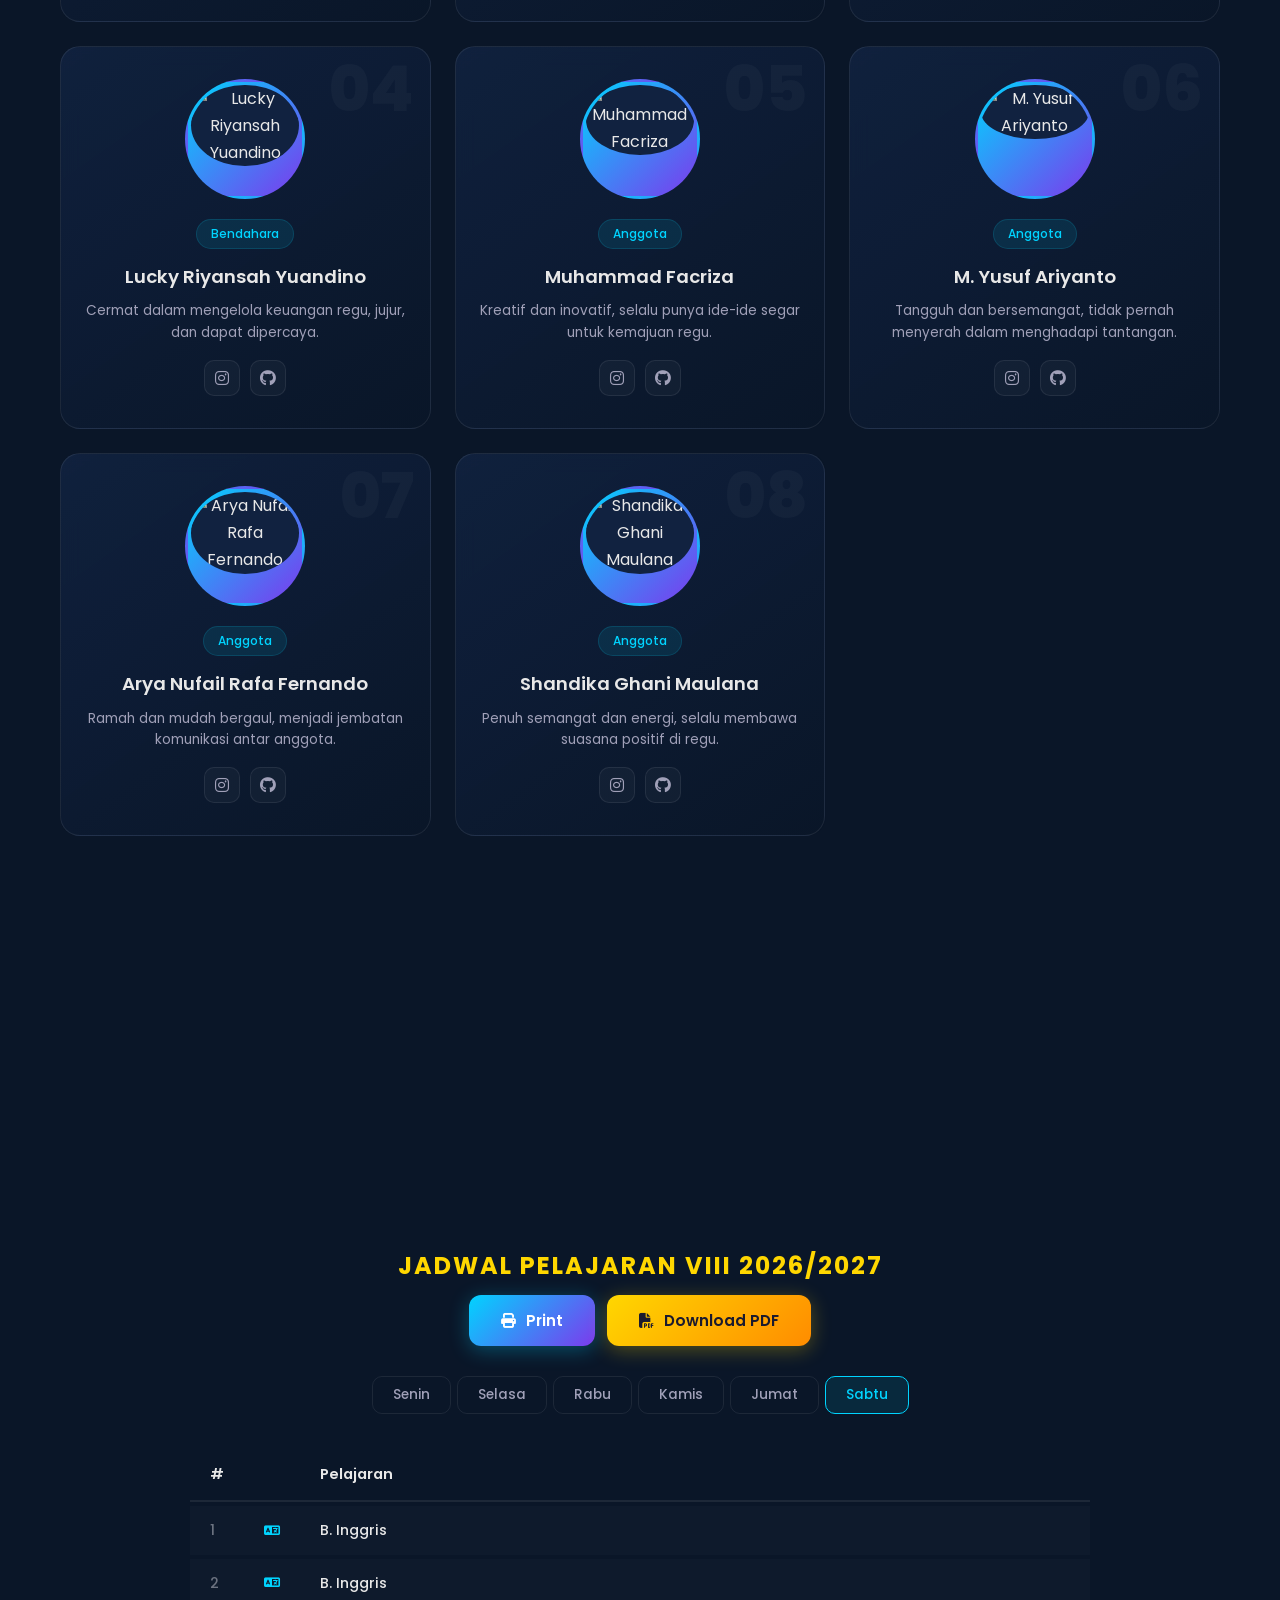
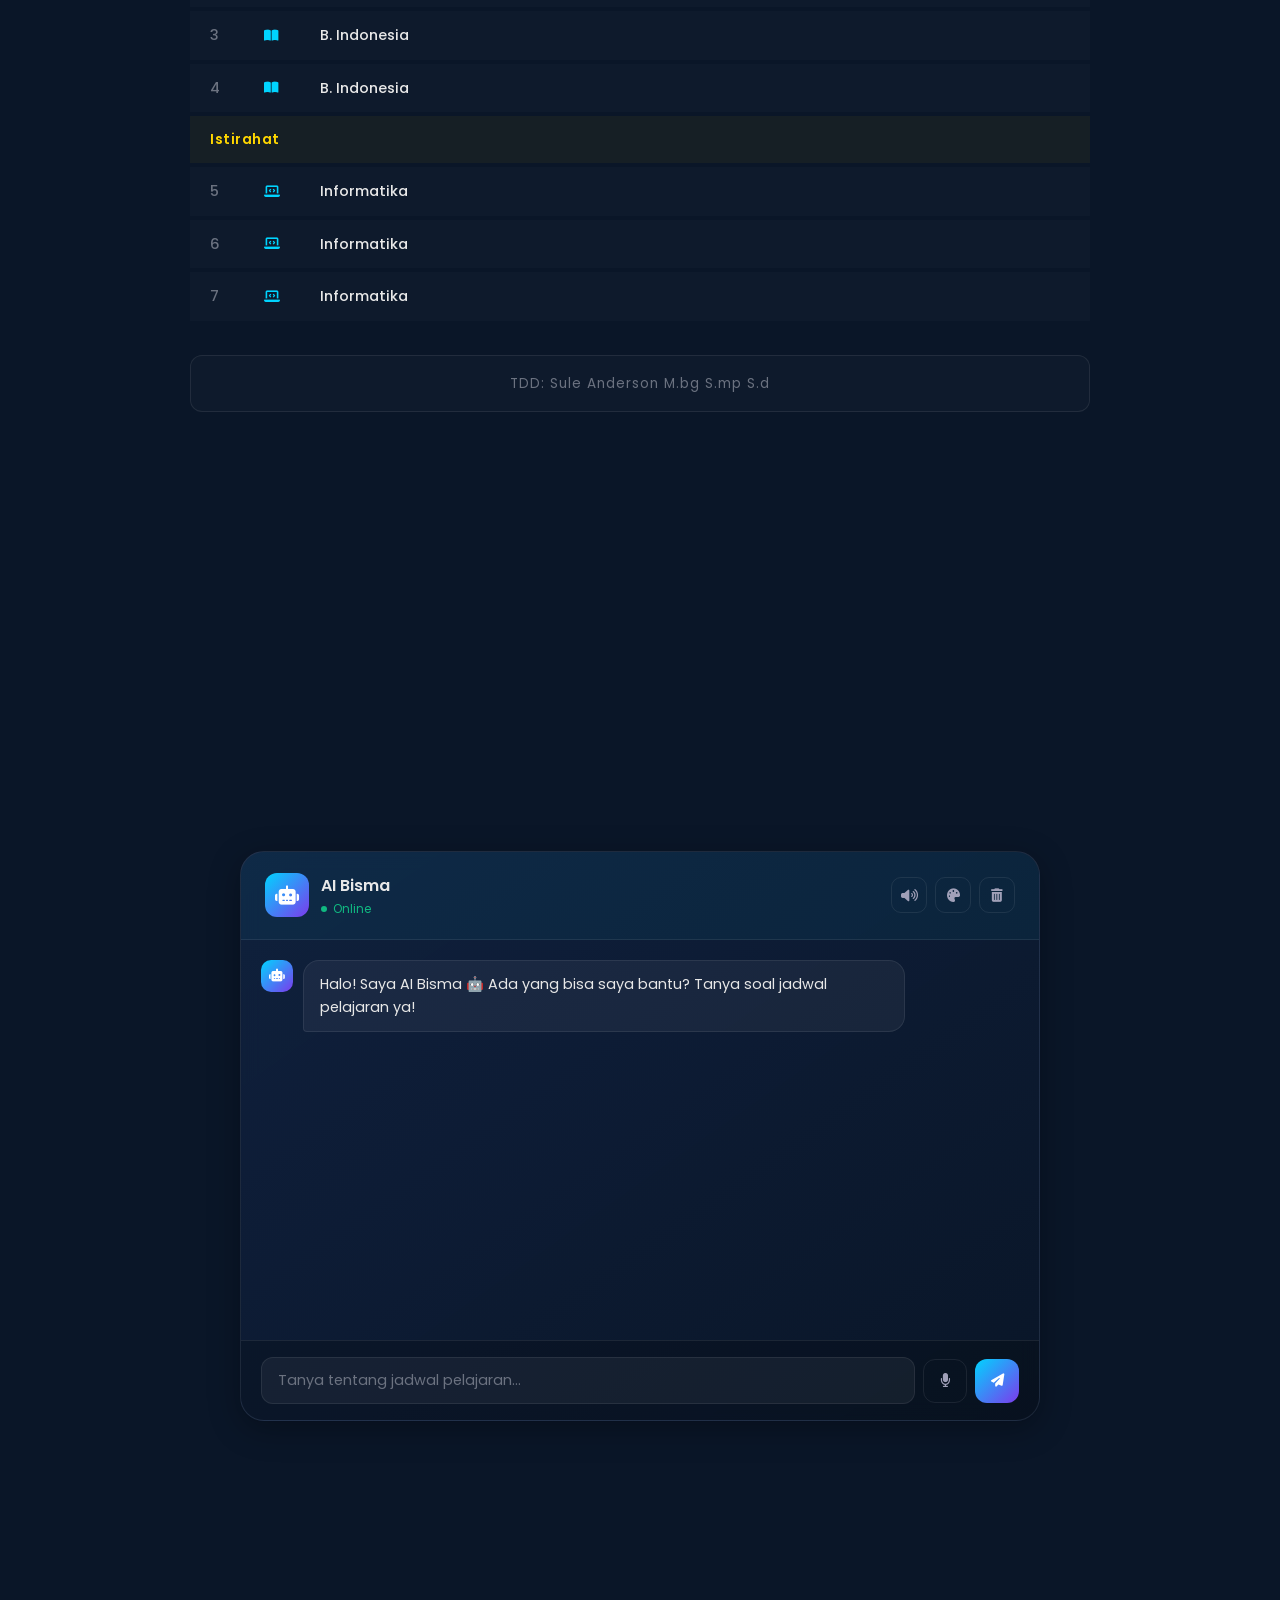
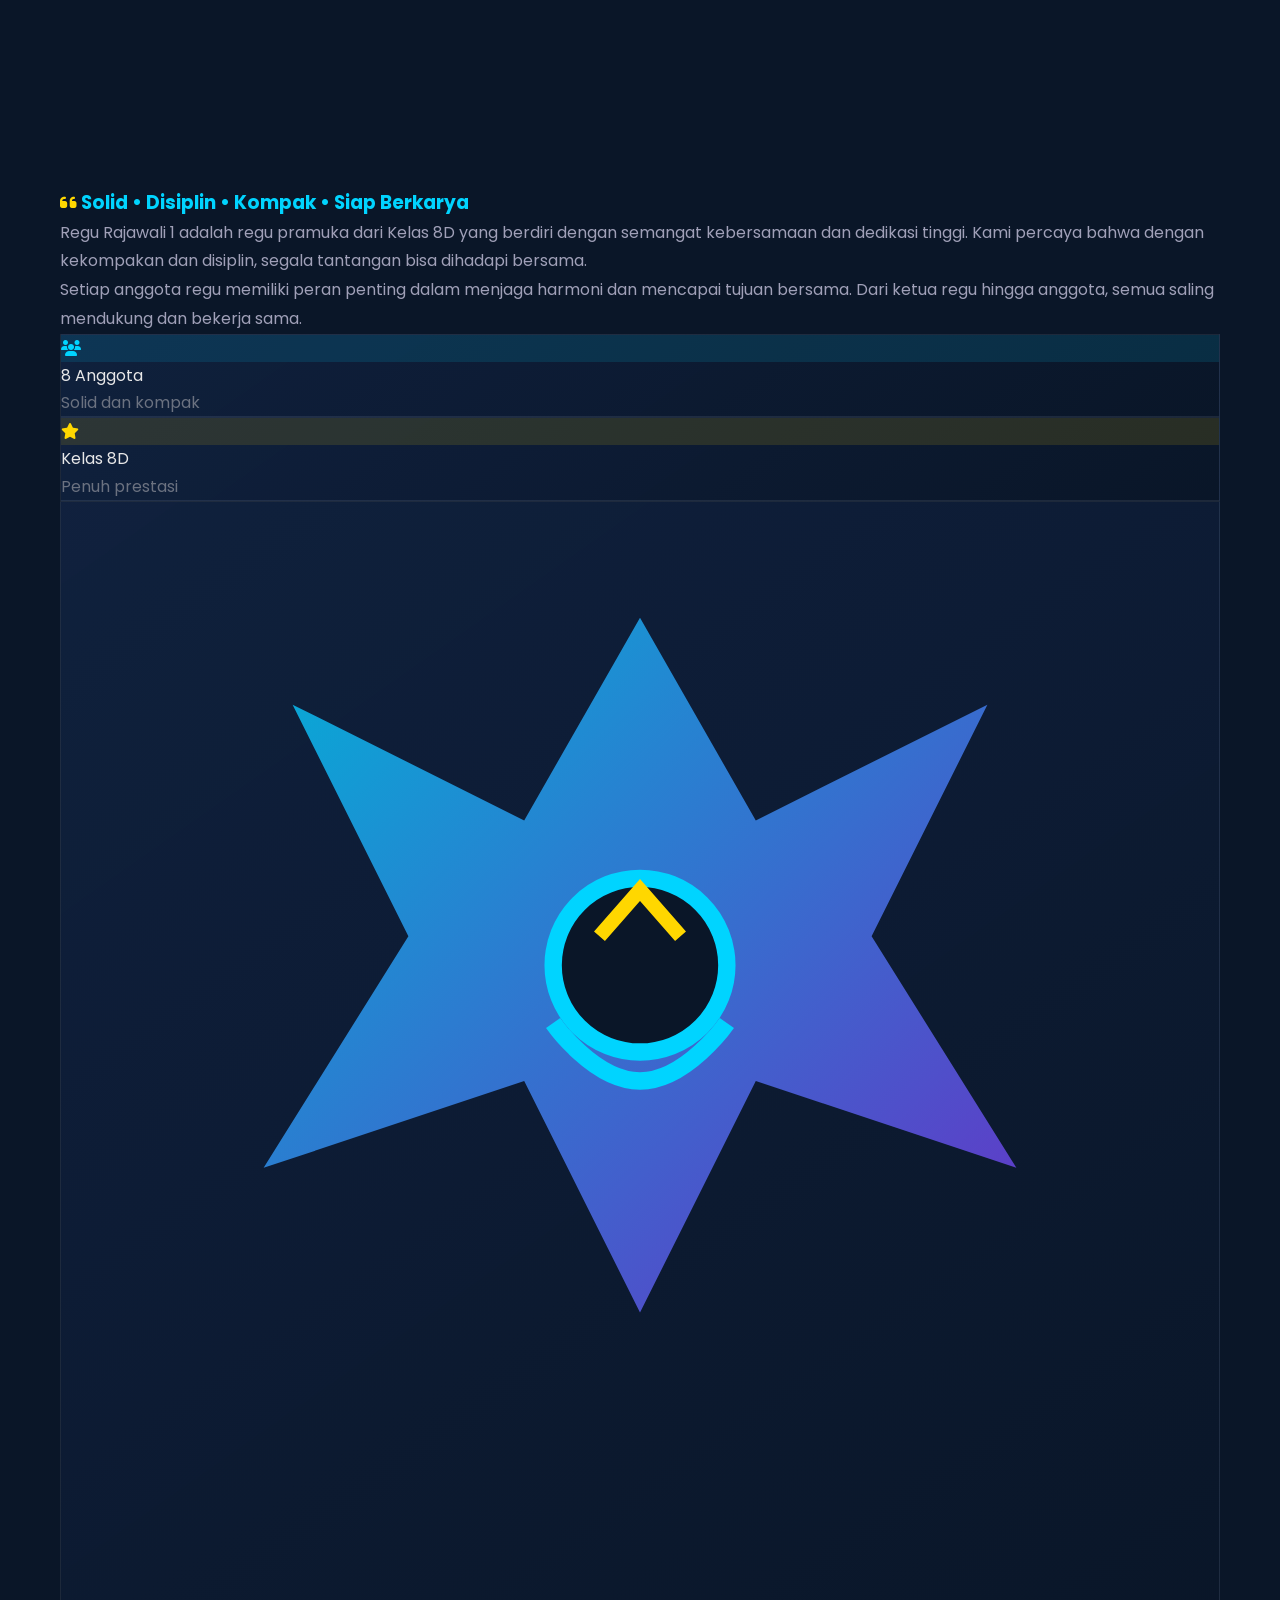
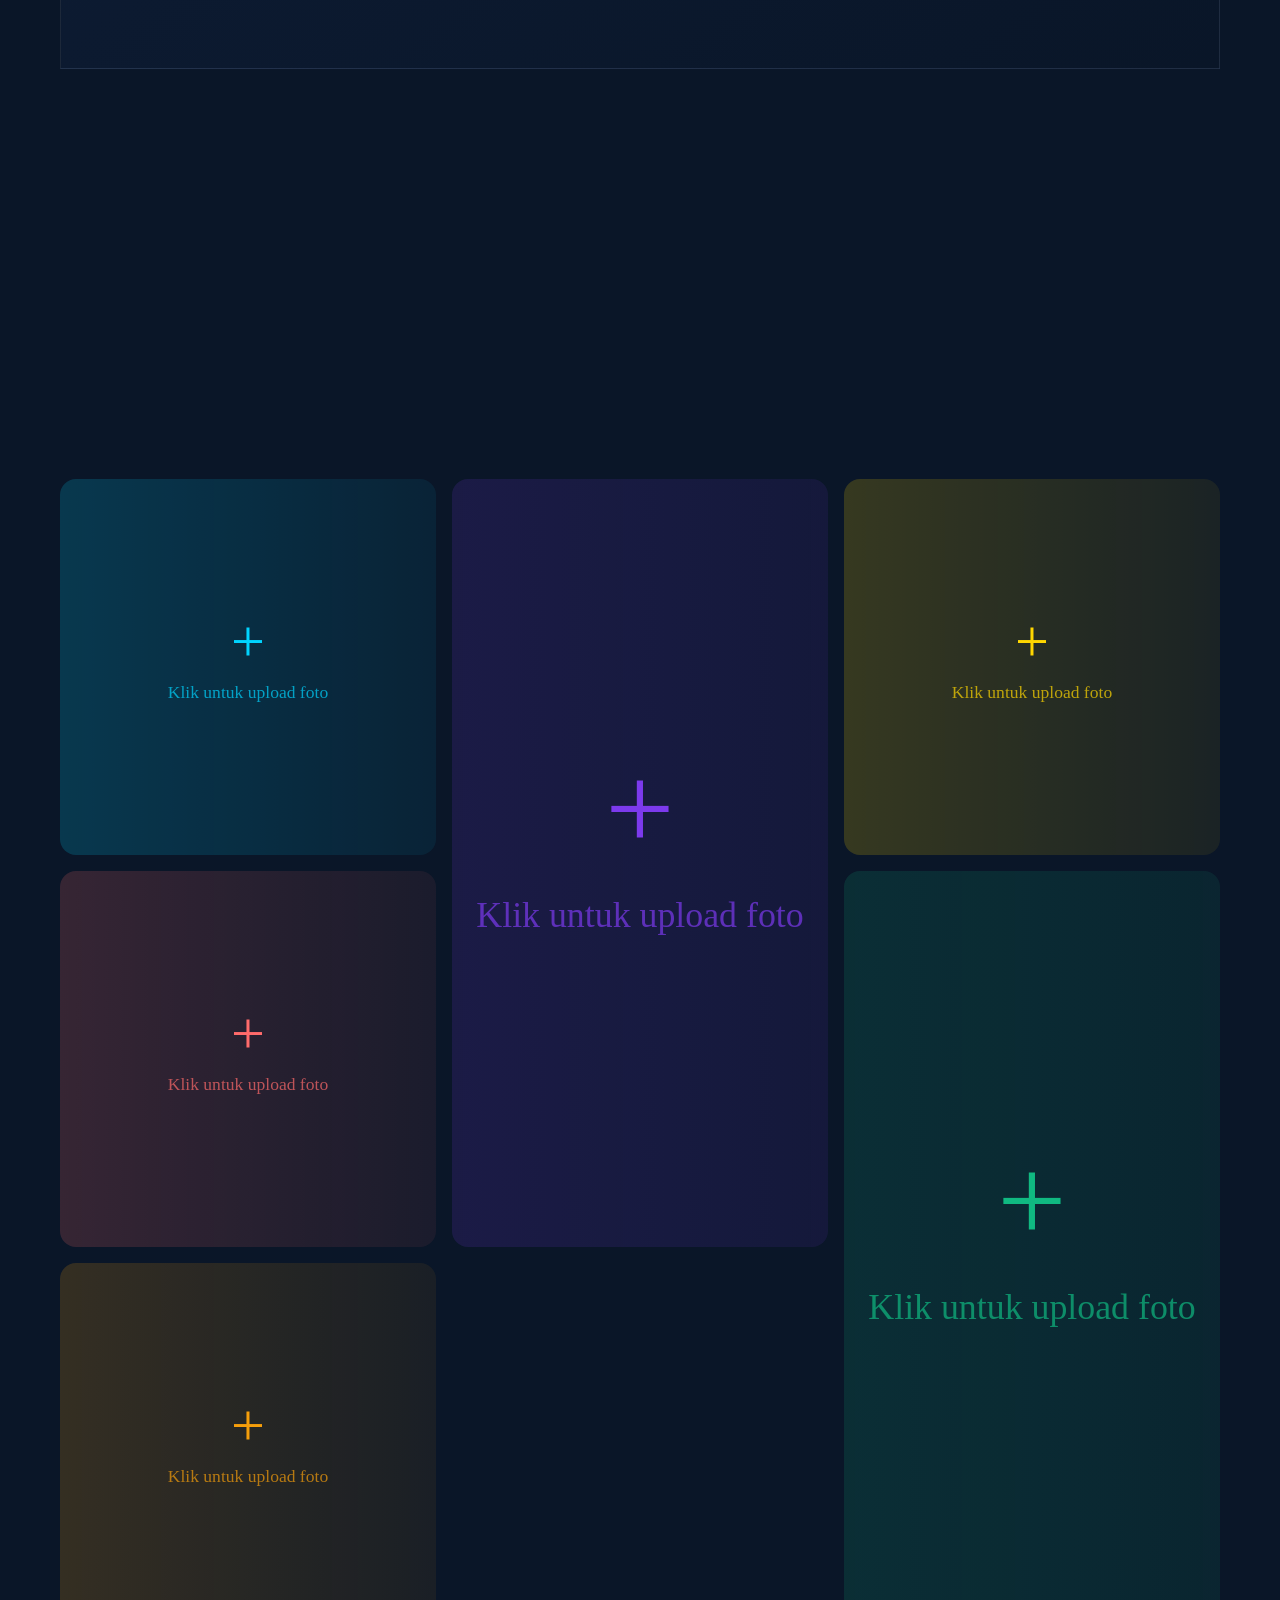
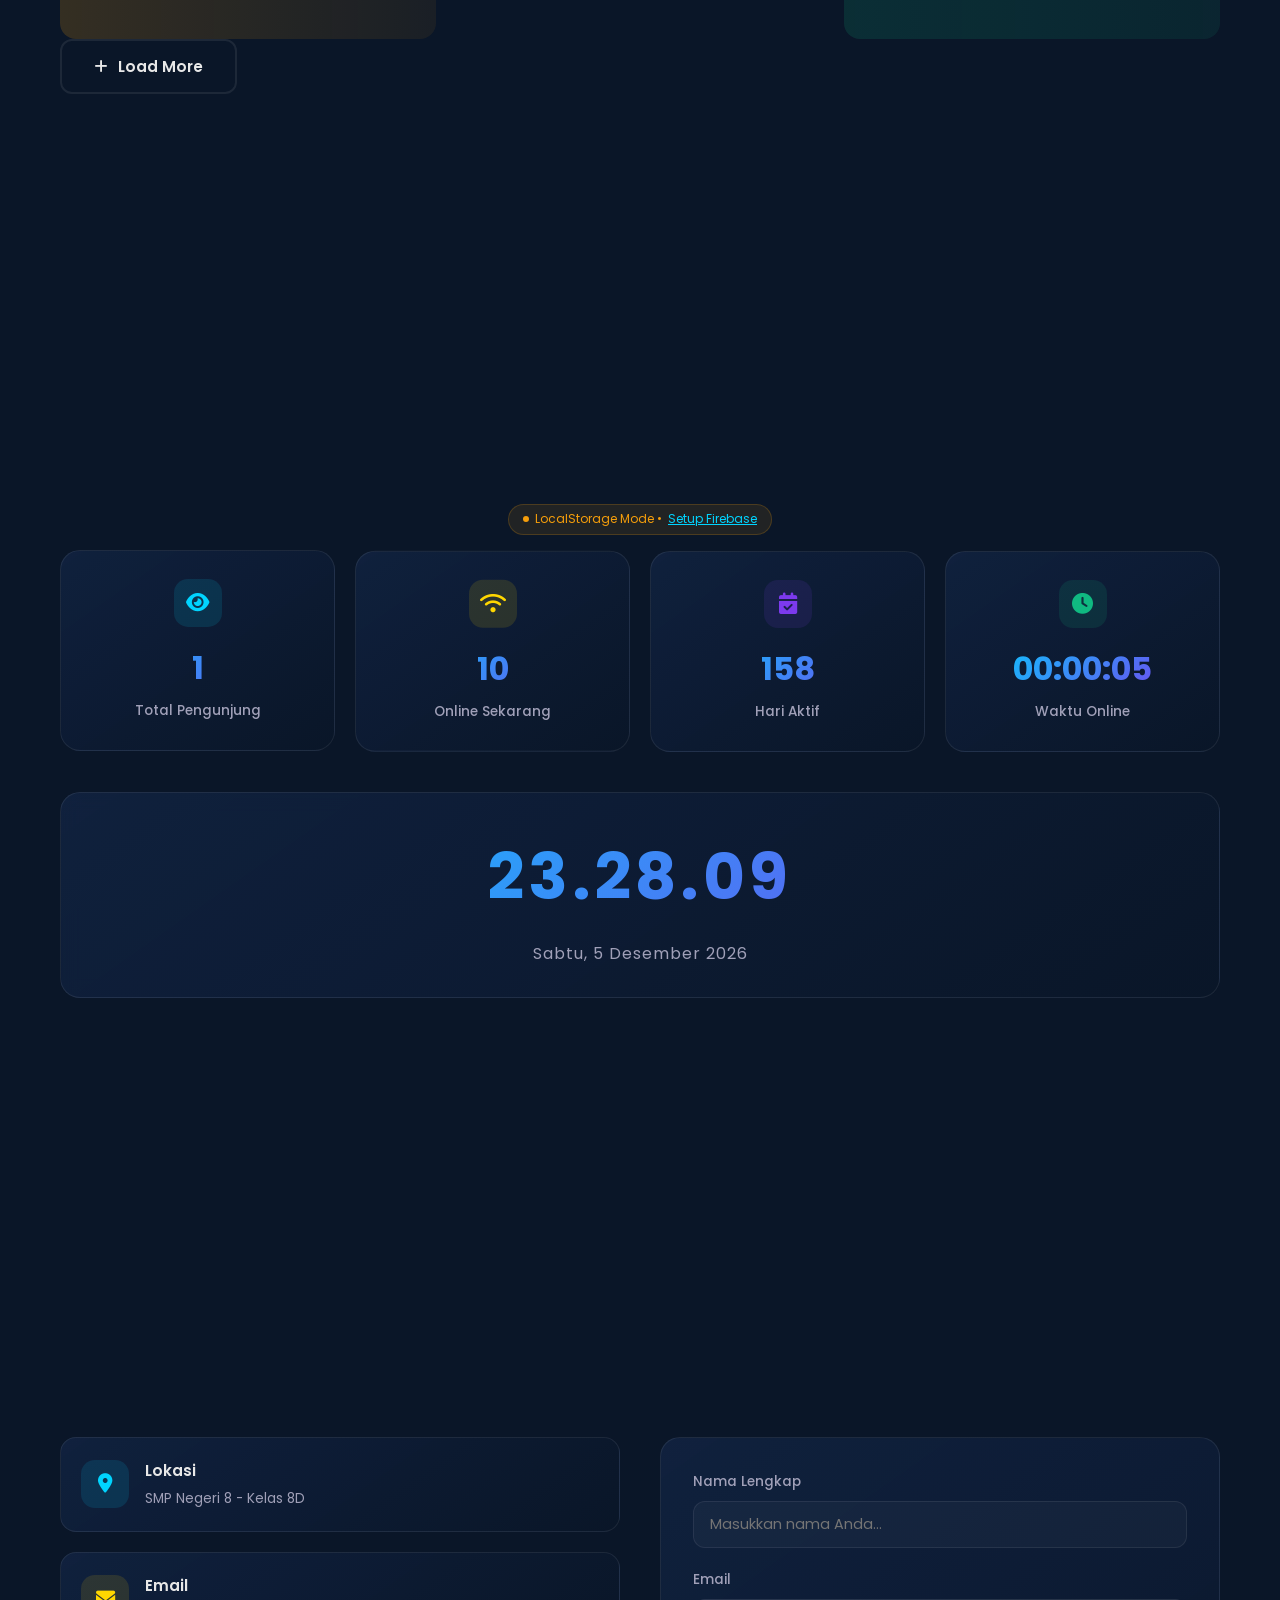
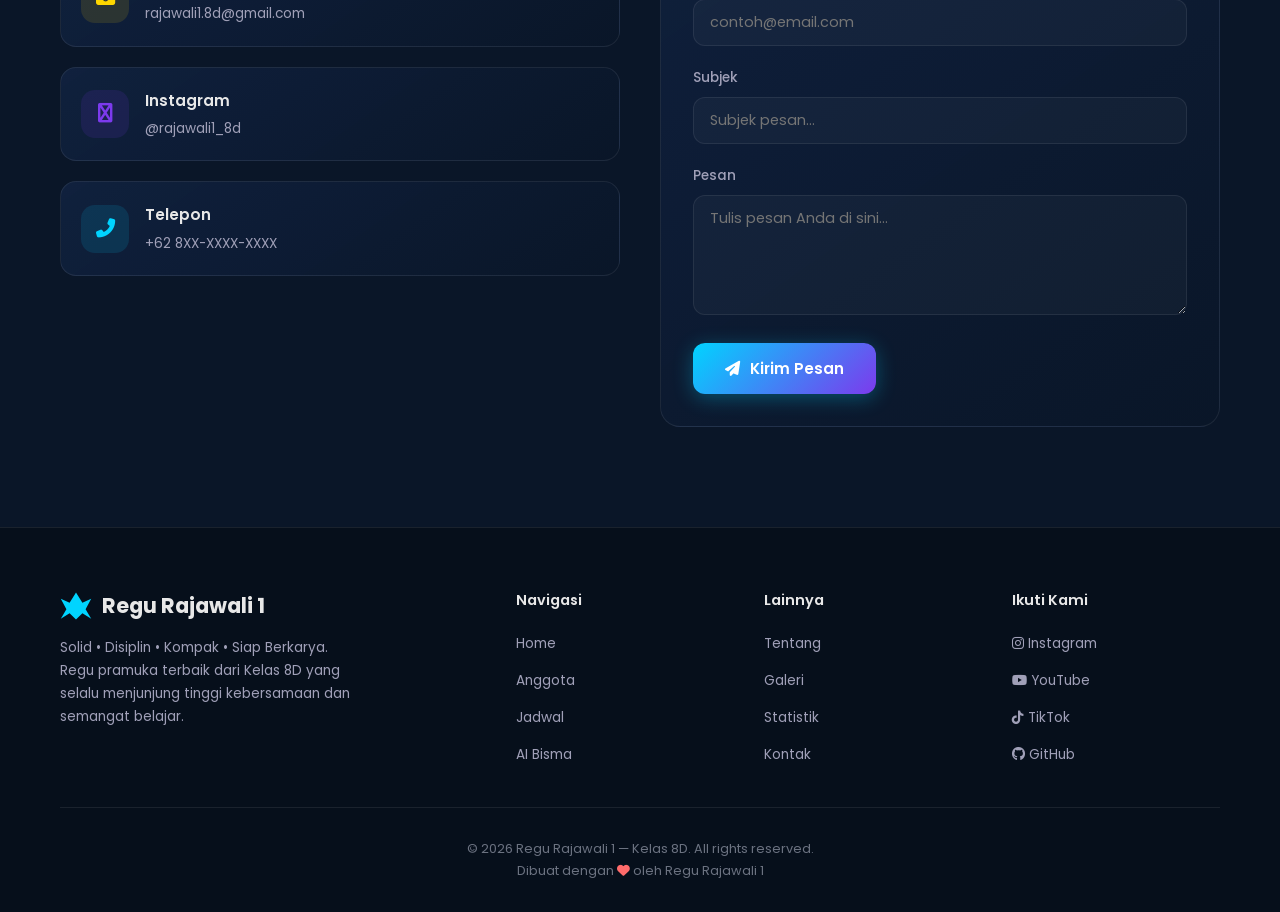
==== commit 07fea21b: "Freebuff: Setting Firebase Realtime Database untuk statistik online..." ====
--- a/regu-rajawali/index.html
+++ b/regu-rajawali/index.html
@@ -44,6 +44,10 @@
     <!-- ===== AOS ===== -->
     <link href="https://unpkg.com/aos@2.3.1/dist/aos.css" rel="stylesheet">
     <script src="https://unpkg.com/aos@2.3.1/dist/aos.js"></script>
+
+    <!-- ===== FIREBASE SDK (Realtime Database) ===== -->
+    <script src="https://www.gstatic.com/firebasejs/9.23.0/firebase-app-compat.js"></script>
+    <script src="https://www.gstatic.com/firebasejs/9.23.0/firebase-database-compat.js"></script>
 
     <!-- ===== MAIN CSS ===== -->
     <link rel="stylesheet" href="assets/css/style.css">
